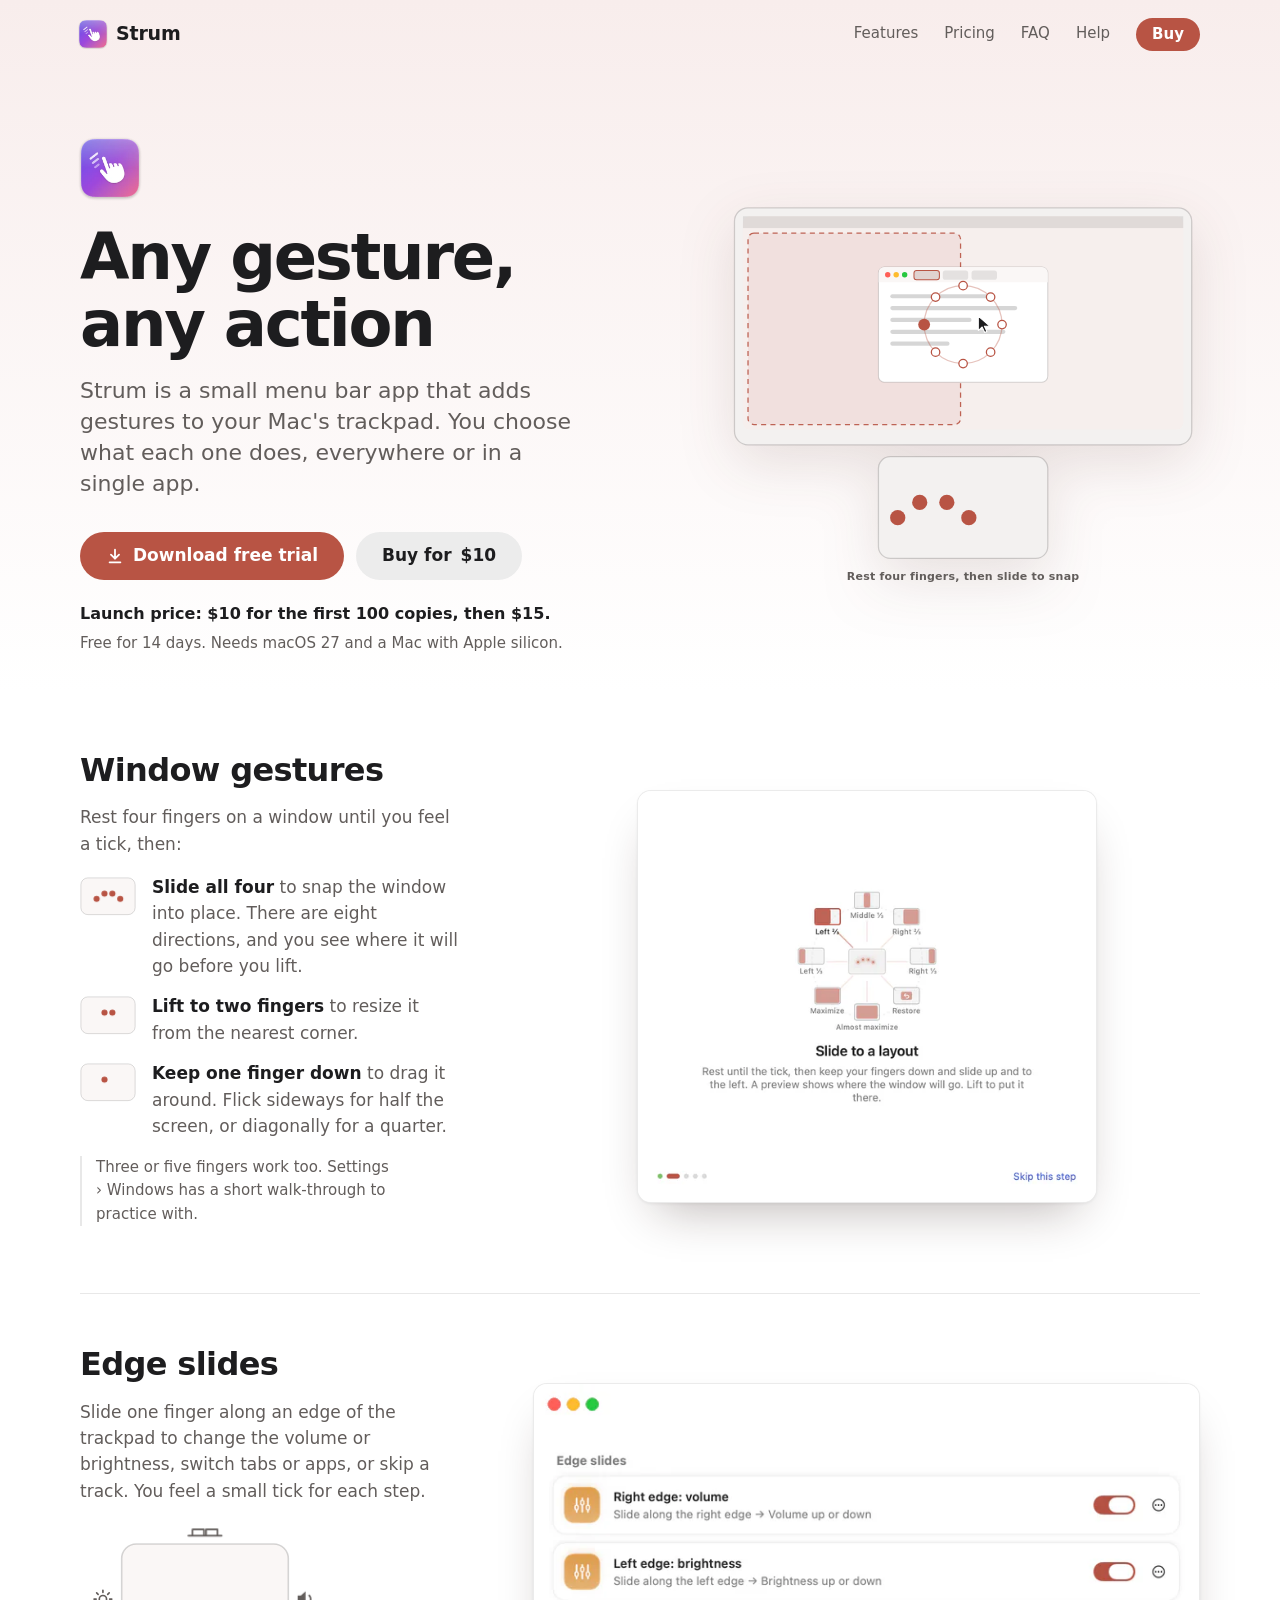
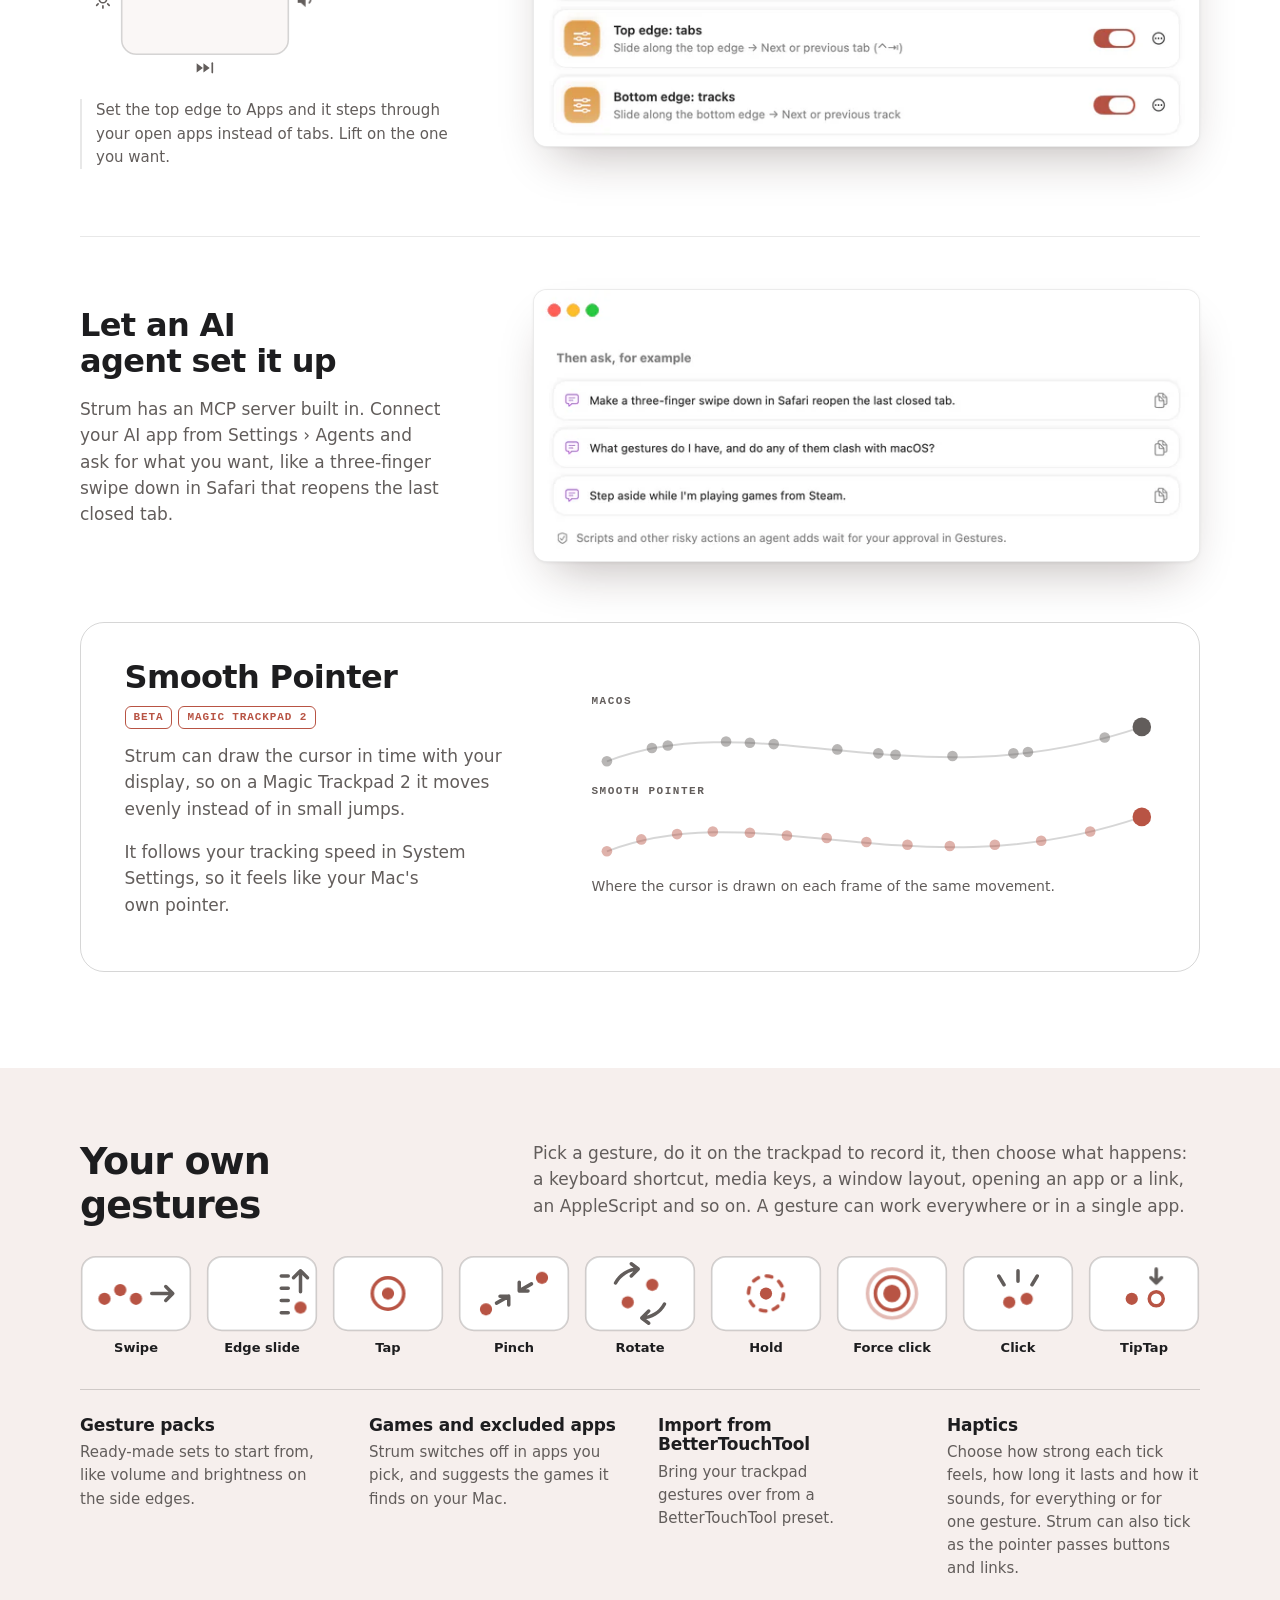
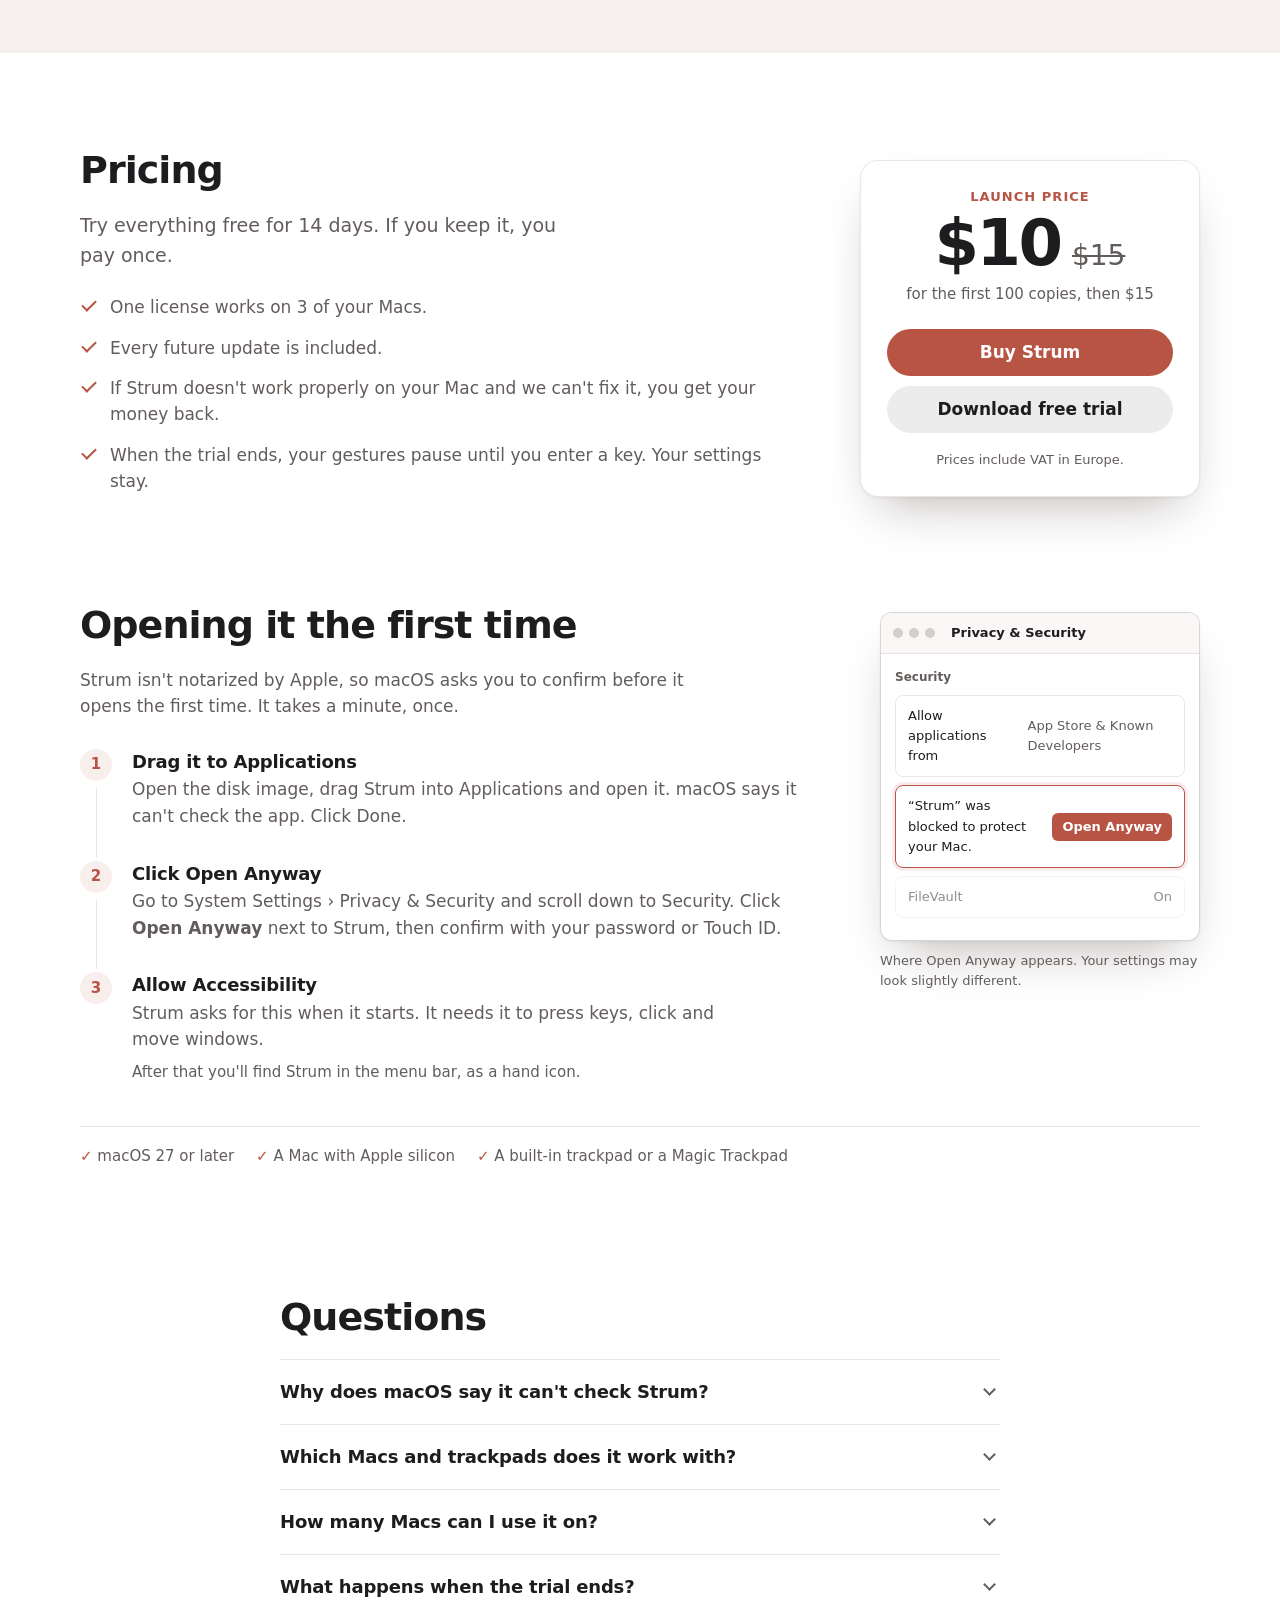
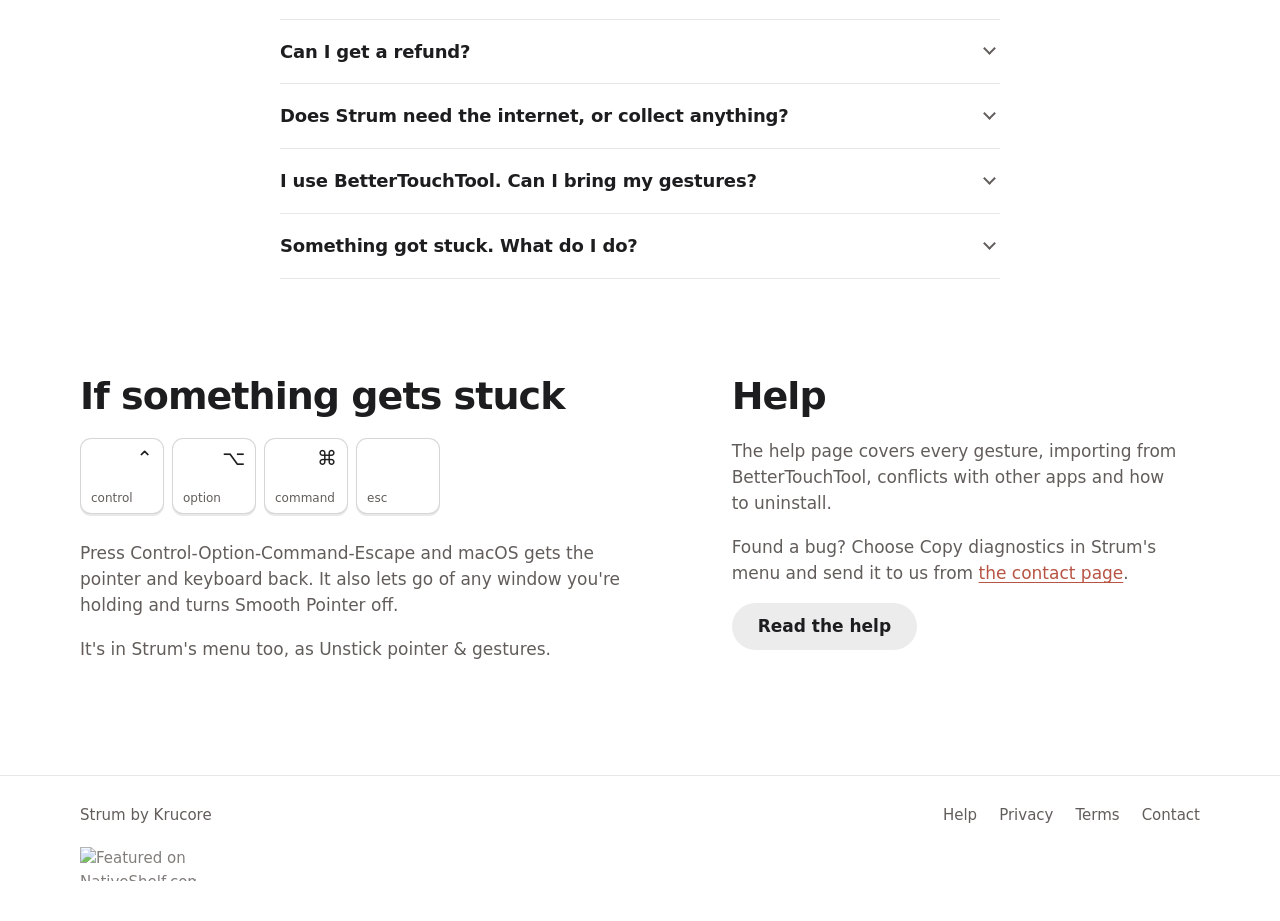
==== site/index.html @ 805965f4 "Footer: NativeShelf badge; README no longer says coming soon Co-Authored-By: Claude Opus 5.5 <norepl" ====
<!doctype html>
<html lang="en-GB">
<head>
  <meta charset="utf-8">
  <meta name="viewport" content="width=device-width, initial-scale=1">
  <title>Strum · Trackpad gestures for your Mac</title>
  <meta name="description" content="Strum adds gestures to your Mac's trackpad, and you choose what each one does. Free for 14 days.">
  <meta property="og:title" content="Strum">
  <meta property="og:description" content="Trackpad gestures for your Mac. Any gesture, any action.">
  <meta property="og:type" content="website">
  <meta property="og:url" content="https://jasshl.github.io/strum/">
  <meta property="og:image" content="https://jasshl.github.io/strum/img/icon-512.png">
  <meta name="twitter:card" content="summary">
  <link rel="canonical" href="https://jasshl.github.io/strum/">
  <meta name="theme-color" content="#f8edec" media="(prefers-color-scheme: light)">
  <meta name="theme-color" content="#2a201e" media="(prefers-color-scheme: dark)">
  <link rel="icon" type="image/png" href="img/favicon.png">
  <link rel="apple-touch-icon" href="img/apple-touch-icon.png">
  <link rel="stylesheet" href="style.css?v=20261115b">
</head>
<body>
<a class="skip" href="#main">Skip to content</a>

<header class="site-header">
  <div class="wrap">
    <a class="brand" href="./"><img src="img/icon-256.webp" alt="" width="34" height="34">Strum</a>
    <nav class="nav" aria-label="Main">
      <a href="#features">Features</a>
      <a href="#pricing">Pricing</a>
      <a href="#faq">FAQ</a>
      <a href="help.html">Help</a>
      <a class="button small" href="#pricing">Buy</a>
    </nav>
  </div>
</header>

<main id="main">
<div class="hero-band">
  <section class="hero wrap">
    <div class="hero-text">
      <img class="icon" src="img/icon-256.webp" srcset="img/icon-256.webp 1x, img/icon-512.webp 2x" alt="" width="72" height="72">
      <h1>Any gesture, any action</h1>
      <p class="lede">Strum is a small menu bar app that adds gestures to your Mac's trackpad. You choose what each one does, everywhere or in a single app.</p>
      <div class="actions">
        <a class="button" href="https://github.com/Jasshl/strum/releases/latest/download/Strum.dmg"><svg viewBox="0 0 20 20" fill="none" stroke="currentColor" stroke-width="2" stroke-linecap="round" stroke-linejoin="round" aria-hidden="true"><path d="M10 3v10M5.5 8.5 10 13l4.5-4.5M4 17h12"/></svg> Download free trial</a> <a class="button quiet" href="https://buy.polar.sh/polar_cl_XVy7984LpdhJri5HVFPDtCIEtUTv8OA2yr8Cm28ZWmI">Buy for <span data-price="launch">$10</span></a>
      </div>
      <p class="price-line">Launch price: <span data-price="launch">$10</span> for the first 100 copies, then <span data-price="full">$15</span>.</p>
      <p class="meta">Free for 14 days. Needs macOS 27 and a Mac with Apple silicon.</p>
    </div>

    <div class="demo-wrap">
      <svg class="demo" data-still="1.9" viewBox="0 0 560 456" role="img" aria-label="A Mac screen and a trackpad. Four fingers rest on the trackpad and slide left, and the window snaps to the left half of the screen. Then two fingers stay down and slide, and the window grows from its corner. Then one finger drags the window and flicks it to the right half. After that, one finger slides up the right edge and the volume goes up, one finger slides along the top edge and the next tab opens, and a three-finger tap, a gesture of your own, brings back a closed tab.">
<defs><clipPath id="demo-win-clip"><rect x="180" y="78" width="200" height="136" rx="7"><animate attributeName="x" dur="24s" repeatCount="indefinite" calcMode="spline" keyTimes="0;0.0938;0.1083;0.1608;0.1613;0.2229;0.2625;0.3275;0.3279;0.3875;0.4167;0.4271;0.4396;0.4942;0.4946;1" keySplines="0.45 0 0.25 1;0.45 0 0.25 1;0.45 0 0.25 1;0.45 0 0.25 1;0.45 0 0.25 1;0.45 0 0.25 1;0.45 0 0.25 1;0.45 0 0.25 1;0.45 0 0.25 1;0.45 0 0.25 1;0.45 0 0.25 1;0.45 0 0.25 1;0.45 0 0.25 1;0.45 0 0.25 1;0.45 0 0.25 1" values="180;180;26;26;180;180;180;180;180;180;250;250;283;283;180;180"/><animate attributeName="y" dur="24s" repeatCount="indefinite" calcMode="spline" keyTimes="0;0.0938;0.1083;0.1608;0.1613;0.2229;0.2625;0.3275;0.3279;0.3875;0.4167;0.4271;0.4396;0.4942;0.4946;1" keySplines="0.45 0 0.25 1;0.45 0 0.25 1;0.45 0 0.25 1;0.45 0 0.25 1;0.45 0 0.25 1;0.45 0 0.25 1;0.45 0 0.25 1;0.45 0 0.25 1;0.45 0 0.25 1;0.45 0 0.25 1;0.45 0 0.25 1;0.45 0 0.25 1;0.45 0 0.25 1;0.45 0 0.25 1;0.45 0 0.25 1" values="78;78;38;38;78;78;78;78;78;78;78;78;38;38;78;78"/><animate attributeName="width" dur="24s" repeatCount="indefinite" calcMode="spline" keyTimes="0;0.0938;0.1083;0.1608;0.1613;0.2229;0.2625;0.3275;0.3279;0.3875;0.4167;0.4271;0.4396;0.4942;0.4946;1" keySplines="0.45 0 0.25 1;0.45 0 0.25 1;0.45 0 0.25 1;0.45 0 0.25 1;0.45 0 0.25 1;0.45 0 0.25 1;0.45 0 0.25 1;0.45 0 0.25 1;0.45 0 0.25 1;0.45 0 0.25 1;0.45 0 0.25 1;0.45 0 0.25 1;0.45 0 0.25 1;0.45 0 0.25 1;0.45 0 0.25 1" values="200;200;251;251;200;200;276;276;200;200;200;200;251;251;200;200"/><animate attributeName="height" dur="24s" repeatCount="indefinite" calcMode="spline" keyTimes="0;0.0938;0.1083;0.1608;0.1613;0.2229;0.2625;0.3275;0.3279;0.3875;0.4167;0.4271;0.4396;0.4942;0.4946;1" keySplines="0.45 0 0.25 1;0.45 0 0.25 1;0.45 0 0.25 1;0.45 0 0.25 1;0.45 0 0.25 1;0.45 0 0.25 1;0.45 0 0.25 1;0.45 0 0.25 1;0.45 0 0.25 1;0.45 0 0.25 1;0.45 0 0.25 1;0.45 0 0.25 1;0.45 0 0.25 1;0.45 0 0.25 1;0.45 0 0.25 1" values="136;136;226;226;136;136;176;176;136;136;136;136;226;226;136;136"/></rect></clipPath></defs>
<rect class="bezel" x="10" y="8" width="540" height="280" rx="16"/>
<rect class="desk" x="20" y="18" width="520" height="252" rx="8"/>
<rect class="menubar" x="20" y="18" width="520" height="14" rx="0"/>
<rect class="preview" x="26" y="38" width="251" height="226" rx="7" opacity="0"><animate attributeName="opacity" dur="24s" repeatCount="indefinite" calcMode="spline" keyTimes="0;0.0687;0.0771;0.0958;0.1083;1" keySplines="0.45 0 0.25 1;0.45 0 0.25 1;0.45 0 0.25 1;0.45 0 0.25 1;0.45 0 0.25 1" values="0;0;0.9;0.9;0;0"/></rect>
<rect class="preview" x="283" y="38" width="251" height="226" rx="7" opacity="0"><animate attributeName="opacity" dur="24s" repeatCount="indefinite" calcMode="spline" keyTimes="0;0.4188;0.425;0.4333;0.4458;1" keySplines="0.45 0 0.25 1;0.45 0 0.25 1;0.45 0 0.25 1;0.45 0 0.25 1;0.45 0 0.25 1" values="0;0;0.9;0.9;0;0"/></rect>
<g class="window"><animate attributeName="opacity" dur="24s" repeatCount="indefinite" calcMode="spline" keyTimes="0;0.1542;0.1608;0.1613;0.1687;0.3208;0.3275;0.3279;0.3354;0.4875;0.4942;0.4946;0.5021;0.9875;0.9942;0.9946;1" keySplines="0.45 0 0.25 1;0.45 0 0.25 1;0.45 0 0.25 1;0.45 0 0.25 1;0.45 0 0.25 1;0.45 0 0.25 1;0.45 0 0.25 1;0.45 0 0.25 1;0.45 0 0.25 1;0.45 0 0.25 1;0.45 0 0.25 1;0.45 0 0.25 1;0.45 0 0.25 1;0.45 0 0.25 1;0.45 0 0.25 1;0.45 0 0.25 1" values="1;1;0;0;1;1;0;0;1;1;0;0;1;1;0;0;1"/>
<rect class="win" x="180" y="78" width="200" height="136" rx="7"><animate attributeName="x" dur="24s" repeatCount="indefinite" calcMode="spline" keyTimes="0;0.0938;0.1083;0.1608;0.1613;0.2229;0.2625;0.3275;0.3279;0.3875;0.4167;0.4271;0.4396;0.4942;0.4946;1" keySplines="0.45 0 0.25 1;0.45 0 0.25 1;0.45 0 0.25 1;0.45 0 0.25 1;0.45 0 0.25 1;0.45 0 0.25 1;0.45 0 0.25 1;0.45 0 0.25 1;0.45 0 0.25 1;0.45 0 0.25 1;0.45 0 0.25 1;0.45 0 0.25 1;0.45 0 0.25 1;0.45 0 0.25 1;0.45 0 0.25 1" values="180;180;26;26;180;180;180;180;180;180;250;250;283;283;180;180"/><animate attributeName="y" dur="24s" repeatCount="indefinite" calcMode="spline" keyTimes="0;0.0938;0.1083;0.1608;0.1613;0.2229;0.2625;0.3275;0.3279;0.3875;0.4167;0.4271;0.4396;0.4942;0.4946;1" keySplines="0.45 0 0.25 1;0.45 0 0.25 1;0.45 0 0.25 1;0.45 0 0.25 1;0.45 0 0.25 1;0.45 0 0.25 1;0.45 0 0.25 1;0.45 0 0.25 1;0.45 0 0.25 1;0.45 0 0.25 1;0.45 0 0.25 1;0.45 0 0.25 1;0.45 0 0.25 1;0.45 0 0.25 1;0.45 0 0.25 1" values="78;78;38;38;78;78;78;78;78;78;78;78;38;38;78;78"/><animate attributeName="width" dur="24s" repeatCount="indefinite" calcMode="spline" keyTimes="0;0.0938;0.1083;0.1608;0.1613;0.2229;0.2625;0.3275;0.3279;0.3875;0.4167;0.4271;0.4396;0.4942;0.4946;1" keySplines="0.45 0 0.25 1;0.45 0 0.25 1;0.45 0 0.25 1;0.45 0 0.25 1;0.45 0 0.25 1;0.45 0 0.25 1;0.45 0 0.25 1;0.45 0 0.25 1;0.45 0 0.25 1;0.45 0 0.25 1;0.45 0 0.25 1;0.45 0 0.25 1;0.45 0 0.25 1;0.45 0 0.25 1;0.45 0 0.25 1" values="200;200;251;251;200;200;276;276;200;200;200;200;251;251;200;200"/><animate attributeName="height" dur="24s" repeatCount="indefinite" calcMode="spline" keyTimes="0;0.0938;0.1083;0.1608;0.1613;0.2229;0.2625;0.3275;0.3279;0.3875;0.4167;0.4271;0.4396;0.4942;0.4946;1" keySplines="0.45 0 0.25 1;0.45 0 0.25 1;0.45 0 0.25 1;0.45 0 0.25 1;0.45 0 0.25 1;0.45 0 0.25 1;0.45 0 0.25 1;0.45 0 0.25 1;0.45 0 0.25 1;0.45 0 0.25 1;0.45 0 0.25 1;0.45 0 0.25 1;0.45 0 0.25 1;0.45 0 0.25 1;0.45 0 0.25 1" values="136;136;226;226;136;136;176;176;136;136;136;136;226;226;136;136"/></rect>
<g clip-path="url(#demo-win-clip)"><g><animateTransform attributeName="transform" type="translate" dur="24s" repeatCount="indefinite" calcMode="spline" keyTimes="0;0.0938;0.1083;0.1608;0.1613;0.2229;0.2625;0.3275;0.3279;0.3875;0.4167;0.4271;0.4396;0.4942;0.4946;1" keySplines="0.45 0 0.25 1;0.45 0 0.25 1;0.45 0 0.25 1;0.45 0 0.25 1;0.45 0 0.25 1;0.45 0 0.25 1;0.45 0 0.25 1;0.45 0 0.25 1;0.45 0 0.25 1;0.45 0 0.25 1;0.45 0 0.25 1;0.45 0 0.25 1;0.45 0 0.25 1;0.45 0 0.25 1;0.45 0 0.25 1" values="180 78;180 78;26 38;26 38;180 78;180 78;180 78;180 78;180 78;180 78;250 78;250 78;283 38;283 38;180 78;180 78"/>
<rect class="bar" x="0" y="0" width="600" height="18"/>
<circle class="tl r" cx="11" cy="9" r="3.2"/><circle class="tl y" cx="21" cy="9" r="3.2"/><circle class="tl g" cx="31" cy="9" r="3.2"/>
<rect class="tab" x="42" y="4" width="30" height="11" rx="3" fill="#e9e5e3"/>
<rect class="tab" x="76" y="4" width="30" height="11" rx="3" fill="#e9e5e3"/>
<rect class="tab" x="110" y="4" width="30" height="11" rx="3" fill="#e9e5e3"/>
<rect class="tab" x="144" y="4" width="30" height="11" rx="3" fill="#e9e5e3" opacity="0"><animate attributeName="opacity" dur="24s" repeatCount="indefinite" calcMode="spline" keyTimes="0;0.875;0.8875;0.9942;0.9946;1" keySplines="0.45 0 0.25 1;0.45 0 0.25 1;0.45 0 0.25 1;0.45 0 0.25 1;0.45 0 0.25 1" values="0;0;1;1;0;0"/></rect>
<rect class="tabon" x="42" y="4" width="30" height="11" rx="3" fill="none" stroke="#b85444"><animate attributeName="x" dur="24s" repeatCount="indefinite" calcMode="spline" keyTimes="0;0.7208;0.7271;0.7542;0.7604;0.875;0.8875;0.9942;0.9946;1" keySplines="0.45 0 0.25 1;0.45 0 0.25 1;0.45 0 0.25 1;0.45 0 0.25 1;0.45 0 0.25 1;0.45 0 0.25 1;0.45 0 0.25 1;0.45 0 0.25 1;0.45 0 0.25 1" values="42;42;76;76;110;110;144;144;42;42"/></rect>
<rect class="ln" x="14" y="32" width="120" height="5" rx="2.5"/>
<rect class="ln" x="14" y="46" width="150" height="5" rx="2.5"/>
<rect class="ln" x="14" y="60" width="96" height="5" rx="2.5"/>
<rect class="ln" x="14" y="74" width="136" height="5" rx="2.5"/>
<rect class="ln" x="14" y="88" width="70" height="5" rx="2.5"/>
<path class="cursor" d="M118 58v17l4.5-4.2 3 6.6 2.6-1.2-3-6.4 6.1-.3z"/>
</g></g>
<circle class="handle" cx="380" cy="214" r="7" opacity="0"><animate attributeName="cx" dur="24s" repeatCount="indefinite" calcMode="spline" keyTimes="0;0.2229;0.2625;0.3275;0.3279;1" keySplines="0.45 0 0.25 1;0.45 0 0.25 1;0.45 0 0.25 1;0.45 0 0.25 1;0.45 0 0.25 1" values="380;380;456;456;380;380"/><animate attributeName="cy" dur="24s" repeatCount="indefinite" calcMode="spline" keyTimes="0;0.2229;0.2625;0.3275;0.3279;1" keySplines="0.45 0 0.25 1;0.45 0 0.25 1;0.45 0 0.25 1;0.45 0 0.25 1;0.45 0 0.25 1" values="214;214;254;254;214;214"/><animate attributeName="opacity" dur="24s" repeatCount="indefinite" calcMode="spline" keyTimes="0;0.2146;0.2208;0.2646;0.2708;1" keySplines="0.45 0 0.25 1;0.45 0 0.25 1;0.45 0 0.25 1;0.45 0 0.25 1;0.45 0 0.25 1" values="0;0;1;1;0;0"/></circle>
</g>
<g class="hud" opacity="0"><animate attributeName="opacity" dur="24s" repeatCount="indefinite" calcMode="spline" keyTimes="0;0.5375;0.5458;0.625;0.6417;1" keySplines="0.45 0 0.25 1;0.45 0 0.25 1;0.45 0 0.25 1;0.45 0 0.25 1;0.45 0 0.25 1" values="0;0;1;1;0;0"/>
<rect class="hudbg" x="226" y="208" width="108" height="48" rx="12" fill="#ffffff"/>
<path class="hudic" d="M240 226h4l5-4.5v15l-5-4.5h-4z" fill="#625d5b"/>
<rect class="ln" x="258" y="229" width="62" height="6" rx="3"/>
<rect class="hudfill" x="258" y="229" width="22" height="6" rx="3" fill="#b85444"><animate attributeName="width" dur="24s" repeatCount="indefinite" calcMode="spline" keyTimes="0;0.5417;0.5958;0.9958;0.9979;1" keySplines="0.45 0 0.25 1;0.45 0 0.25 1;0.45 0 0.25 1;0.45 0 0.25 1;0.45 0 0.25 1" values="22;22;54;54;22;22"/></rect>
</g>
<g class="wheel" opacity="0"><animate attributeName="opacity" dur="24s" repeatCount="indefinite" calcMode="spline" keyTimes="0;0.0396;0.0479;0.0917;0.1;1" keySplines="0.45 0 0.25 1;0.45 0 0.25 1;0.45 0 0.25 1;0.45 0 0.25 1;0.45 0 0.25 1" values="0;0;1;1;0;0"/><circle class="track" cx="280" cy="146" r="46"/><circle class="spot" cx="326.0" cy="146.0" r="5"/><circle class="spot" cx="312.5" cy="113.5" r="5"/><circle class="spot" cx="280.0" cy="100.0" r="5"/><circle class="spot" cx="247.5" cy="113.5" r="5"/><circle class="spot" cx="234.0" cy="146.0" r="5"/><circle class="spot" cx="247.5" cy="178.5" r="5"/><circle class="spot" cx="280.0" cy="192.0" r="5"/><circle class="spot" cx="312.5" cy="178.5" r="5"/><circle class="lit" cx="234" cy="146" r="7" opacity="0"><animate attributeName="opacity" dur="24s" repeatCount="indefinite" calcMode="spline" keyTimes="0;0.0646;0.0708;0.0917;0.1;1" keySplines="0.45 0 0.25 1;0.45 0 0.25 1;0.45 0 0.25 1;0.45 0 0.25 1;0.45 0 0.25 1" values="0;0;1;1;0;0"/></circle></g>
<rect class="pad" x="180" y="302" width="200" height="120" rx="14"/>
<rect class="strip" x="362" y="314" width="12" height="96" rx="6" fill="none" opacity="0"><animate attributeName="opacity" dur="24s" repeatCount="indefinite" calcMode="spline" keyTimes="0;0.5208;0.5333;0.6;0.6167;1" keySplines="0.45 0 0.25 1;0.45 0 0.25 1;0.45 0 0.25 1;0.45 0 0.25 1;0.45 0 0.25 1" values="0;0;0.9;0.9;0;0"/></rect>
<rect class="strip" x="194" y="306" width="172" height="11" rx="5.5" fill="none" opacity="0"><animate attributeName="opacity" dur="24s" repeatCount="indefinite" calcMode="spline" keyTimes="0;0.6833;0.6958;0.7667;0.7833;1" keySplines="0.45 0 0.25 1;0.45 0 0.25 1;0.45 0 0.25 1;0.45 0 0.25 1;0.45 0 0.25 1" values="0;0;0.9;0.9;0;0"/></rect>
<ellipse class="ring" cx="280" cy="366" rx="56" ry="30" opacity="0"><animate attributeName="rx" dur="24s" repeatCount="indefinite" calcMode="spline" keyTimes="0;0.0333;0.0521;0.0525;0.2;0.2188;0.2192;0.3667;0.3854;0.3858;0.8625;0.8792;0.8796;1" keySplines="0.45 0 0.25 1;0.45 0 0.25 1;0.45 0 0.25 1;0.45 0 0.25 1;0.45 0 0.25 1;0.45 0 0.25 1;0.45 0 0.25 1;0.45 0 0.25 1;0.45 0 0.25 1;0.45 0 0.25 1;0.45 0 0.25 1;0.45 0 0.25 1;0.45 0 0.25 1" values="56;56;76;56;56;76;56;56;76;56;56;76;56;56"/><animate attributeName="ry" dur="24s" repeatCount="indefinite" calcMode="spline" keyTimes="0;0.0333;0.0521;0.0525;0.2;0.2188;0.2192;0.3667;0.3854;0.3858;0.8625;0.8792;0.8796;1" keySplines="0.45 0 0.25 1;0.45 0 0.25 1;0.45 0 0.25 1;0.45 0 0.25 1;0.45 0 0.25 1;0.45 0 0.25 1;0.45 0 0.25 1;0.45 0 0.25 1;0.45 0 0.25 1;0.45 0 0.25 1;0.45 0 0.25 1;0.45 0 0.25 1;0.45 0 0.25 1" values="30;30;42;30;30;42;30;30;42;30;30;42;30;30"/><animate attributeName="opacity" dur="24s" repeatCount="indefinite" calcMode="spline" keyTimes="0;0.0329;0.0333;0.0521;0.1996;0.2;0.2188;0.3663;0.3667;0.3854;0.8621;0.8625;0.8792;1" keySplines="0.45 0 0.25 1;0.45 0 0.25 1;0.45 0 0.25 1;0.45 0 0.25 1;0.45 0 0.25 1;0.45 0 0.25 1;0.45 0 0.25 1;0.45 0 0.25 1;0.45 0 0.25 1;0.45 0 0.25 1;0.45 0 0.25 1;0.45 0 0.25 1;0.45 0 0.25 1" values="0;0;0.6;0;0;0.6;0;0;0.6;0;0;0.6;0;0"/></ellipse>
<g><animateTransform attributeName="transform" type="translate" dur="24s" repeatCount="indefinite" calcMode="spline" keyTimes="0;0.0521;0.0833;0.0979;0.1;1" keySplines="0.45 0 0.25 1;0.45 0 0.25 1;0.45 0 0.25 1;0.45 0 0.25 1;0.45 0 0.25 1" values="0 0;0 0;-36 0;-36 0;0 0;0 0"/><circle class="finger" cx="238" cy="374" r="9" opacity="0"><animate attributeName="opacity" dur="24s" repeatCount="indefinite" calcMode="spline" keyTimes="0;0.0167;0.0292;0.0896;0.0979;0.1833;0.1958;0.2104;0.2188;0.35;0.3625;0.3771;0.3854;1" keySplines="0.45 0 0.25 1;0.45 0 0.25 1;0.45 0 0.25 1;0.45 0 0.25 1;0.45 0 0.25 1;0.45 0 0.25 1;0.45 0 0.25 1;0.45 0 0.25 1;0.45 0 0.25 1;0.45 0 0.25 1;0.45 0 0.25 1;0.45 0 0.25 1;0.45 0 0.25 1" values="0;0;1;1;0;0;1;1;0;0;1;1;0;0"/></circle></g>
<g><animateTransform attributeName="transform" type="translate" dur="24s" repeatCount="indefinite" calcMode="spline" keyTimes="0;0.0521;0.0833;0.0979;0.1;0.2229;0.2625;0.2708;0.275;0.3875;0.4167;0.4271;0.43;0.4375;1" keySplines="0.45 0 0.25 1;0.45 0 0.25 1;0.45 0 0.25 1;0.45 0 0.25 1;0.45 0 0.25 1;0.45 0 0.25 1;0.45 0 0.25 1;0.45 0 0.25 1;0.45 0 0.25 1;0.45 0 0.25 1;0.45 0 0.25 1;0.45 0 0.25 1;0.45 0 0.25 1;0.45 0 0.25 1" values="0 0;0 0;-36 0;-36 0;0 0;0 0;34 20;34 20;0 0;0 0;24 0;44 0;44 0;0 0;0 0"/><circle class="finger" cx="264" cy="356" r="9" opacity="0"><animate attributeName="opacity" dur="24s" repeatCount="indefinite" calcMode="spline" keyTimes="0;0.0167;0.0292;0.0896;0.0979;0.1833;0.1958;0.2646;0.2708;0.35;0.3625;0.425;0.43;1" keySplines="0.45 0 0.25 1;0.45 0 0.25 1;0.45 0 0.25 1;0.45 0 0.25 1;0.45 0 0.25 1;0.45 0 0.25 1;0.45 0 0.25 1;0.45 0 0.25 1;0.45 0 0.25 1;0.45 0 0.25 1;0.45 0 0.25 1;0.45 0 0.25 1;0.45 0 0.25 1" values="0;0;1;1;0;0;1;1;0;0;1;1;0;0"/></circle></g>
<g><animateTransform attributeName="transform" type="translate" dur="24s" repeatCount="indefinite" calcMode="spline" keyTimes="0;0.0521;0.0833;0.0979;0.1;0.2229;0.2625;0.2708;0.275;1" keySplines="0.45 0 0.25 1;0.45 0 0.25 1;0.45 0 0.25 1;0.45 0 0.25 1;0.45 0 0.25 1;0.45 0 0.25 1;0.45 0 0.25 1;0.45 0 0.25 1;0.45 0 0.25 1" values="0 0;0 0;-36 0;-36 0;0 0;0 0;34 20;34 20;0 0;0 0"/><circle class="finger" cx="296" cy="356" r="9" opacity="0"><animate attributeName="opacity" dur="24s" repeatCount="indefinite" calcMode="spline" keyTimes="0;0.0167;0.0292;0.0896;0.0979;0.1833;0.1958;0.2646;0.2708;0.35;0.3625;0.3771;0.3854;1" keySplines="0.45 0 0.25 1;0.45 0 0.25 1;0.45 0 0.25 1;0.45 0 0.25 1;0.45 0 0.25 1;0.45 0 0.25 1;0.45 0 0.25 1;0.45 0 0.25 1;0.45 0 0.25 1;0.45 0 0.25 1;0.45 0 0.25 1;0.45 0 0.25 1;0.45 0 0.25 1" values="0;0;1;1;0;0;1;1;0;0;1;1;0;0"/></circle></g>
<g><animateTransform attributeName="transform" type="translate" dur="24s" repeatCount="indefinite" calcMode="spline" keyTimes="0;0.0521;0.0833;0.0979;0.1;1" keySplines="0.45 0 0.25 1;0.45 0 0.25 1;0.45 0 0.25 1;0.45 0 0.25 1;0.45 0 0.25 1" values="0 0;0 0;-36 0;-36 0;0 0;0 0"/><circle class="finger" cx="322" cy="374" r="9" opacity="0"><animate attributeName="opacity" dur="24s" repeatCount="indefinite" calcMode="spline" keyTimes="0;0.0167;0.0292;0.0896;0.0979;0.1833;0.1958;0.2104;0.2188;0.35;0.3625;0.3771;0.3854;1" keySplines="0.45 0 0.25 1;0.45 0 0.25 1;0.45 0 0.25 1;0.45 0 0.25 1;0.45 0 0.25 1;0.45 0 0.25 1;0.45 0 0.25 1;0.45 0 0.25 1;0.45 0 0.25 1;0.45 0 0.25 1;0.45 0 0.25 1;0.45 0 0.25 1;0.45 0 0.25 1" values="0;0;1;1;0;0;1;1;0;0;1;1;0;0"/></circle></g>
<g><animateTransform attributeName="transform" type="translate" dur="24s" repeatCount="indefinite" calcMode="spline" keyTimes="0;0.5375;0.5917;0.6083;0.6125;1" keySplines="0.45 0 0.25 1;0.45 0 0.25 1;0.45 0 0.25 1;0.45 0 0.25 1;0.45 0 0.25 1" values="0 0;0 0;0 -72;0 -72;0 0;0 0"/><circle class="finger" cx="368" cy="398" r="9" opacity="0"><animate attributeName="opacity" dur="24s" repeatCount="indefinite" calcMode="spline" keyTimes="0;0.5208;0.5312;0.6;0.6083;1" keySplines="0.45 0 0.25 1;0.45 0 0.25 1;0.45 0 0.25 1;0.45 0 0.25 1;0.45 0 0.25 1" values="0;0;1;1;0;0"/></circle></g>
<g><animateTransform attributeName="transform" type="translate" dur="24s" repeatCount="indefinite" calcMode="spline" keyTimes="0;0.7;0.7625;0.7792;0.7833;1" keySplines="0.45 0 0.25 1;0.45 0 0.25 1;0.45 0 0.25 1;0.45 0 0.25 1;0.45 0 0.25 1" values="0 0;0 0;116 0;116 0;0 0;0 0"/><circle class="finger" cx="214" cy="311" r="9" opacity="0"><animate attributeName="opacity" dur="24s" repeatCount="indefinite" calcMode="spline" keyTimes="0;0.6833;0.6937;0.7708;0.7792;1" keySplines="0.45 0 0.25 1;0.45 0 0.25 1;0.45 0 0.25 1;0.45 0 0.25 1;0.45 0 0.25 1" values="0;0;1;1;0;0"/></circle></g>
<circle class="finger" cx="252" cy="370" r="9" opacity="0"><animate attributeName="opacity" dur="24s" repeatCount="indefinite" calcMode="spline" keyTimes="0;0.85;0.8563;0.8667;0.8729;1" keySplines="0.45 0 0.25 1;0.45 0 0.25 1;0.45 0 0.25 1;0.45 0 0.25 1;0.45 0 0.25 1" values="0;0;1;1;0;0"/></circle>
<circle class="finger" cx="280" cy="356" r="9" opacity="0"><animate attributeName="opacity" dur="24s" repeatCount="indefinite" calcMode="spline" keyTimes="0;0.85;0.8563;0.8667;0.8729;1" keySplines="0.45 0 0.25 1;0.45 0 0.25 1;0.45 0 0.25 1;0.45 0 0.25 1;0.45 0 0.25 1" values="0;0;1;1;0;0"/></circle>
<circle class="finger" cx="308" cy="370" r="9" opacity="0"><animate attributeName="opacity" dur="24s" repeatCount="indefinite" calcMode="spline" keyTimes="0;0.85;0.8563;0.8667;0.8729;1" keySplines="0.45 0 0.25 1;0.45 0 0.25 1;0.45 0 0.25 1;0.45 0 0.25 1;0.45 0 0.25 1" values="0;0;1;1;0;0"/></circle>
<text class="cap" x="280" y="448" text-anchor="middle" opacity="0">Rest four fingers, then slide to snap<animate attributeName="opacity" dur="24s" repeatCount="indefinite" calcMode="spline" keyTimes="0;0;0.0125;0.15;0.1604;1" keySplines="0.45 0 0.25 1;0.45 0 0.25 1;0.45 0 0.25 1;0.45 0 0.25 1;0.45 0 0.25 1" values="0;0;1;1;0;0"/></text>
<text class="cap" x="280" y="448" text-anchor="middle" opacity="0">Lift to two fingers to resize<animate attributeName="opacity" dur="24s" repeatCount="indefinite" calcMode="spline" keyTimes="0;0.1667;0.1792;0.3167;0.3271;1" keySplines="0.45 0 0.25 1;0.45 0 0.25 1;0.45 0 0.25 1;0.45 0 0.25 1;0.45 0 0.25 1" values="0;0;1;1;0;0"/></text>
<text class="cap" x="280" y="448" text-anchor="middle" opacity="0">Lift to one to move it, or flick it to a side<animate attributeName="opacity" dur="24s" repeatCount="indefinite" calcMode="spline" keyTimes="0;0.3333;0.3458;0.4833;0.4937;1" keySplines="0.45 0 0.25 1;0.45 0 0.25 1;0.45 0 0.25 1;0.45 0 0.25 1;0.45 0 0.25 1" values="0;0;1;1;0;0"/></text>
<text class="cap" x="280" y="448" text-anchor="middle" opacity="0">Slide up the right edge for volume<animate attributeName="opacity" dur="24s" repeatCount="indefinite" calcMode="spline" keyTimes="0;0.5;0.5125;0.65;0.6604;1" keySplines="0.45 0 0.25 1;0.45 0 0.25 1;0.45 0 0.25 1;0.45 0 0.25 1;0.45 0 0.25 1" values="0;0;1;1;0;0"/></text>
<text class="cap" x="280" y="448" text-anchor="middle" opacity="0">Slide along the top edge to switch tabs<animate attributeName="opacity" dur="24s" repeatCount="indefinite" calcMode="spline" keyTimes="0;0.6667;0.6792;0.8167;0.8271;1" keySplines="0.45 0 0.25 1;0.45 0 0.25 1;0.45 0 0.25 1;0.45 0 0.25 1;0.45 0 0.25 1" values="0;0;1;1;0;0"/></text>
<text class="cap" x="280" y="448" text-anchor="middle" opacity="0">Or make your own: a three-finger tap reopens a tab<animate attributeName="opacity" dur="24s" repeatCount="indefinite" calcMode="spline" keyTimes="0;0.8333;0.8458;0.9833;0.9938;1" keySplines="0.45 0 0.25 1;0.45 0 0.25 1;0.45 0 0.25 1;0.45 0 0.25 1;0.45 0 0.25 1" values="0;0;1;1;0;0"/></text>
</svg>
    </div>
  </section>
</div>

<section class="features wrap" id="features" aria-label="Features">

  <article class="feature">
    <div class="feature-text">
      <h3>Window gestures</h3>
      <p>Rest four fingers on a window until you feel a tick, then:</p>
      <ol class="moves">
        <li style="--i: 0">
          <svg viewBox="0 0 64 44" aria-hidden="true"><rect x="1" y="1" width="62" height="42" rx="8"/><g class="all"><circle cx="19" cy="25" r="3.5"/><circle cx="28" cy="19" r="3.5"/><circle cx="37" cy="19" r="3.5"/><circle cx="46" cy="25" r="3.5"/></g></svg>
          <p><strong>Slide all four</strong> to snap the window into place. There are eight directions, and you see where it will go before you lift.</p>
        </li>
        <li style="--i: 1">
          <svg viewBox="0 0 64 44" aria-hidden="true"><rect x="1" y="1" width="62" height="42" rx="8"/><circle class="up" cx="19" cy="25" r="3.5"/><circle class="up" cx="46" cy="25" r="3.5"/><g class="two"><circle cx="28" cy="19" r="3.5"/><circle cx="37" cy="19" r="3.5"/></g></svg>
          <p><strong>Lift to two fingers</strong> to resize it from the nearest corner.</p>
        </li>
        <li style="--i: 2">
          <svg viewBox="0 0 64 44" aria-hidden="true"><rect x="1" y="1" width="62" height="42" rx="8"/><circle class="up" cx="19" cy="25" r="3.5"/><circle class="up" cx="37" cy="19" r="3.5"/><circle class="up" cx="46" cy="25" r="3.5"/><circle class="one" cx="28" cy="19" r="3.5"/></svg>
          <p><strong>Keep one finger down</strong> to drag it around. Flick sideways for half the screen, or diagonally for a quarter.</p>
        </li>
      </ol>
      <p class="note">Three or five fingers work too. Settings › Windows has a short walk-through to practice with.</p>
    </div>
    <figure class="shot">
      <picture>
        <source media="(prefers-color-scheme: dark)" srcset="img/windows-dark-1x.webp 1x, img/windows-dark.webp 2x">
        <img src="img/windows-1x.webp" srcset="img/windows-1x.webp 1x, img/windows.webp 2x" width="560" height="502" loading="lazy" style="--w: 460px"
             alt="The window gestures practice, at the step where you slide to a layout: eight window layouts arranged in a wheel around four resting fingers, with left two thirds highlighted.">
      </picture>
    </figure>
  </article>

  <article class="feature">
    <div class="feature-text">
      <h3>Edge slides</h3>
      <p>Slide one finger along an edge of the trackpad to change the volume or brightness, switch tabs or apps, or skip a track. You feel a small tick for each step.</p>
      <svg class="edgemap" viewBox="0 0 240 150" aria-hidden="true">
        <defs><clipPath id="edgemap-clip"><rect x="40" y="22" width="160" height="106" rx="14"/></clipPath></defs>
        <rect class="body" x="40" y="22" width="160" height="106" rx="14"/>
        <g class="e" style="--i: 0">
          <rect class="z" x="180" y="22" width="20" height="106" clip-path="url(#edgemap-clip)"/>
          <circle class="f y" cx="190" cy="100" r="6"/>
          <g class="ic"><path class="fill" d="M209 71.5h3l4.5-4v15l-4.5-4h-3z"/><path d="M220 71.5a5 5 0 0 1 0 7"/></g>
        </g>
        <g class="e" style="--i: 1">
          <rect class="z" x="40" y="22" width="160" height="18" clip-path="url(#edgemap-clip)"/>
          <circle class="f x" cx="70" cy="31" r="6"/>
          <g class="ic"><path d="M104 14h32M108 14V8h11v6M121 14V8h11v6"/></g>
        </g>
        <g class="e" style="--i: 2">
          <rect class="z" x="40" y="22" width="20" height="106" clip-path="url(#edgemap-clip)"/>
          <circle class="f y" cx="50" cy="100" r="6"/>
          <g class="ic"><circle cx="22" cy="75" r="3.5"/><path d="M22 66.5v2M22 81.5v2M13.5 75h2M28.5 75h2M16 69l1.4 1.4M26.6 79.6 28 81M16 81l1.4-1.4M26.6 70.4 28 69"/></g>
        </g>
        <g class="e" style="--i: 3">
          <rect class="z" x="40" y="110" width="160" height="18" clip-path="url(#edgemap-clip)"/>
          <circle class="f x" cx="70" cy="119" r="6"/>
          <g class="ic"><path class="fill" d="M112 136.5l6 4.5-6 4.5zM118.5 136.5l6 4.5-6 4.5z"/><path d="M127 136.5v9"/></g>
        </g>
      </svg>
      <p class="note">Set the top edge to Apps and it steps through your open apps instead of tabs. Lift on the one you want.</p>
    </div>
    <figure class="shot">
      <picture>
        <source media="(prefers-color-scheme: dark)" srcset="img/edges-dark-1x.webp 1x, img/edges-dark.webp 2x">
        <img src="img/edges-1x.webp" srcset="img/edges-1x.webp 1x, img/edges.webp 2x" width="700" height="380" loading="lazy"
             alt="Strum's gesture list with four edge slides: volume on the right edge, brightness on the left, tabs along the top and tracks along the bottom.">
      </picture>
    </figure>
  </article>


  <article class="feature">
    <div class="feature-text">
      <h3>Let an AI agent set it up</h3>
      <p>Strum has an MCP server built in. Connect your AI app from Settings › Agents and ask for what you want, like a three-finger swipe down in Safari that reopens the last closed tab.</p>
    </div>
    <figure class="shot">
      <picture>
        <source media="(prefers-color-scheme: dark)" srcset="img/ask-dark-1x.webp 1x, img/ask-dark.webp 2x">
        <img src="img/ask-1x.webp" srcset="img/ask-1x.webp 1x, img/ask.webp 2x" width="700" height="285" loading="lazy"
             alt="Example requests from Strum's Agents settings, such as making a three-finger swipe down in Safari reopen the last closed tab, and a note that scripts an agent adds wait for approval.">
      </picture>
    </figure>
  </article>

  <article class="sp" aria-labelledby="sp-title">
    <div>
      <h3 id="sp-title">Smooth Pointer</h3>
      <p class="tags"><span class="tag">Beta</span><span class="tag">Magic Trackpad 2</span></p>
      <p>Strum can draw the cursor in time with your display, so on a Magic Trackpad 2 it moves evenly instead of in small jumps.</p>
      <p>It follows your tracking speed in System Settings, so it feels like your Mac's own pointer.</p>
    </div>
    <figure class="trails">
      <figcaption>macOS</figcaption>
      <svg viewBox="84 14 426 46" aria-hidden="true">
        <path d="M96 52C210 8 330 84 500 26"/>
        <g class="frames"><circle cx="96" cy="52" r="4"/><circle cx="130" cy="42" r="4"/><circle cx="142" cy="40" r="4"/><circle cx="186" cy="37" r="4"/><circle cx="204" cy="38" r="4"/><circle cx="222" cy="39" r="4"/><circle cx="270" cy="43" r="4"/><circle cx="301" cy="46" r="4"/><circle cx="314" cy="47" r="4"/><circle cx="357" cy="48" r="4"/><circle cx="403" cy="46" r="4"/><circle cx="414" cy="45" r="4"/><circle cx="472" cy="34" r="4"/><circle cx="500" cy="26" r="4"/></g>
        <circle class="cur" cx="500" cy="26" r="7">
          <animate attributeName="cx" dur="2.4s" calcMode="discrete" repeatCount="indefinite" values="96;130;142;186;204;222;270;301;314;357;403;414;472;500;500;500;500;500;500;500"/>
          <animate attributeName="cy" dur="2.4s" calcMode="discrete" repeatCount="indefinite" values="52;42;40;37;38;39;43;46;47;48;46;45;34;26;26;26;26;26;26;26"/>
        </circle>
      </svg>
      <figcaption>Smooth Pointer</figcaption>
      <svg viewBox="84 80 426 46" aria-hidden="true">
        <path d="M96 118C210 74 330 150 500 92"/>
        <g class="frames"><circle cx="96" cy="118" r="4"/><circle cx="122" cy="109" r="4"/><circle cx="149" cy="105" r="4"/><circle cx="176" cy="103" r="4"/><circle cx="204" cy="104" r="4"/><circle cx="232" cy="106" r="4"/><circle cx="262" cy="108" r="4"/><circle cx="292" cy="111" r="4"/><circle cx="323" cy="113" r="4"/><circle cx="355" cy="114" r="4"/><circle cx="389" cy="113" r="4"/><circle cx="424" cy="110" r="4"/><circle cx="461" cy="103" r="4"/><circle cx="500" cy="92" r="4"/></g>
        <circle class="cur" cx="500" cy="92" r="7">
          <animate attributeName="cx" dur="2.4s" calcMode="discrete" repeatCount="indefinite" values="96;122;149;176;204;232;262;292;323;355;389;424;461;500;500;500;500;500;500;500"/>
          <animate attributeName="cy" dur="2.4s" calcMode="discrete" repeatCount="indefinite" values="118;109;105;103;104;106;108;111;113;114;113;110;103;92;92;92;92;92;92;92"/>
        </circle>
      </svg>
      <p class="note">Where the cursor is drawn on each frame of the same movement.</p>
    </figure>
  </article>
</section>


<section class="own-band" aria-labelledby="own-title">
  <div class="wrap">
    <div class="own">
      <h2 id="own-title">Your own gestures</h2>
      <p>Pick a gesture, do it on the trackpad to record it, then choose what happens: a keyboard shortcut, media keys, a window layout, opening an app or a link, an AppleScript and so on. A gesture can work everywhere or in a single app.</p>
    </div>
    <ul class="chart">
      <li style="--i: 0"><svg viewBox="0 0 64 44" aria-hidden="true"><rect x="1" y="1" width="62" height="42" rx="8"/><g class="m sw"><circle cx="14" cy="25" r="3.5"/><circle cx="23" cy="20" r="3.5"/><circle cx="32" cy="25" r="3.5"/></g><path d="M41 22h12M49 18l4 4-4 4"/></svg>Swipe</li>
      <li style="--i: 1"><svg viewBox="0 0 64 44" aria-hidden="true"><rect x="1" y="1" width="62" height="42" rx="8"/><path d="M54 21V9M50 13l4-4 4 4M43 12h4M43 19h4M43 26h4M43 33h4"/><circle class="m ed" cx="54" cy="30" r="3.5"/></svg>Edge slide</li>
      <li style="--i: 2"><svg viewBox="0 0 64 44" aria-hidden="true"><rect x="1" y="1" width="62" height="42" rx="8"/><circle class="m pr" cx="32" cy="22" r="3.5"/><circle class="o m tp" cx="32" cy="22" r="9"/></svg>Tap</li>
      <li style="--i: 3"><svg viewBox="0 0 64 44" aria-hidden="true"><rect x="1" y="1" width="62" height="42" rx="8"/><path d="M22 27.5l7-4M29 28.5v-5h-5M42 16.5l-7 4M35 15.5v5h5"/><circle class="m pa" cx="16" cy="31" r="3.5"/><circle class="m pb" cx="48" cy="13" r="3.5"/></svg>Pinch</li>
      <li style="--i: 4"><svg viewBox="0 0 64 44" aria-hidden="true"><rect x="1" y="1" width="62" height="42" rx="8"/><path d="M46 28a15 15 0 0 1-13 8M37 32l-4 4 4 3M18 16a15 15 0 0 1 13-8M27 12l4-4-4-3"/><g class="m ro"><circle cx="25" cy="27" r="3.5"/><circle cx="39" cy="17" r="3.5"/></g></svg>Rotate</li>
      <li style="--i: 5"><svg viewBox="0 0 64 44" aria-hidden="true"><rect x="1" y="1" width="62" height="42" rx="8"/><circle cx="32" cy="22" r="3.5"/><circle class="o m ho" cx="32" cy="22" r="10" stroke-dasharray="3.2 4.65"/></svg>Hold</li>
      <li style="--i: 6"><svg viewBox="0 0 64 44" aria-hidden="true"><rect x="1" y="1" width="62" height="42" rx="8"/><circle class="m fd" cx="32" cy="22" r="5"/><circle class="o m fr" cx="32" cy="22" r="9.5"/><circle class="o m fr" cx="32" cy="22" r="14" opacity=".4"/></svg>Force click</li>
      <li style="--i: 7"><svg viewBox="0 0 64 44" aria-hidden="true"><rect x="1" y="1" width="62" height="42" rx="8"/><g class="m cd"><circle cx="27" cy="27" r="3.5"/><circle cx="37" cy="25" r="3.5"/></g><path class="m cl" d="M32 9v6M21 12l3 5M43 12l-3 5"/></svg>Click</li>
      <li style="--i: 8"><svg viewBox="0 0 64 44" aria-hidden="true"><rect x="1" y="1" width="62" height="42" rx="8"/><circle cx="25" cy="25" r="3.5"/><circle class="o" cx="39" cy="25" r="4"/><circle class="m tt" cx="39" cy="25" r="3.5"/><path class="m ta" d="M39 8v8M36 13l3 3 3-3"/></svg>TipTap</li>
    </ul>
    <div class="also">
      <div><h3>Gesture packs</h3><p>Ready-made sets to start from, like volume and brightness on the side edges.</p></div>
      <div><h3>Games and excluded apps</h3><p>Strum switches off in apps you pick, and suggests the games it finds on your Mac.</p></div>
      <div><h3>Import from BetterTouchTool</h3><p>Bring your trackpad gestures over from a BetterTouchTool preset.</p></div>
      <div><h3>Haptics</h3><p>Choose how strong each tick feels, how long it lasts and how it sounds, for everything or for one gesture. Strum can also tick as the pointer passes buttons and links.</p></div>
    </div>
  </div>
</section>

<section class="pricing wrap" id="pricing" aria-labelledby="pricing-title">
  <div class="pricing-grid">
    <div>
      <h2 id="pricing-title">Pricing</h2>
      <p class="intro">Try everything free for 14 days. If you keep it, you pay once.</p>
      <ul class="includes">
        <li>One license works on 3 of your Macs.</li>
        <li>Every future update is included.</li>
        <li>If Strum doesn't work properly on your Mac and we can't fix it, you get your money back.</li>
        <li>When the trial ends, your gestures pause until you enter a key. Your settings stay.</li>
      </ul>
    </div>
    <aside class="card price-card" aria-label="Price">
      <p class="launch">Launch price</p>
      <p class="price"><span class="now" data-price="launch">$10</span> <s class="was" data-price="full">$15</s></p>
      <p class="price-note">for the first 100 copies, then <span data-price="full">$15</span></p>
      <a class="button" href="https://buy.polar.sh/polar_cl_XVy7984LpdhJri5HVFPDtCIEtUTv8OA2yr8Cm28ZWmI">Buy Strum</a><a class="button quiet" href="https://github.com/Jasshl/strum/releases/latest/download/Strum.dmg">Download free trial</a>
      <p class="small">Prices include VAT in Europe.</p>
    </aside>
  </div>
</section>

<section class="install wrap" id="install" aria-labelledby="install-title">
  <div class="install-grid">
    <div>
      <h2 id="install-title">Opening it the first time</h2>
      <p class="intro">Strum isn't notarized by Apple, so macOS asks you to confirm before it opens the first time. It takes a minute, once.</p>
      <ol class="steps">
        <li>
          <h3>Drag it to Applications</h3>
          <p>Open the disk image, drag Strum into Applications and open it. macOS says it can't check the app. Click Done.</p>
        </li>
        <li>
          <h3>Click Open Anyway</h3>
          <p>Go to System Settings › Privacy &amp; Security and scroll down to Security. Click <strong>Open Anyway</strong> next to Strum, then confirm with your password or Touch ID.</p>
        </li>
        <li>
          <h3>Allow Accessibility</h3>
          <p>Strum asks for this when it starts. It needs it to press keys, click and move windows.</p>
          <p class="aside">After that you'll find Strum in the menu bar, as a hand icon.</p>
        </li>
      </ol>
    </div>
    <figure class="settings-mock" aria-label="Drawing of System Settings, Privacy and Security: under Security, a line says Strum was blocked to protect your Mac, with an Open Anyway button beside it.">
      <div class="mock-window" aria-hidden="true">
        <div class="mock-bar"><i></i><i></i><i></i><span>Privacy &amp; Security</span></div>
        <div class="mock-body">
          <p class="mock-head">Security</p>
          <div class="mock-row"><span>Allow applications from</span><span class="mock-pop">App Store &amp; Known Developers</span></div>
          <div class="mock-row hl"><span>“Strum” was blocked to protect your Mac.</span><span class="mock-btn">Open Anyway</span></div>
          <div class="mock-row dim"><span>FileVault</span><span>On</span></div>
        </div>
      </div>
      <figcaption>Where Open Anyway appears. Your settings may look slightly different.</figcaption>
    </figure>
  </div>
  <ul class="reqs-line">
    <li>macOS 27 or later</li>
    <li>A Mac with Apple silicon</li>
    <li>A built-in trackpad or a Magic Trackpad</li>
  </ul>
</section>

<section class="faq wrap narrow" id="faq" aria-labelledby="faq-title">
  <h2 id="faq-title">Questions</h2>
  <details>
    <summary>Why does macOS say it can't check Strum?</summary>
    <p>macOS only opens an app straight away if Apple has notarized it. Strum isn't notarized, so the first time, you confirm it yourself. <a href="#install">The steps are above.</a></p>
  </details>
  <details>
    <summary>Which Macs and trackpads does it work with?</summary>
    <p>Any Mac with Apple silicon running macOS 27 or later, with its built-in trackpad or a Magic Trackpad. Smooth Pointer needs a Magic Trackpad.</p>
  </details>
  <details>
    <summary>How many Macs can I use it on?</summary>
    <p>Three. To move it to another Mac, choose Remove from This Mac in Settings › General, or remove the old Mac in your Polar account.</p>
  </details>
  <details>
    <summary>What happens when the trial ends?</summary>
    <p>Your gestures pause and Strum offers to take a license key. Everything you set up stays, and it all works again as soon as you enter one.</p>
  </details>
  <details>
    <summary>Can I get a refund?</summary>
    <p>Yes, if Strum doesn't work properly on your Mac and we can't fix it, for example after a macOS update. Write to us and you'll get your money back. Please use the free trial to decide, as we don't refund a change of mind.</p>
  </details>
  <details>
    <summary>Does Strum need the internet, or collect anything?</summary>
    <p>No analytics and no tracking. Once you enter a license key, Strum checks it with Polar about once a week, and being offline never turns it off. It can also check for updates if you turn that on. <a href="privacy.html">The privacy page</a> has the details.</p>
  </details>
  <details>
    <summary>I use BetterTouchTool. Can I bring my gestures?</summary>
    <p>Yes, Strum imports trackpad gestures from a BetterTouchTool preset and lists anything it can't bring over. If you keep both running, give each gesture to one app.</p>
  </details>
  <details>
    <summary>Something got stuck. What do I do?</summary>
    <p>Press Control-Option-Command-Escape. macOS gets the pointer and keys back straight away. Then see <a href="help.html">the help page</a>, or <a href="contact.html">get in touch</a>.</p>
  </details>
</section>

<section class="closing wrap" aria-label="Recovery and help">
  <div class="closing-grid">
    <div id="recovery">
      <h2>If something gets stuck</h2>
      <div class="keys" aria-hidden="true">
        <kbd><span>⌃</span><small>control</small></kbd>
        <kbd><span>⌥</span><small>option</small></kbd>
        <kbd><span>⌘</span><small>command</small></kbd>
        <kbd><small>esc</small></kbd>
      </div>
      <p>Press Control-Option-Command-Escape and macOS gets the pointer and keyboard back. It also lets go of any window you're holding and turns Smooth Pointer off.</p>
      <p>It's in Strum's menu too, as Unstick pointer &amp; gestures.</p>
    </div>
    <div id="help">
      <h2>Help</h2>
      <p>The help page covers every gesture, importing from BetterTouchTool, conflicts with other apps and how to uninstall.</p>
      <p>Found a bug? Choose Copy diagnostics in Strum's menu and send it to us from <a href="contact.html">the contact page</a>.</p>
      <a class="button quiet" href="help.html">Read the help</a>
    </div>
  </div>
</section>
</main>

<footer class="site-footer">
  <div class="wrap">
    <span>Strum by Krucore</span>
    <nav aria-label="Footer">
      <a href="help.html">Help</a>
      <a href="privacy.html">Privacy</a>
      <a href="terms.html">Terms</a>
      <a href="contact.html">Contact</a>
    </nav>
  </div>
  <div class="wrap listed-on" aria-label="Listed on">
    <a href="https://nativeshelf.com?ref=badge" target="_blank" title="Featured on NativeShelf.com"><picture><source srcset="https://nativeshelf.com/badge/light.png?v=6" media="(prefers-color-scheme: dark)"><img src="https://nativeshelf.com/badge/dark.png?v=6" alt="Featured on NativeShelf.com" width="116" height="34" loading="lazy"></picture></a>
  </div>
</footer>
<script>
  // Prices in the visitor's likely currency, matching what Polar's checkout charges there (it goes by location).
  // A guess from the time zone; without it, or anywhere else, the page shows dollars.
  (function () {
    var prices = {
      EUR: [10, 15], GBP: [9, 13], SEK: [110, 165], NOK: [115, 175], DKK: [75, 110], CHF: [9.5, 14],
      PLN: [45, 65], CZK: [250, 375], HUF: [4000, 6000], RON: [50, 75]
    };
    var zones = {
      GBP: ['London', 'Belfast', 'Guernsey', 'Isle_of_Man', 'Jersey'], SEK: ['Stockholm'], NOK: ['Oslo'],
      DKK: ['Copenhagen'], CHF: ['Zurich', 'Vaduz'], PLN: ['Warsaw'], CZK: ['Prague'], HUF: ['Budapest'], RON: ['Bucharest'],
      EUR: ['Amsterdam', 'Andorra', 'Athens', 'Berlin', 'Bratislava', 'Brussels', 'Busingen', 'Dublin', 'Helsinki', 'Lisbon',
            'Ljubljana', 'Luxembourg', 'Madrid', 'Malta', 'Mariehamn', 'Monaco', 'Paris', 'Podgorica', 'Riga', 'Rome',
            'San_Marino', 'Sofia', 'Tallinn', 'Vatican', 'Vienna', 'Vilnius', 'Zagreb', 'Madeira', 'Azores', 'Canary',
            'Nicosia', 'Famagusta']
    };
    var zone = '';
    try { zone = Intl.DateTimeFormat().resolvedOptions().timeZone || ''; } catch (e) { return; }
    var city = zone.split('/').pop(), currency = null;
    Object.keys(zones).forEach(function (c) { if (zones[c].indexOf(city) >= 0 && /^(Europe|Atlantic|Asia)\//.test(zone)) currency = c; });
    if (!currency) return;
    function show(amount) {
      try {
        return new Intl.NumberFormat(navigator.language || 'en-GB', { style: 'currency', currency: currency,
          minimumFractionDigits: amount % 1 ? 2 : 0, maximumFractionDigits: amount % 1 ? 2 : 0 }).format(amount);
      } catch (e) { return currency + ' ' + amount; }
    }
    document.querySelectorAll('[data-price]').forEach(function (el) {
      el.textContent = show(prices[currency][el.getAttribute('data-price') === 'full' ? 1 : 0]);
    });
  })();
</script>
<script>
  // The demos: one still frame each for reduced motion (data-still, in seconds), and paused while the pointer is on one.
  (function () {
    var still = window.matchMedia('(prefers-reduced-motion: reduce)');
    document.querySelectorAll('svg.demo').forEach(function (demo) {
      if (!demo.pauseAnimations) return;
      var at = parseFloat(demo.getAttribute('data-still')) || 0;
      function apply() { if (still.matches) { demo.pauseAnimations(); demo.setCurrentTime(at); } else { demo.unpauseAnimations(); } }
      apply();
      still.addEventListener('change', apply);
      demo.addEventListener('mouseenter', function () { demo.pauseAnimations(); });
      demo.addEventListener('mouseleave', function () { if (!still.matches) demo.unpauseAnimations(); });
    });
  })();
</script>
</body>
</html>
---- site/style.css ----
/* Strum website. Plain CSS, light and dark follow the system. */

:root {
  --bg: #ffffff;
  --bg-soft: #faf7f6;
  --tint: #f8edec;
  --stage: #f6efed;
  --text: #1d1d1f;
  --text-2: #625d5b;
  --line: rgba(0, 0, 0, 0.09);
  --line-strong: rgba(0, 0, 0, 0.16);
  --accent: #b85444;
  --accent-hover: #a24636;
  --accent-ink: #ffffff;
  --accent-soft: rgba(184, 84, 68, 0.1);
  --button-bg: #b85444;
  --button-bg-hover: #a24636;
  --button-2: #ececec;
  --button-2-hover: #e2e2e2;
  --key-bg: #ffffff;
  --shot-line: rgba(0, 0, 0, 0.08);
  --shot-shadow: 0 1px 3px rgba(0, 0, 0, 0.06), 0 24px 48px -20px rgba(40, 20, 15, 0.32);
  --pad-surface: #f3f1f0;
  --demo-desk: #f6efed;
  --demo-win: #ffffff;
  --demo-bar: #faf7f6;
  --demo-ln: rgba(0, 0, 0, 0.16);
  --demo-tab: rgba(0, 0, 0, 0.09);
  --pad-shadow: drop-shadow(0 18px 28px rgba(70, 35, 25, 0.12));
  --code-bg: #f4f1f0;
  --wide: 1120px;
  --narrow: 720px;
  --font: -apple-system, BlinkMacSystemFont, "SF Pro Text", "Segoe UI", system-ui, sans-serif;
  --mono: ui-monospace, "SF Mono", Menlo, Consolas, monospace;
  color-scheme: light dark;
}

@media (prefers-color-scheme: dark) {
  :root {
    --bg: #141212;
    --bg-soft: #1b1817;
    --tint: #2a201e;
    --stage: #1e1a19;
    --text: #f3efee;
    --text-2: #aaa3a0;
    --line: rgba(255, 255, 255, 0.1);
    --line-strong: rgba(255, 255, 255, 0.2);
    --accent: #d46b5d;
    --accent-hover: #e07b6d;
    --accent-ink: #ffffff;
    --accent-soft: rgba(212, 107, 93, 0.14);
    --button-bg: #b55243;
    --button-bg-hover: #c05a4b;
    --button-2: #2c2928;
    --button-2-hover: #363231;
    --key-bg: #2c2928;
    --shot-line: rgba(255, 255, 255, 0.1);
    --shot-shadow: 0 1px 3px rgba(0, 0, 0, 0.4), 0 24px 48px -18px rgba(0, 0, 0, 0.8);
    --pad-surface: #252221;
    --demo-desk: #2b2422;
    --demo-win: #3b3533;
    --demo-bar: #48413e;
    --demo-ln: rgba(255, 255, 255, 0.22);
    --demo-tab: rgba(255, 255, 255, 0.12);
    --pad-shadow: drop-shadow(0 18px 28px rgba(0, 0, 0, 0.45));
    --code-bg: #221f1e;
  }
}

*,
*::before,
*::after { box-sizing: border-box; }

html { -webkit-text-size-adjust: 100%; scroll-behavior: smooth; }
@media (prefers-reduced-motion: reduce) { html { scroll-behavior: auto; } }

body {
  margin: 0;
  background: var(--bg);
  color: var(--text);
  font: 17px/1.55 var(--font);
  -webkit-font-smoothing: antialiased;
  text-rendering: optimizeLegibility;
}

img { max-width: 100%; height: auto; display: block; }
a { color: var(--accent); text-underline-offset: 0.15em; text-decoration-thickness: 1px; }
a:hover { color: var(--accent-hover); }
:focus-visible { outline: 3px solid var(--accent); outline-offset: 3px; border-radius: 6px; }

h1, h2, h3, h4 { line-height: 1.15; letter-spacing: -0.015em; margin: 0 0 0.5em; }
h1, h2, h3 { font-weight: 700; text-wrap: balance; }
h2 { font-size: clamp(28px, 4vw, 38px); letter-spacing: -0.025em; }
h3 { font-size: clamp(24px, 2.8vw, 32px); letter-spacing: -0.02em; }
h4 { font-size: 18px; letter-spacing: -0.01em; }
p { margin: 0 0 1em; text-wrap: pretty; }

.wrap { width: min(var(--wide), 100% - 40px); margin-inline: auto; }
.wrap.narrow { width: min(var(--narrow), 100% - 40px); }

.skip {
  position: absolute; left: 12px; top: -60px; z-index: 10;
  background: var(--button-bg); color: var(--accent-ink); padding: 8px 14px; border-radius: 8px;
}
.skip:focus { top: 12px; }

/* Header */

.site-header { position: relative; z-index: 2; }
.site-header .wrap { display: flex; align-items: center; justify-content: space-between; gap: 16px; height: 68px; }
.brand { display: flex; align-items: center; gap: 8px; color: var(--text); text-decoration: none; font-weight: 650; font-size: 19px; letter-spacing: -0.01em; }
.brand:hover { color: var(--text); }
.brand img { width: 34px; height: 34px; margin: -2px -2px -2px -4px; }
.nav { display: flex; align-items: center; gap: 26px; font-size: 15px; }
.nav a { color: var(--text-2); text-decoration: none; }
.nav a:hover, .nav a[aria-current] { color: var(--text); }
.nav a.button { color: var(--accent-ink); }
@media (max-width: 640px) { .nav a:not(.button) { display: none; } }

/* Buttons */

.button {
  display: inline-flex; align-items: center; gap: 9px;
  background: var(--button-bg); color: var(--accent-ink);
  font-weight: 600; font-size: 17px; line-height: 1;
  padding: 15px 26px; border-radius: 999px; text-decoration: none;
  transition: background-color 0.15s ease;
}
.button:hover { background: var(--button-bg-hover); color: var(--accent-ink); }
.button svg { width: 18px; height: 18px; flex: none; }
.button.small { font-size: 15px; padding: 9px 16px; }
.button.quiet { background: var(--button-2); color: var(--text); }
.button.quiet:hover { background: var(--button-2-hover); color: var(--text); }
.soon { display: inline-block; margin: 0; padding: 12px 22px; border-radius: 999px; background: var(--button-2); color: var(--text); font-weight: 600; }
.card .soon { display: block; text-align: center; margin-bottom: 22px; }

/* Hero */

.hero-band { background: linear-gradient(var(--tint), var(--bg) 92%); margin-top: -68px; padding-top: 68px; }
.hero {
  display: grid; grid-template-columns: minmax(0, 6fr) minmax(0, 5fr);
  gap: clamp(32px, 6vw, 80px); align-items: center;
  padding: 64px 0 96px;
}
.hero .icon { width: 72px; height: 72px; margin: 0 0 20px -6px; }
.hero h1 { font-size: clamp(40px, 5.4vw, 64px); letter-spacing: -0.035em; line-height: 1.05; margin-bottom: 18px; }
.hero .lede { font-size: clamp(19px, 2.2vw, 22px); color: var(--text-2); max-width: 24em; margin: 0 0 32px; line-height: 1.4; }
.hero .meta { margin: 18px 0 0; font-size: 15px; color: var(--text-2); }

.hero .actions { display: flex; flex-wrap: wrap; gap: 12px; }
.hero .price-line { margin: 22px 0 0; font-size: 16px; font-weight: 600; color: var(--text); }
.hero .meta { margin: 6px 0 0; }
.nav .soon { padding: 9px 16px; font-size: 15px; }

/* The window demo: an SVG with SMIL animation (tools/hero.py). Paused under the pointer, and on one still
   frame for reduced motion (the script at the end of index.html). */
.demo-wrap { justify-self: end; width: 100%; max-width: 520px; }
.demo { width: 100%; height: auto; display: block; filter: var(--pad-shadow); }
.demo .bezel { fill: var(--pad-surface); stroke: var(--line-strong); stroke-width: 1.5; }
.demo .desk { fill: var(--demo-desk); }
.demo .menubar { fill: var(--line); }
.demo .preview { fill: var(--accent-soft); stroke: var(--accent); stroke-width: 1.5; stroke-dasharray: 6 5; opacity: 0; }
.demo .win { fill: var(--demo-win); stroke: var(--line-strong); stroke-width: 1.2; }
.demo .bar { fill: var(--demo-bar); }
.demo .tl.r { fill: #ff5f57; } .demo .tl.y { fill: #febc2e; } .demo .tl.g { fill: #28c840; }
.demo .ln { fill: var(--demo-ln); }
.demo .cursor { fill: var(--text); stroke: var(--bg); stroke-width: 1.2; stroke-linejoin: round; }
.demo .handle { fill: var(--accent); stroke: var(--bg); stroke-width: 2; opacity: 0; }
.demo .wheel { opacity: 0; }
.demo .track { fill: none; stroke: var(--accent); stroke-width: 1.5; opacity: 0.35; }
.demo .spot { fill: var(--demo-win); stroke: var(--accent); stroke-width: 1.5; }
.demo .lit { fill: var(--accent); opacity: 0; }
.demo .pad { fill: var(--pad-surface); stroke: var(--line-strong); stroke-width: 1.5; }
.demo .finger { fill: var(--accent); opacity: 0; }
.demo .ring { fill: none; stroke: var(--accent); stroke-width: 2; opacity: 0; }
.demo .tab { fill: var(--demo-tab); }
.demo .tabon { fill: var(--accent-soft); stroke: var(--accent); stroke-width: 1.2; }
.demo .hud { opacity: 0; }
.demo .hudbg { fill: var(--demo-win); stroke: var(--line-strong); stroke-width: 1.2; }
.demo .hudic { fill: var(--text-2); }
.demo .hudfill { fill: var(--accent); }
.demo .strip { fill: var(--accent-soft); stroke: var(--accent); stroke-width: 1; opacity: 0; }
.demo .cap { font: 600 13px/1 var(--font); letter-spacing: 0.02em; fill: var(--text-2); opacity: 0; }

@media (max-width: 860px) {
  .hero { grid-template-columns: 1fr; padding: 40px 0 64px; }
  .demo-wrap { justify-self: start; max-width: 460px; }
}

/* Features */

.features { padding: 0 0 40px; }

.feature {
  display: grid; grid-template-columns: minmax(0, 4fr) minmax(0, 7fr);
  gap: clamp(32px, 6vw, 72px); align-items: center;
  border-top: 1px solid var(--line);
  padding: clamp(32px, 5vw, 52px) 0;
}
.feature:first-child { border-top: 0; padding-top: 0; }
.feature-text { max-width: 30em; }
.feature-text p, .feature-text li { color: var(--text-2); }
.feature-text strong { color: var(--text); font-weight: 600; }
.feature-text .note { font-size: 15px; padding-left: 14px; border-left: 2px solid var(--line); }

/* Screenshots are app windows placed straight on the page. */
.shot { margin: 0; display: grid; place-items: center; }
.shot img {
  width: 100%; max-width: var(--w, 100%); border-radius: 14px; background: var(--bg);
  border: 1px solid var(--shot-line); box-shadow: var(--shot-shadow);
}

/* Window moves, marked with the app's own finger diagrams. */
.moves { list-style: none; padding: 0; margin: 0 0 1em; }
.moves li { display: grid; grid-template-columns: 56px 1fr; gap: 16px; align-items: start; margin-bottom: 14px; }
.moves svg { width: 56px; margin-top: 3px; }
.moves rect { fill: var(--bg-soft); stroke: var(--line-strong); }
.moves circle { fill: var(--accent); }
.moves p { margin: 0; }
.moves .up { opacity: 0; }
@media (prefers-reduced-motion: no-preference) {
  .moves li svg * { animation-duration: 7.8s; animation-iteration-count: infinite; animation-fill-mode: both; animation-delay: calc(var(--i) * 2.6s); }
  .moves rect { animation-name: mv-on; }
  .moves .all { animation-name: mv-all; }
  .moves .up { animation-name: mv-up; }
  .moves .two { animation-name: mv-two; }
  .moves .one { animation-name: mv-one; }
  .moves:hover * { animation-play-state: paused; }
}
@keyframes mv-on { 0% { stroke: var(--line-strong); } 2%, 30% { stroke: var(--accent); } 33.3%, 100% { stroke: var(--line-strong); } }
@keyframes mv-all {
  0%, 5% { transform: translateX(0); opacity: 1; }
  16%, 24% { transform: translateX(9px); opacity: 1; }
  28% { transform: translateX(9px); opacity: 0; }
  30% { transform: translateX(0); opacity: 0; }
  33.3%, 100% { transform: translateX(0); opacity: 1; }
}
@keyframes mv-up { 0% { opacity: 0; } 3%, 9% { opacity: 1; } 13%, 100% { opacity: 0; } }
@keyframes mv-two {
  0%, 14% { transform: translate(0, 0); opacity: 1; }
  24%, 27% { transform: translate(7px, 6px); opacity: 1; }
  30% { transform: translate(7px, 6px); opacity: 0; }
  31% { transform: translate(0, 0); opacity: 0; }
  33.3%, 100% { transform: translate(0, 0); opacity: 1; }
}
@keyframes mv-one {
  0%, 14% { transform: translate(0, 0); opacity: 1; }
  21%, 23% { transform: translate(6px, 4px); opacity: 1; }
  25.5% { transform: translate(22px, 4px); opacity: 1; }
  27.5% { transform: translate(22px, 4px); opacity: 0; }
  29% { transform: translate(0, 0); opacity: 0; }
  33.3%, 100% { transform: translate(0, 0); opacity: 1; }
}

/* Edge map: the four edges, lit one at a time (8 s, one 2 s slot each). */
.edgemap { display: block; width: 100%; max-width: 250px; margin: 4px 0 22px; }
.edgemap .body { fill: var(--bg-soft); stroke: var(--line-strong); stroke-width: 1.5; }
.edgemap .z { fill: var(--accent-soft); }
.edgemap .f { fill: var(--accent); }
.edgemap .ic { color: var(--text-2); }
.edgemap .ic path, .edgemap .ic circle { fill: none; stroke: currentColor; stroke-width: 1.6; stroke-linecap: round; stroke-linejoin: round; }
.edgemap .ic .fill { fill: currentColor; stroke: none; }
@media (prefers-reduced-motion: no-preference) {
  .edgemap .e > * { animation-duration: 8s; animation-iteration-count: infinite; animation-fill-mode: both; animation-delay: calc(var(--i) * 2s); }
  .edgemap .z { animation-name: em-zone; }
  .edgemap .f.y { animation-name: em-y; }
  .edgemap .f.x { animation-name: em-x; }
  .edgemap .ic { animation-name: em-ic; }
  .edgemap:hover * { animation-play-state: paused; }
}
@keyframes em-zone { 0% { opacity: 0; } 3%, 20% { opacity: 1; } 24%, 100% { opacity: 0; } }
@keyframes em-y {
  0% { opacity: 0; transform: translateY(0); }
  3%, 5% { opacity: 1; transform: translateY(0); }
  18%, 20% { opacity: 1; transform: translateY(-50px); }
  23%, 100% { opacity: 0; transform: translateY(-50px); }
}
@keyframes em-x {
  0% { opacity: 0; transform: translateX(0); }
  3%, 5% { opacity: 1; transform: translateX(0); }
  18%, 20% { opacity: 1; transform: translateX(100px); }
  23%, 100% { opacity: 0; transform: translateX(100px); }
}
@keyframes em-ic { 0% { color: var(--text-2); } 3%, 20% { color: var(--accent); } 24%, 100% { color: var(--text-2); } }

@media (max-width: 860px) {
  .feature { grid-template-columns: 1fr; gap: 28px; }
  .shot { min-height: 0; }
}

/* Smooth Pointer: a bordered panel, one step smaller than the rows above. */
.sp {
  display: grid; grid-template-columns: minmax(0, 5fr) minmax(0, 7fr); gap: clamp(24px, 5vw, 64px); align-items: center;
  border: 1px solid var(--line-strong); border-radius: 24px; padding: clamp(22px, 3vw, 36px) clamp(22px, 3.4vw, 44px);
  margin: 8px 0 clamp(32px, 5vw, 56px);
}
.sp h3 { margin-bottom: 10px; }
.sp p { color: var(--text-2); }
.tags { display: flex; flex-wrap: wrap; gap: 6px; margin-bottom: 14px; }
.tag {
  font: 600 11px/1 var(--mono); letter-spacing: 0.08em; text-transform: uppercase; color: var(--accent);
  padding: 5px 8px; border: 1px solid var(--accent); border-radius: 6px;
}
.trails { margin: 0; }
.trails figcaption { font: 600 11px/1 var(--mono); letter-spacing: 0.14em; text-transform: uppercase; color: var(--text-2); }
.trails svg { display: block; width: 100%; margin: 4px 0 14px; overflow: visible; }
.trails path { fill: none; stroke: var(--line-strong); stroke-width: 1.5; }
.trails .frames circle { fill: var(--text-2); opacity: 0.45; }
.trails svg:nth-of-type(2) .frames circle { fill: var(--accent); }
.trails .cur { fill: var(--text-2); }
.trails svg:nth-of-type(2) .cur { fill: var(--accent); }
.trails .note { margin: 0; font-size: 14px; color: var(--text-2); }
@media (prefers-reduced-motion: reduce) {
  .trails .cur { display: none; }
  .trails .frames circle { opacity: 1; }
}
@media (max-width: 860px) { .sp { grid-template-columns: 1fr; } }

/* Your own gestures, with the smaller features, in one tinted band. */
.own-band { background: var(--stage); padding: clamp(44px, 6vw, 72px) 0; }
.own { display: grid; grid-template-columns: minmax(0, 4fr) minmax(0, 7fr); gap: 8px clamp(24px, 6vw, 72px); align-items: start; }
.own h2 { margin: 0; }
.own p { color: var(--text-2); margin: 0; }
.chart {
  list-style: none; margin: 28px 0 0; padding: 0;
  display: grid; grid-template-columns: repeat(9, 1fr); gap: 16px 14px;
  font-size: 13px; font-weight: 600; text-align: center;
}
.chart svg { display: block; width: 100%; margin-bottom: 6px; }
.chart rect { fill: var(--bg); stroke: var(--line-strong); }
.chart circle { fill: var(--accent); }
.chart path, .chart .o { fill: none; stroke: var(--text-2); stroke-width: 2; stroke-linecap: round; stroke-linejoin: round; }
.chart .o { stroke: var(--accent); }
.chart .m { transform-box: fill-box; transform-origin: center; }
.chart .tt { opacity: 0; }
@media (prefers-reduced-motion: no-preference) {
  .chart rect, .chart .m { animation-duration: 11.7s; animation-iteration-count: infinite; animation-fill-mode: both; animation-delay: calc(var(--i) * 1.3s); }
  .chart rect { animation-name: gx-on; }
  .chart .sw { animation-name: gx-swipe; }
  .chart .ed { animation-name: gx-edge; }
  .chart .pr { animation-name: gx-press; }
  .chart .tp { animation-name: gx-tap; }
  .chart .pa { animation-name: gx-pinch-a; }
  .chart .pb { animation-name: gx-pinch-b; }
  .chart .ro { animation-name: gx-rotate; }
  .chart .ho { animation-name: gx-hold; }
  .chart .fd { animation-name: gx-force; }
  .chart .fr { animation-name: gx-force-ring; }
  .chart .cd { animation-name: gx-press; }
  .chart .cl { animation-name: gx-click; }
  .chart .tt { animation-name: gx-tiptap; }
  .chart .ta { animation-name: gx-tiptap-arrow; }
  .chart:hover * { animation-play-state: paused; }
}
@keyframes gx-on { 0% { stroke: var(--line-strong); } 1%, 9% { stroke: var(--accent); } 11.1%, 100% { stroke: var(--line-strong); } }
@keyframes gx-swipe {
  0%, 1% { transform: translateX(0); opacity: 1; }
  6%, 7% { transform: translateX(7px); opacity: 1; }
  8.5% { transform: translateX(7px); opacity: 0; }
  9% { transform: translateX(0); opacity: 0; }
  11.1%, 100% { transform: translateX(0); opacity: 1; }
}
@keyframes gx-edge {
  0%, 1% { transform: translateY(0); opacity: 1; }
  6%, 7% { transform: translateY(-9px); opacity: 1; }
  8.5% { transform: translateY(-9px); opacity: 0; }
  9% { transform: translateY(0); opacity: 0; }
  11.1%, 100% { transform: translateY(0); opacity: 1; }
}
@keyframes gx-press { 0%, 1.5% { transform: scale(1); } 3% { transform: scale(0.75); } 5%, 100% { transform: scale(1); } }
@keyframes gx-tap {
  0%, 1.5% { transform: scale(1); opacity: 1; }
  2.5% { transform: scale(0.45); opacity: 1; }
  7% { transform: scale(1.5); opacity: 0; }
  8% { transform: scale(1); opacity: 0; }
  11.1%, 100% { transform: scale(1); opacity: 1; }
}
@keyframes gx-pinch-a {
  0%, 1% { transform: translate(0, 0); opacity: 1; }
  6%, 7% { transform: translate(8px, -4.5px); opacity: 1; }
  8.5% { transform: translate(8px, -4.5px); opacity: 0; }
  9% { transform: translate(0, 0); opacity: 0; }
  11.1%, 100% { transform: translate(0, 0); opacity: 1; }
}
@keyframes gx-pinch-b {
  0%, 1% { transform: translate(0, 0); opacity: 1; }
  6%, 7% { transform: translate(-8px, 4.5px); opacity: 1; }
  8.5% { transform: translate(-8px, 4.5px); opacity: 0; }
  9% { transform: translate(0, 0); opacity: 0; }
  11.1%, 100% { transform: translate(0, 0); opacity: 1; }
}
@keyframes gx-rotate {
  0%, 1% { transform: rotate(0); opacity: 1; }
  7%, 8% { transform: rotate(50deg); opacity: 1; }
  9.5% { transform: rotate(50deg); opacity: 0; }
  10% { transform: rotate(0); opacity: 0; }
  11.1%, 100% { transform: rotate(0); opacity: 1; }
}
@keyframes gx-hold { 0%, 1% { transform: rotate(0); } 10%, 100% { transform: rotate(90deg); } }
@keyframes gx-force { 0%, 1% { transform: scale(1); } 5% { transform: scale(1.35); } 8%, 100% { transform: scale(1); } }
@keyframes gx-force-ring { 0%, 2% { transform: scale(1); } 6% { transform: scale(1.2); } 9%, 100% { transform: scale(1); } }
@keyframes gx-click { 0%, 1% { opacity: 1; } 2%, 3% { opacity: 0; } 4.5%, 100% { opacity: 1; } }
@keyframes gx-tiptap { 0%, 3% { opacity: 0; } 4%, 7% { opacity: 1; } 9%, 100% { opacity: 0; } }
@keyframes gx-tiptap-arrow { 0%, 1% { transform: translateY(0); } 3.5% { transform: translateY(4px); } 6%, 100% { transform: translateY(0); } }
.also {
  display: grid; grid-template-columns: repeat(auto-fit, minmax(200px, 1fr)); gap: 22px 36px;
  margin-top: 30px; padding-top: 26px; border-top: 1px solid var(--line-strong);
}
.also h3 { font-size: 17px; letter-spacing: -0.01em; margin-bottom: 6px; }
.also p { margin: 0; font-size: 15px; color: var(--text-2); }
@media (max-width: 860px) { .own { grid-template-columns: 1fr; } }
@media (max-width: 760px) { .chart { grid-template-columns: repeat(5, 1fr); } }
@media (max-width: 480px) { .chart { grid-template-columns: repeat(3, 1fr); } }

/* Install */

.install { padding: clamp(56px, 8vw, 96px) 0 clamp(16px, 3vw, 32px); }
.install-grid { display: grid; grid-template-columns: minmax(0, 1fr) 320px; gap: clamp(32px, 6vw, 72px); align-items: start; }
@media (max-width: 860px) { .install-grid { grid-template-columns: 1fr; } }
.install .intro { color: var(--text-2); max-width: 36em; }

.steps { list-style: none; counter-reset: step; padding: 0; margin: 32px 0 0; }
.steps > li { counter-increment: step; position: relative; padding: 0 0 26px 52px; }
.steps > li::before {
  content: counter(step); position: absolute; left: 0; top: -3px;
  width: 32px; height: 32px; border-radius: 50%;
  display: grid; place-items: center;
  background: var(--accent-soft); color: var(--accent); font-weight: 650; font-size: 15px;
}
.steps > li:not(:last-child)::after {
  content: ""; position: absolute; left: 15.5px; top: 36px; bottom: 6px; width: 1px; background: var(--line);
}
.steps h3 { font-size: 18px; letter-spacing: -0.01em; margin: 0 0 4px; }
.steps p { color: var(--text-2); margin: 0 0 0.5em; }
.steps .aside { font-size: 15px; }

.card {
  background: var(--bg); border: 1px solid var(--line); border-radius: 18px; padding: 26px;
  position: sticky; top: 24px;
}
.card h3 { font-size: 18px; margin-bottom: 14px; }
.card .button { width: 100%; justify-content: center; }
.card .version { text-align: center; font-size: 14px; color: var(--text-2); margin: 10px 0 22px; font-variant-numeric: tabular-nums; }
.reqs { list-style: none; padding: 0; margin: 0; font-size: 15px; }
.reqs li { padding: 10px 0; border-top: 1px solid var(--line); color: var(--text-2); }

/* Pricing */

.pricing { padding: clamp(56px, 8vw, 96px) 0 0; }
.pricing-grid { display: grid; grid-template-columns: minmax(0, 1fr) 340px; gap: clamp(32px, 6vw, 72px); align-items: center; }
@media (max-width: 860px) { .pricing-grid { grid-template-columns: 1fr; } }
.pricing .intro { color: var(--text-2); font-size: 19px; max-width: 30em; }
.includes { list-style: none; padding: 0; margin: 24px 0 0; }
.includes li { position: relative; padding: 0 0 14px 30px; color: var(--text-2); }
.includes li::before {
  content: ""; position: absolute; left: 2px; top: 6px; width: 14px; height: 8px;
  border: solid var(--accent); border-width: 0 0 2.5px 2.5px; transform: rotate(-45deg);
}
.price-card { position: static; text-align: center; box-shadow: var(--shot-shadow); }
.price-card .launch { margin: 0 0 4px; font-size: 13px; font-weight: 650; letter-spacing: 0.08em; text-transform: uppercase; color: var(--accent); }
.price-card .price { margin: 0; line-height: 1; }
.price-card .now { font-size: 64px; font-weight: 750; letter-spacing: -0.04em; }
.price-card .was { font-size: 28px; color: var(--text-2); margin-left: 6px; }
.price-card .price-note { margin: 8px 0 22px; color: var(--text-2); font-size: 15px; }
.price-card .button { display: flex; width: 100%; justify-content: center; margin-top: 10px; }
.price-card .soon { margin-bottom: 0; }
.price-card .small { margin: 18px 0 0; font-size: 13px; color: var(--text-2); line-height: 1.45; }

/* A drawing of System Settings, where Open Anyway appears (not a screenshot). */
.settings-mock { margin: 8px 0 0; position: sticky; top: 24px; }
.mock-window {
  border: 1px solid var(--line-strong); border-radius: 12px; overflow: hidden; background: var(--bg);
  box-shadow: var(--shot-shadow); font-size: 13px;
}
.mock-bar { display: flex; align-items: center; gap: 6px; padding: 10px 12px; background: var(--bg-soft); border-bottom: 1px solid var(--line); }
.mock-bar i { width: 10px; height: 10px; border-radius: 50%; background: var(--line-strong); }
.mock-bar span { margin-left: 10px; font-weight: 650; }
.mock-body { padding: 14px; }
.mock-head { margin: 0 0 8px; font-weight: 650; font-size: 12px; color: var(--text-2); }
.mock-row {
  display: flex; justify-content: space-between; align-items: center; gap: 12px;
  padding: 10px 12px; border: 1px solid var(--line); border-radius: 8px; margin-bottom: 8px; color: var(--text);
}
.mock-row.hl { border-color: var(--accent); box-shadow: 0 0 0 3px var(--accent-soft); }
.mock-row.dim { opacity: 0.5; }
.mock-pop { color: var(--text-2); }
.mock-btn { flex: none; padding: 4px 10px; border-radius: 6px; background: var(--button-2); font-weight: 600; }
.mock-row.hl .mock-btn { background: var(--button-bg); color: var(--accent-ink); }
.settings-mock figcaption { margin-top: 10px; font-size: 13px; color: var(--text-2); }

.reqs-line { list-style: none; display: flex; flex-wrap: wrap; gap: 8px 22px; padding: 18px 0 0; margin: 8px 0 0; border-top: 1px solid var(--line); font-size: 15px; color: var(--text-2); }
.reqs-line li::before { content: "✓ "; color: var(--accent); }

/* FAQ */

.faq { padding: clamp(56px, 8vw, 96px) 0 0; }
.faq details { border-top: 1px solid var(--line); }
.faq details:last-of-type { border-bottom: 1px solid var(--line); }
.faq summary {
  list-style: none; cursor: pointer; padding: 18px 36px 18px 0; position: relative;
  font-weight: 600; font-size: 18px; letter-spacing: -0.01em;
}
.faq summary::-webkit-details-marker { display: none; }
.faq summary::after {
  content: ""; position: absolute; right: 6px; top: 50%; width: 9px; height: 9px; margin-top: -7px;
  border: solid var(--text-2); border-width: 0 2px 2px 0; transform: rotate(45deg); transition: transform 0.15s ease;
}
.faq details[open] summary::after { transform: rotate(-135deg); margin-top: -2px; }
.faq details p { color: var(--text-2); margin: -4px 0 20px; max-width: 38em; }

/* Recovery and help */

.closing { padding: clamp(56px, 8vw, 96px) 0; }
.closing-grid { display: grid; grid-template-columns: 1.2fr 1fr; gap: clamp(40px, 7vw, 96px); }
@media (max-width: 860px) { .closing-grid { grid-template-columns: 1fr; } }
.closing p { color: var(--text-2); }

/* Keys drawn like a Mac keyboard: symbol top right, name bottom left. */
.keys { display: flex; gap: 8px; margin: 8px 0 26px; flex-wrap: wrap; }
.keys kbd {
  width: 84px; height: 76px; padding: 9px 10px;
  display: flex; flex-direction: column; justify-content: space-between;
  font: 500 13px/1 var(--font); color: var(--text);
  background: var(--key-bg); border: 1px solid var(--line-strong); border-radius: 11px;
  box-shadow: 0 2px 0 var(--line);
}
.keys kbd span { align-self: flex-end; font-size: 20px; }
.keys kbd small { font-size: 12px; color: var(--text-2); margin-top: auto; }
@media (max-width: 400px) { .keys kbd { width: 72px; height: 66px; } }


/* Text pages (help, privacy) */

.page { padding: 40px 0 88px; }
.page h1 { font-size: clamp(36px, 6vw, 52px); letter-spacing: -0.03em; margin-bottom: 12px; }
.page .lede { font-size: 20px; color: var(--text-2); margin-bottom: 36px; }
.page h2 { font-size: 28px; margin: 56px 0 16px; padding-top: 8px; }
.page h3 { font-size: 20px; margin: 32px 0 10px; }
.page p, .page li { color: var(--text-2); }
.page strong { color: var(--text); font-weight: 600; }
.page ul, .page ol { padding-left: 1.3em; }
.page li { margin-bottom: 0.5em; }
.page li::marker { color: var(--text-2); }
.page code { font: 0.88em/1.4 var(--mono); background: var(--code-bg); padding: 0.12em 0.4em; border-radius: 5px; color: var(--text); }
.page pre { background: var(--code-bg); border-radius: 10px; padding: 14px 16px; overflow-x: auto; }
.page pre code { background: none; padding: 0; font-size: 14px; }
.page kbd { font: 0.95em var(--font); color: var(--text); white-space: nowrap; }

.page .toc { display: flex; flex-wrap: wrap; gap: 8px; list-style: none; padding: 0; margin: 0 0 8px; }
.page .toc li { margin: 0; }
.toc a {
  display: block; padding: 6px 13px; border-radius: 999px; font-size: 15px;
  background: var(--button-2); color: var(--text); text-decoration: none;
}
.toc a:hover { background: var(--button-2-hover); color: var(--text); }

.table-wrap { overflow-x: auto; margin: 4px 0 18px; }
table { border-collapse: collapse; font-size: 16px; min-width: 260px; }
th, td { text-align: left; padding: 7px 28px 7px 0; border-bottom: 1px solid var(--line); color: var(--text-2); }
th { color: var(--text); font-weight: 600; }
td:first-child { font-size: 19px; color: var(--text); width: 64px; }

/* Footer */

.site-footer { border-top: 1px solid var(--line); padding: 28px 0 40px; font-size: 15px; color: var(--text-2); }
.site-footer .wrap { display: flex; justify-content: space-between; align-items: center; gap: 16px; flex-wrap: wrap; }
.site-footer nav { display: flex; gap: 22px; }
.site-footer a { color: var(--text-2); text-decoration: none; }
.site-footer a:hover { color: var(--text); }
.site-footer .listed-on { justify-content: flex-start; gap: 12px; margin-top: 20px; }
.site-footer .listed-on img { display: block; height: 34px; width: auto; opacity: 0.8; }
.site-footer .listed-on a:hover img { opacity: 1; }
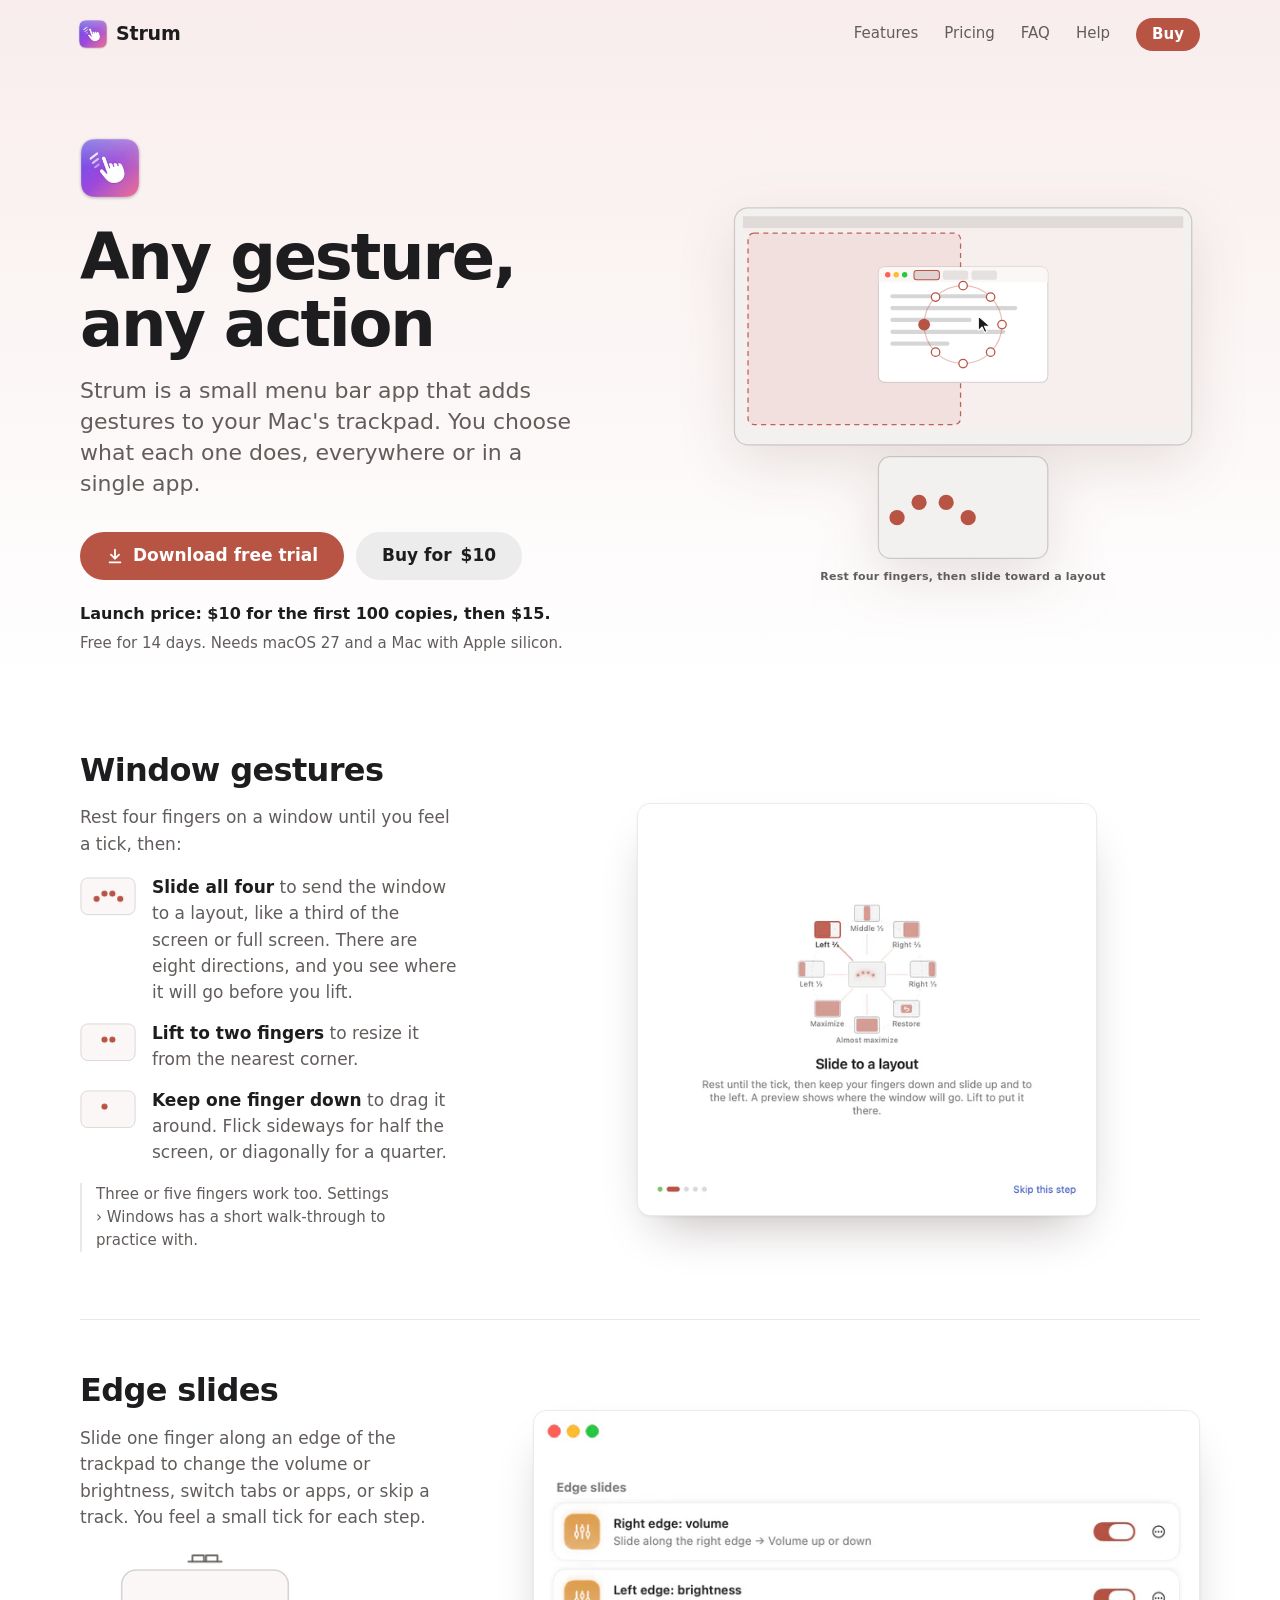
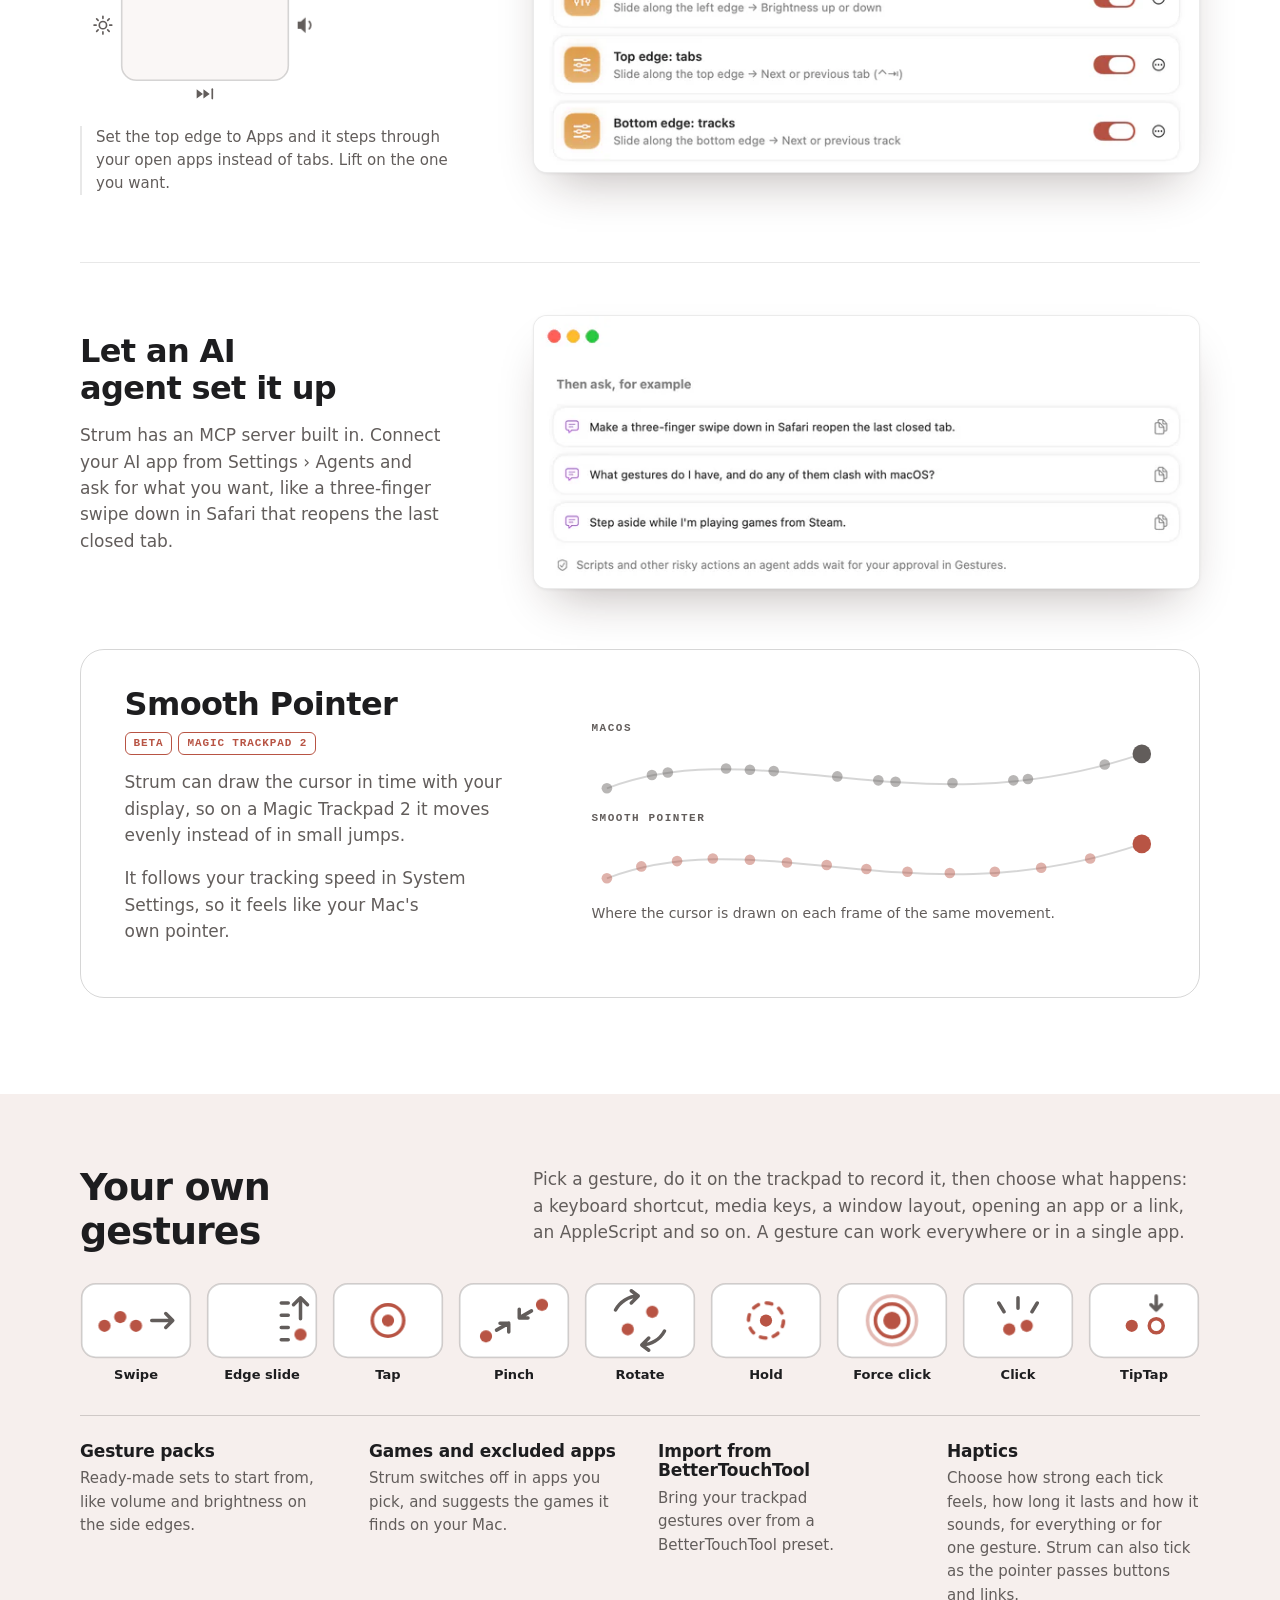
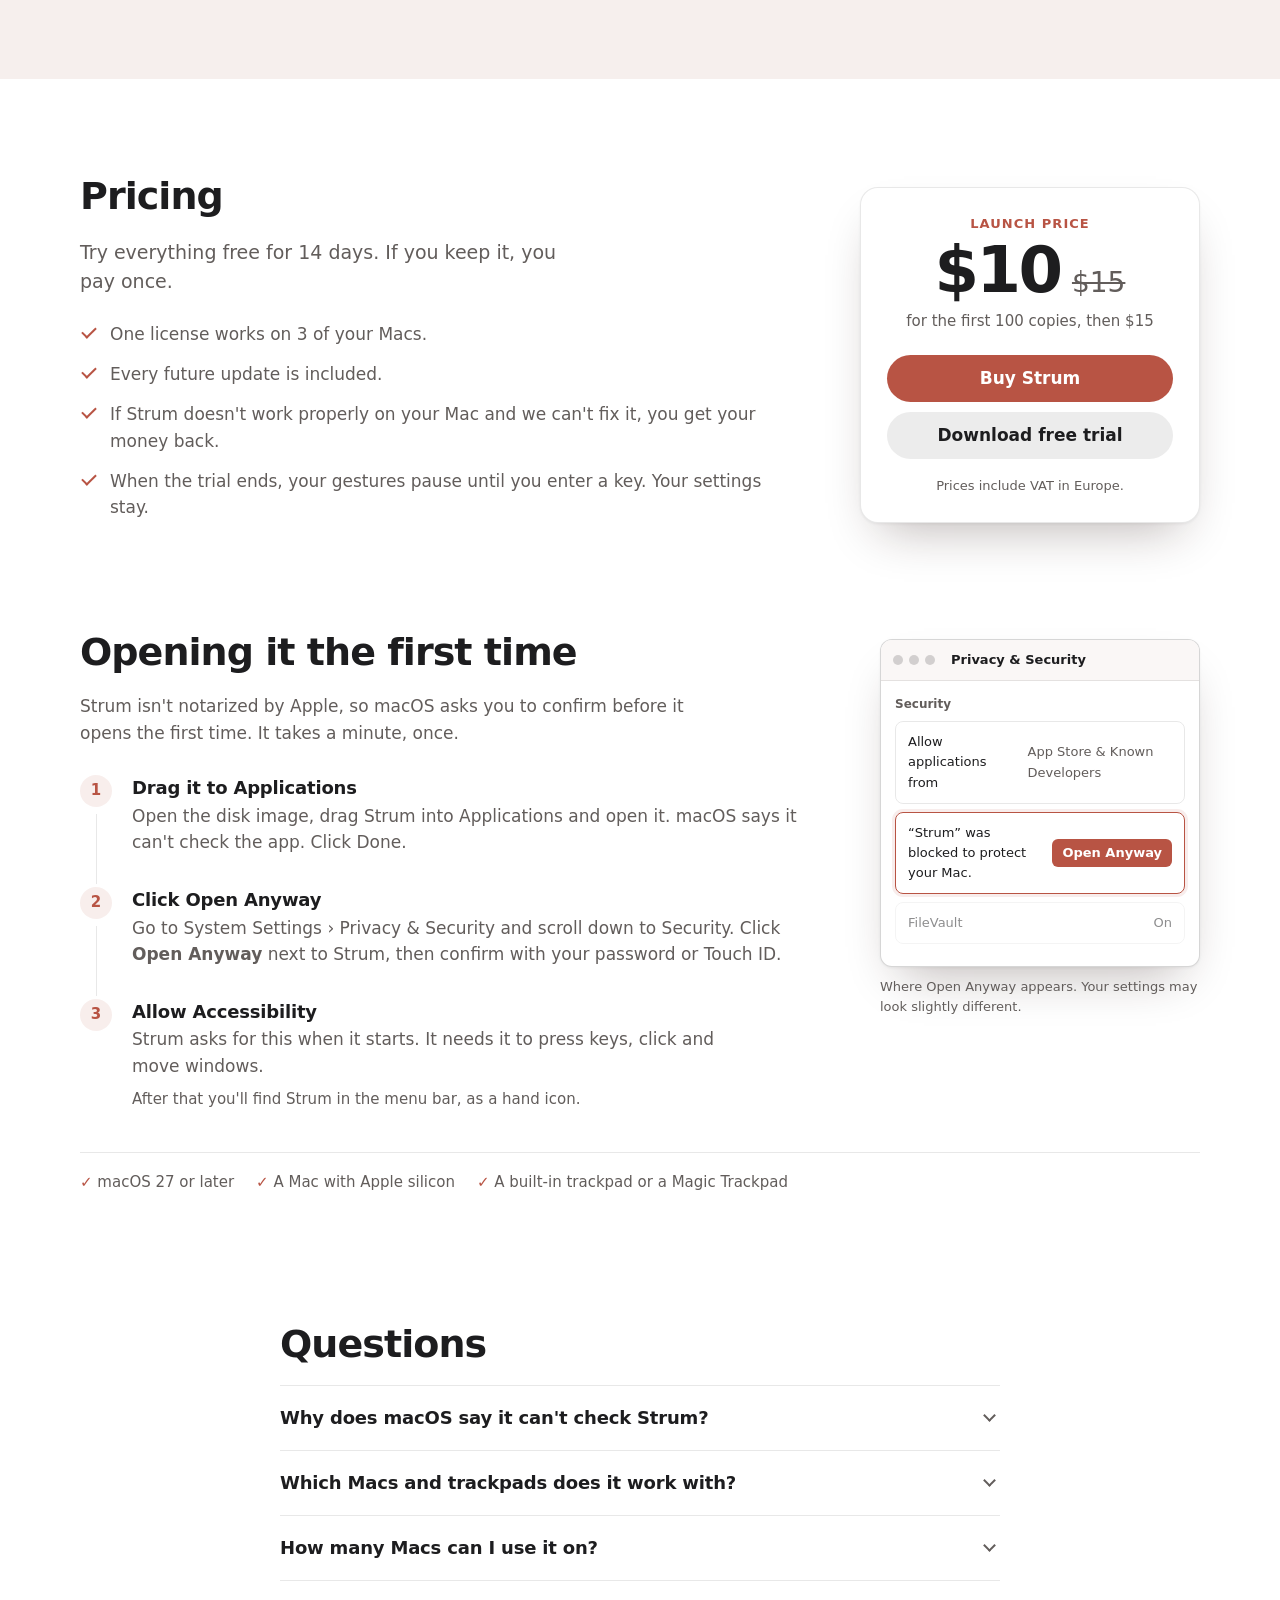
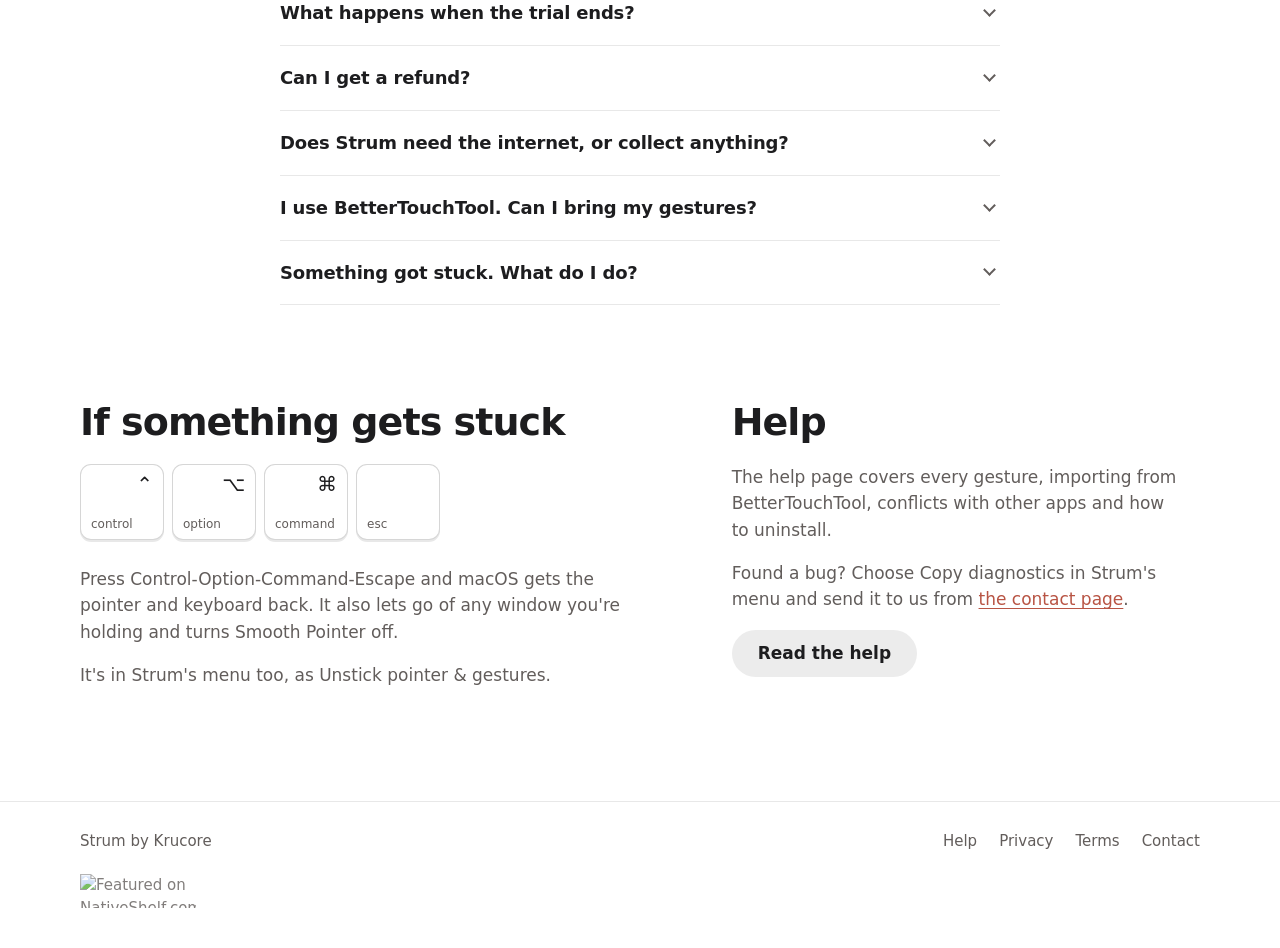
==== commit 576b4fc2: "Window gestures: a layout, not a snap Co-Authored-By: Claude Opus 5.5 <noreply@anthropic.com>" ====
--- a/site/index.html
+++ b/site/index.html
@@ -49,7 +49,7 @@
     </div>
 
     <div class="demo-wrap">
-      <svg class="demo" data-still="1.9" viewBox="0 0 560 456" role="img" aria-label="A Mac screen and a trackpad. Four fingers rest on the trackpad and slide left, and the window snaps to the left half of the screen. Then two fingers stay down and slide, and the window grows from its corner. Then one finger drags the window and flicks it to the right half. After that, one finger slides up the right edge and the volume goes up, one finger slides along the top edge and the next tab opens, and a three-finger tap, a gesture of your own, brings back a closed tab.">
+      <svg class="demo" data-still="1.9" viewBox="0 0 560 456" role="img" aria-label="A Mac screen and a trackpad. Four fingers rest on the trackpad and slide left, and the window moves to the left side of the screen. Then two fingers stay down and slide, and the window grows from its corner. Then one finger drags the window and flicks it to the right half. After that, one finger slides up the right edge and the volume goes up, one finger slides along the top edge and the next tab opens, and a three-finger tap, a gesture of your own, brings back a closed tab.">
 <defs><clipPath id="demo-win-clip"><rect x="180" y="78" width="200" height="136" rx="7"><animate attributeName="x" dur="24s" repeatCount="indefinite" calcMode="spline" keyTimes="0;0.0938;0.1083;0.1608;0.1613;0.2229;0.2625;0.3275;0.3279;0.3875;0.4167;0.4271;0.4396;0.4942;0.4946;1" keySplines="0.45 0 0.25 1;0.45 0 0.25 1;0.45 0 0.25 1;0.45 0 0.25 1;0.45 0 0.25 1;0.45 0 0.25 1;0.45 0 0.25 1;0.45 0 0.25 1;0.45 0 0.25 1;0.45 0 0.25 1;0.45 0 0.25 1;0.45 0 0.25 1;0.45 0 0.25 1;0.45 0 0.25 1;0.45 0 0.25 1" values="180;180;26;26;180;180;180;180;180;180;250;250;283;283;180;180"/><animate attributeName="y" dur="24s" repeatCount="indefinite" calcMode="spline" keyTimes="0;0.0938;0.1083;0.1608;0.1613;0.2229;0.2625;0.3275;0.3279;0.3875;0.4167;0.4271;0.4396;0.4942;0.4946;1" keySplines="0.45 0 0.25 1;0.45 0 0.25 1;0.45 0 0.25 1;0.45 0 0.25 1;0.45 0 0.25 1;0.45 0 0.25 1;0.45 0 0.25 1;0.45 0 0.25 1;0.45 0 0.25 1;0.45 0 0.25 1;0.45 0 0.25 1;0.45 0 0.25 1;0.45 0 0.25 1;0.45 0 0.25 1;0.45 0 0.25 1" values="78;78;38;38;78;78;78;78;78;78;78;78;38;38;78;78"/><animate attributeName="width" dur="24s" repeatCount="indefinite" calcMode="spline" keyTimes="0;0.0938;0.1083;0.1608;0.1613;0.2229;0.2625;0.3275;0.3279;0.3875;0.4167;0.4271;0.4396;0.4942;0.4946;1" keySplines="0.45 0 0.25 1;0.45 0 0.25 1;0.45 0 0.25 1;0.45 0 0.25 1;0.45 0 0.25 1;0.45 0 0.25 1;0.45 0 0.25 1;0.45 0 0.25 1;0.45 0 0.25 1;0.45 0 0.25 1;0.45 0 0.25 1;0.45 0 0.25 1;0.45 0 0.25 1;0.45 0 0.25 1;0.45 0 0.25 1" values="200;200;251;251;200;200;276;276;200;200;200;200;251;251;200;200"/><animate attributeName="height" dur="24s" repeatCount="indefinite" calcMode="spline" keyTimes="0;0.0938;0.1083;0.1608;0.1613;0.2229;0.2625;0.3275;0.3279;0.3875;0.4167;0.4271;0.4396;0.4942;0.4946;1" keySplines="0.45 0 0.25 1;0.45 0 0.25 1;0.45 0 0.25 1;0.45 0 0.25 1;0.45 0 0.25 1;0.45 0 0.25 1;0.45 0 0.25 1;0.45 0 0.25 1;0.45 0 0.25 1;0.45 0 0.25 1;0.45 0 0.25 1;0.45 0 0.25 1;0.45 0 0.25 1;0.45 0 0.25 1;0.45 0 0.25 1" values="136;136;226;226;136;136;176;176;136;136;136;136;226;226;136;136"/></rect></clipPath></defs>
 <rect class="bezel" x="10" y="8" width="540" height="280" rx="16"/>
 <rect class="desk" x="20" y="18" width="520" height="252" rx="8"/>
@@ -95,7 +95,7 @@
 <circle class="finger" cx="252" cy="370" r="9" opacity="0"><animate attributeName="opacity" dur="24s" repeatCount="indefinite" calcMode="spline" keyTimes="0;0.85;0.8563;0.8667;0.8729;1" keySplines="0.45 0 0.25 1;0.45 0 0.25 1;0.45 0 0.25 1;0.45 0 0.25 1;0.45 0 0.25 1" values="0;0;1;1;0;0"/></circle>
 <circle class="finger" cx="280" cy="356" r="9" opacity="0"><animate attributeName="opacity" dur="24s" repeatCount="indefinite" calcMode="spline" keyTimes="0;0.85;0.8563;0.8667;0.8729;1" keySplines="0.45 0 0.25 1;0.45 0 0.25 1;0.45 0 0.25 1;0.45 0 0.25 1;0.45 0 0.25 1" values="0;0;1;1;0;0"/></circle>
 <circle class="finger" cx="308" cy="370" r="9" opacity="0"><animate attributeName="opacity" dur="24s" repeatCount="indefinite" calcMode="spline" keyTimes="0;0.85;0.8563;0.8667;0.8729;1" keySplines="0.45 0 0.25 1;0.45 0 0.25 1;0.45 0 0.25 1;0.45 0 0.25 1;0.45 0 0.25 1" values="0;0;1;1;0;0"/></circle>
-<text class="cap" x="280" y="448" text-anchor="middle" opacity="0">Rest four fingers, then slide to snap<animate attributeName="opacity" dur="24s" repeatCount="indefinite" calcMode="spline" keyTimes="0;0;0.0125;0.15;0.1604;1" keySplines="0.45 0 0.25 1;0.45 0 0.25 1;0.45 0 0.25 1;0.45 0 0.25 1;0.45 0 0.25 1" values="0;0;1;1;0;0"/></text>
+<text class="cap" x="280" y="448" text-anchor="middle" opacity="0">Rest four fingers, then slide toward a layout<animate attributeName="opacity" dur="24s" repeatCount="indefinite" calcMode="spline" keyTimes="0;0;0.0125;0.15;0.1604;1" keySplines="0.45 0 0.25 1;0.45 0 0.25 1;0.45 0 0.25 1;0.45 0 0.25 1;0.45 0 0.25 1" values="0;0;1;1;0;0"/></text>
 <text class="cap" x="280" y="448" text-anchor="middle" opacity="0">Lift to two fingers to resize<animate attributeName="opacity" dur="24s" repeatCount="indefinite" calcMode="spline" keyTimes="0;0.1667;0.1792;0.3167;0.3271;1" keySplines="0.45 0 0.25 1;0.45 0 0.25 1;0.45 0 0.25 1;0.45 0 0.25 1;0.45 0 0.25 1" values="0;0;1;1;0;0"/></text>
 <text class="cap" x="280" y="448" text-anchor="middle" opacity="0">Lift to one to move it, or flick it to a side<animate attributeName="opacity" dur="24s" repeatCount="indefinite" calcMode="spline" keyTimes="0;0.3333;0.3458;0.4833;0.4937;1" keySplines="0.45 0 0.25 1;0.45 0 0.25 1;0.45 0 0.25 1;0.45 0 0.25 1;0.45 0 0.25 1" values="0;0;1;1;0;0"/></text>
 <text class="cap" x="280" y="448" text-anchor="middle" opacity="0">Slide up the right edge for volume<animate attributeName="opacity" dur="24s" repeatCount="indefinite" calcMode="spline" keyTimes="0;0.5;0.5125;0.65;0.6604;1" keySplines="0.45 0 0.25 1;0.45 0 0.25 1;0.45 0 0.25 1;0.45 0 0.25 1;0.45 0 0.25 1" values="0;0;1;1;0;0"/></text>
@@ -115,7 +115,7 @@
       <ol class="moves">
         <li style="--i: 0">
           <svg viewBox="0 0 64 44" aria-hidden="true"><rect x="1" y="1" width="62" height="42" rx="8"/><g class="all"><circle cx="19" cy="25" r="3.5"/><circle cx="28" cy="19" r="3.5"/><circle cx="37" cy="19" r="3.5"/><circle cx="46" cy="25" r="3.5"/></g></svg>
-          <p><strong>Slide all four</strong> to snap the window into place. There are eight directions, and you see where it will go before you lift.</p>
+          <p><strong>Slide all four</strong> to send the window to a layout, like a third of the screen or full screen. There are eight directions, and you see where it will go before you lift.</p>
         </li>
         <li style="--i: 1">
           <svg viewBox="0 0 64 44" aria-hidden="true"><rect x="1" y="1" width="62" height="42" rx="8"/><circle class="up" cx="19" cy="25" r="3.5"/><circle class="up" cx="46" cy="25" r="3.5"/><g class="two"><circle cx="28" cy="19" r="3.5"/><circle cx="37" cy="19" r="3.5"/></g></svg>
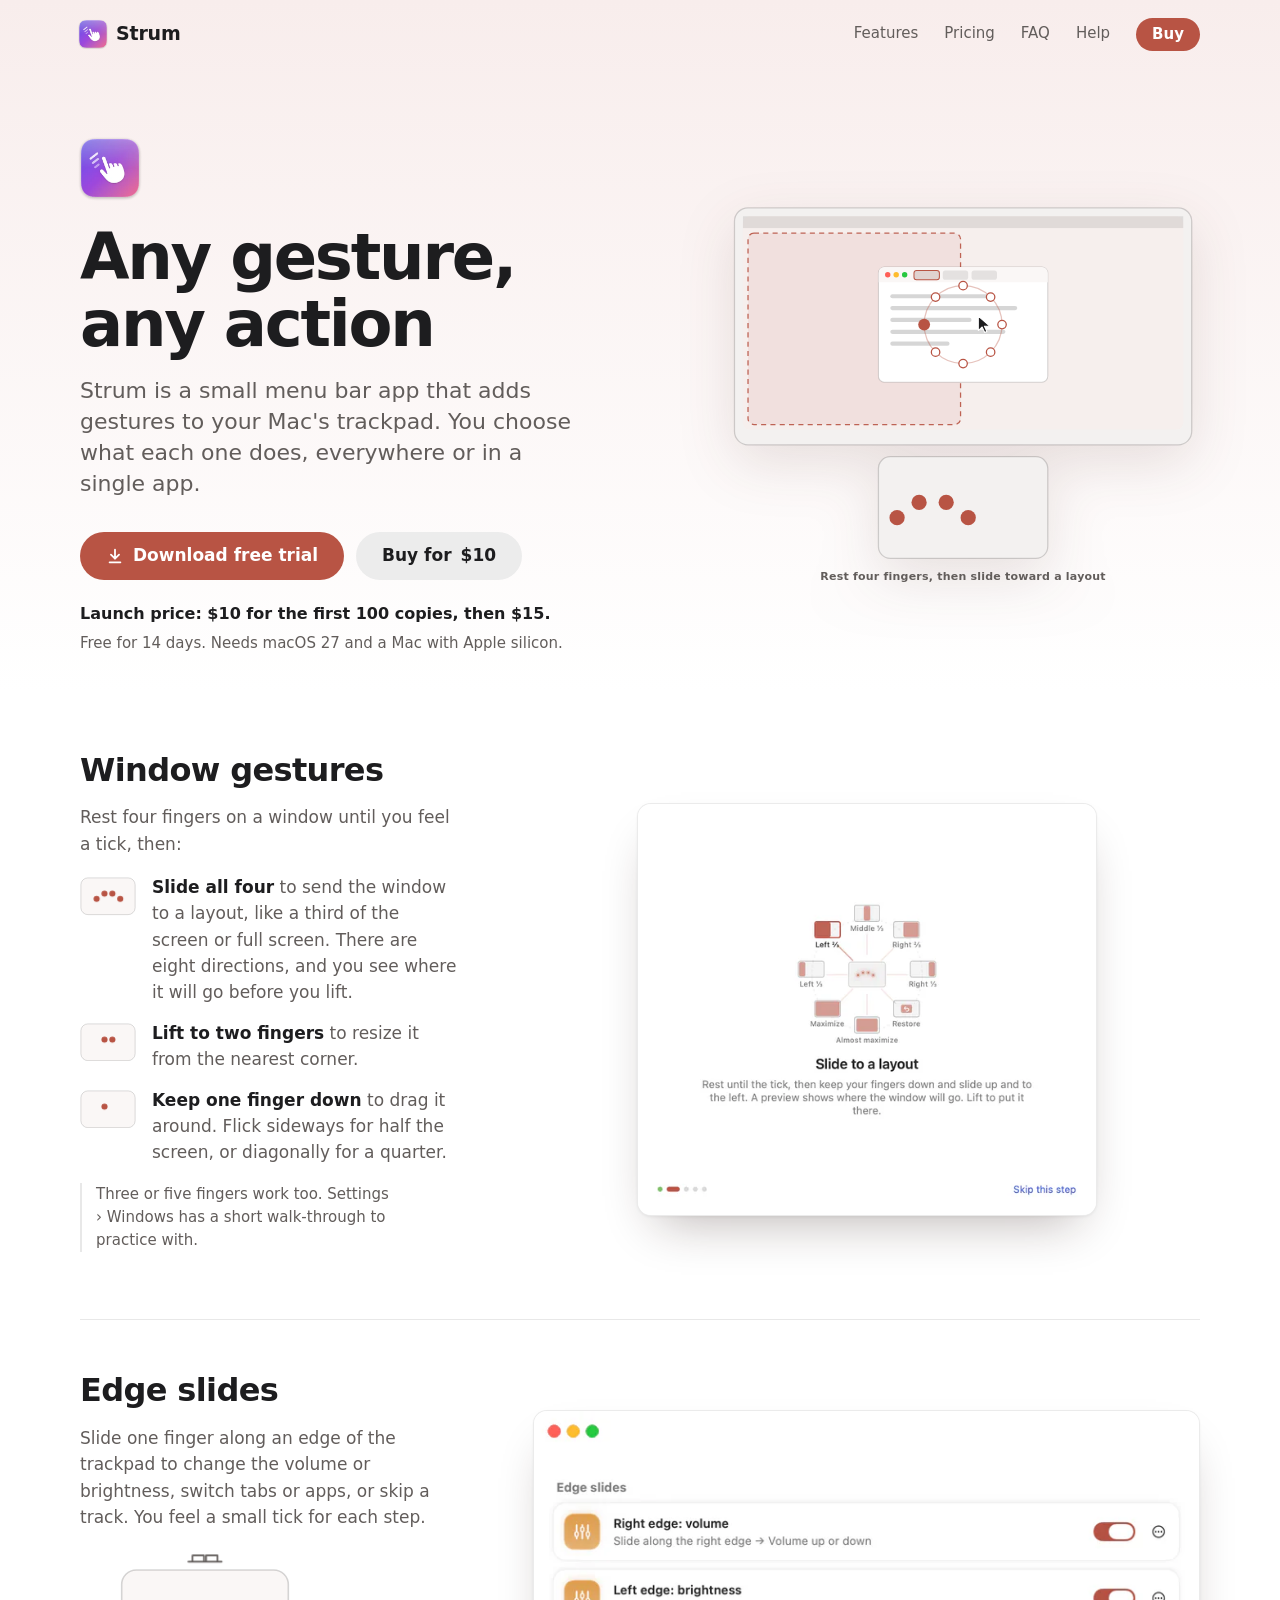
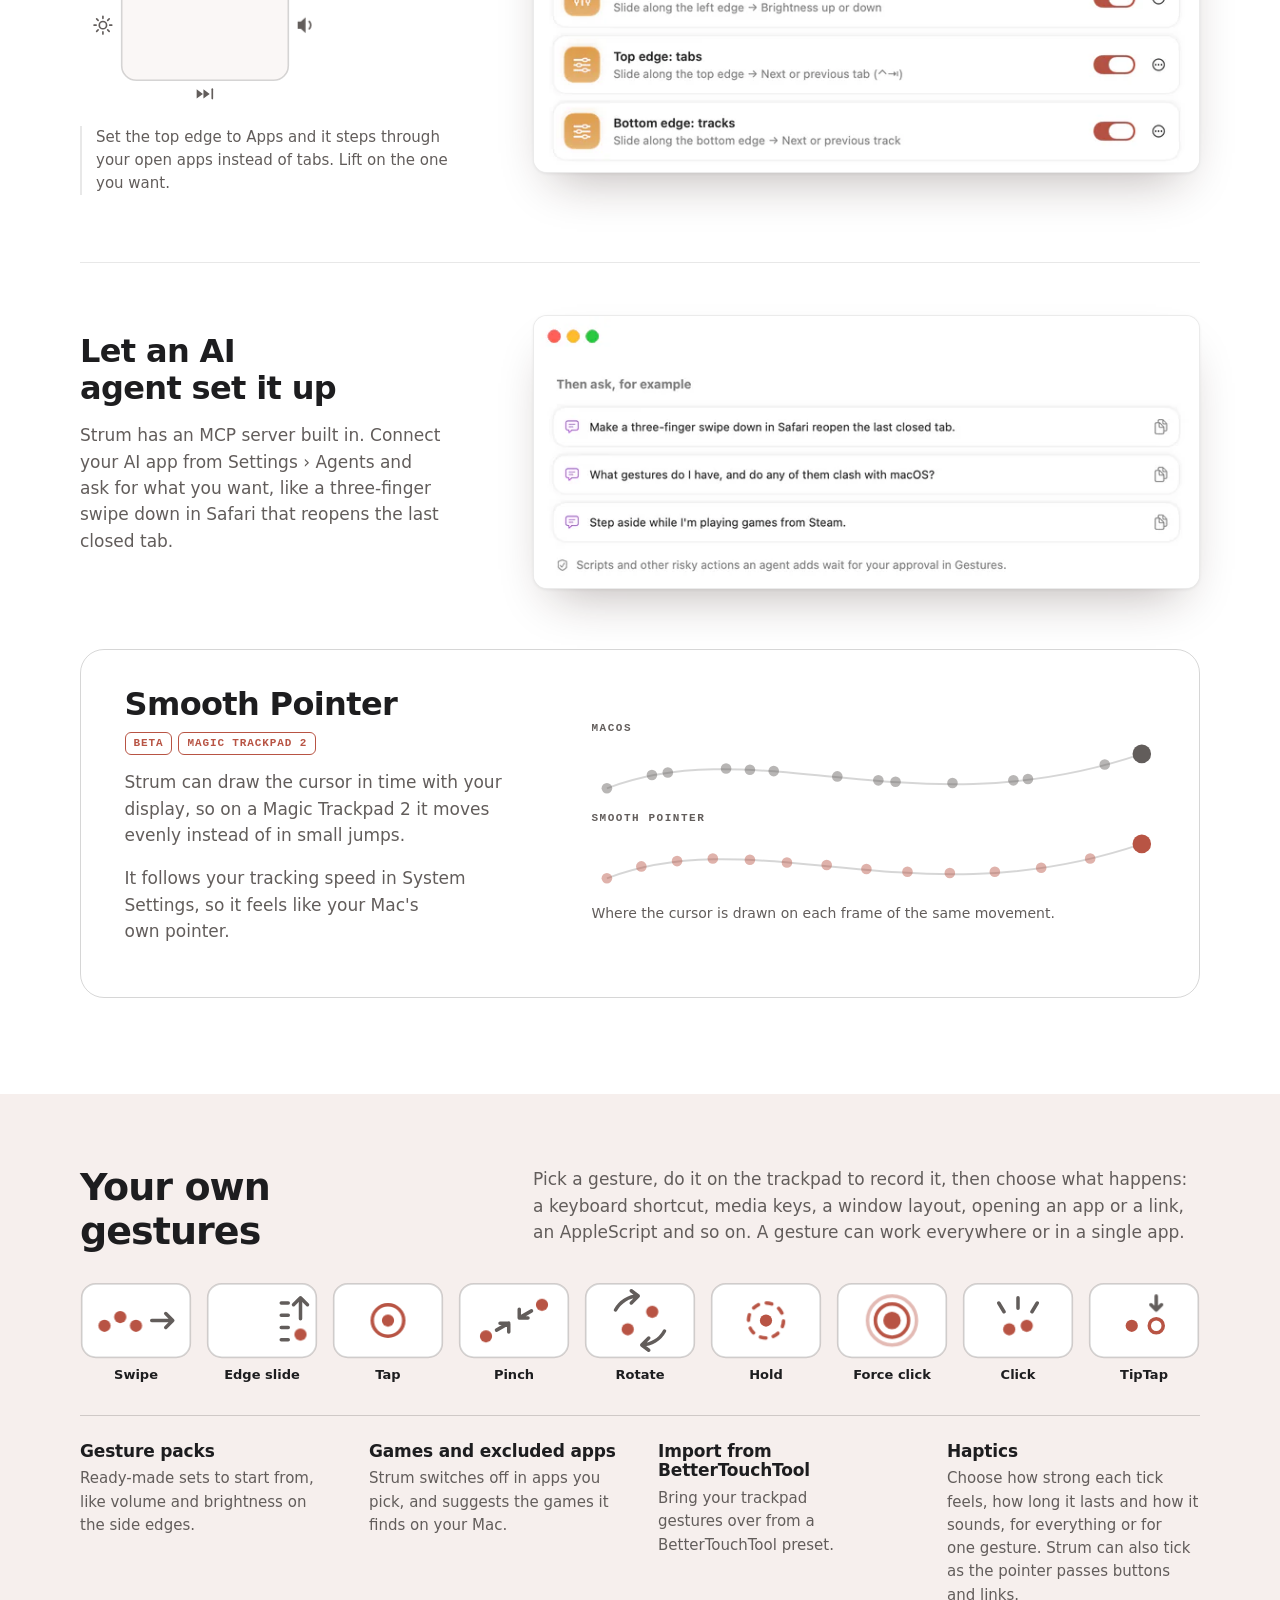
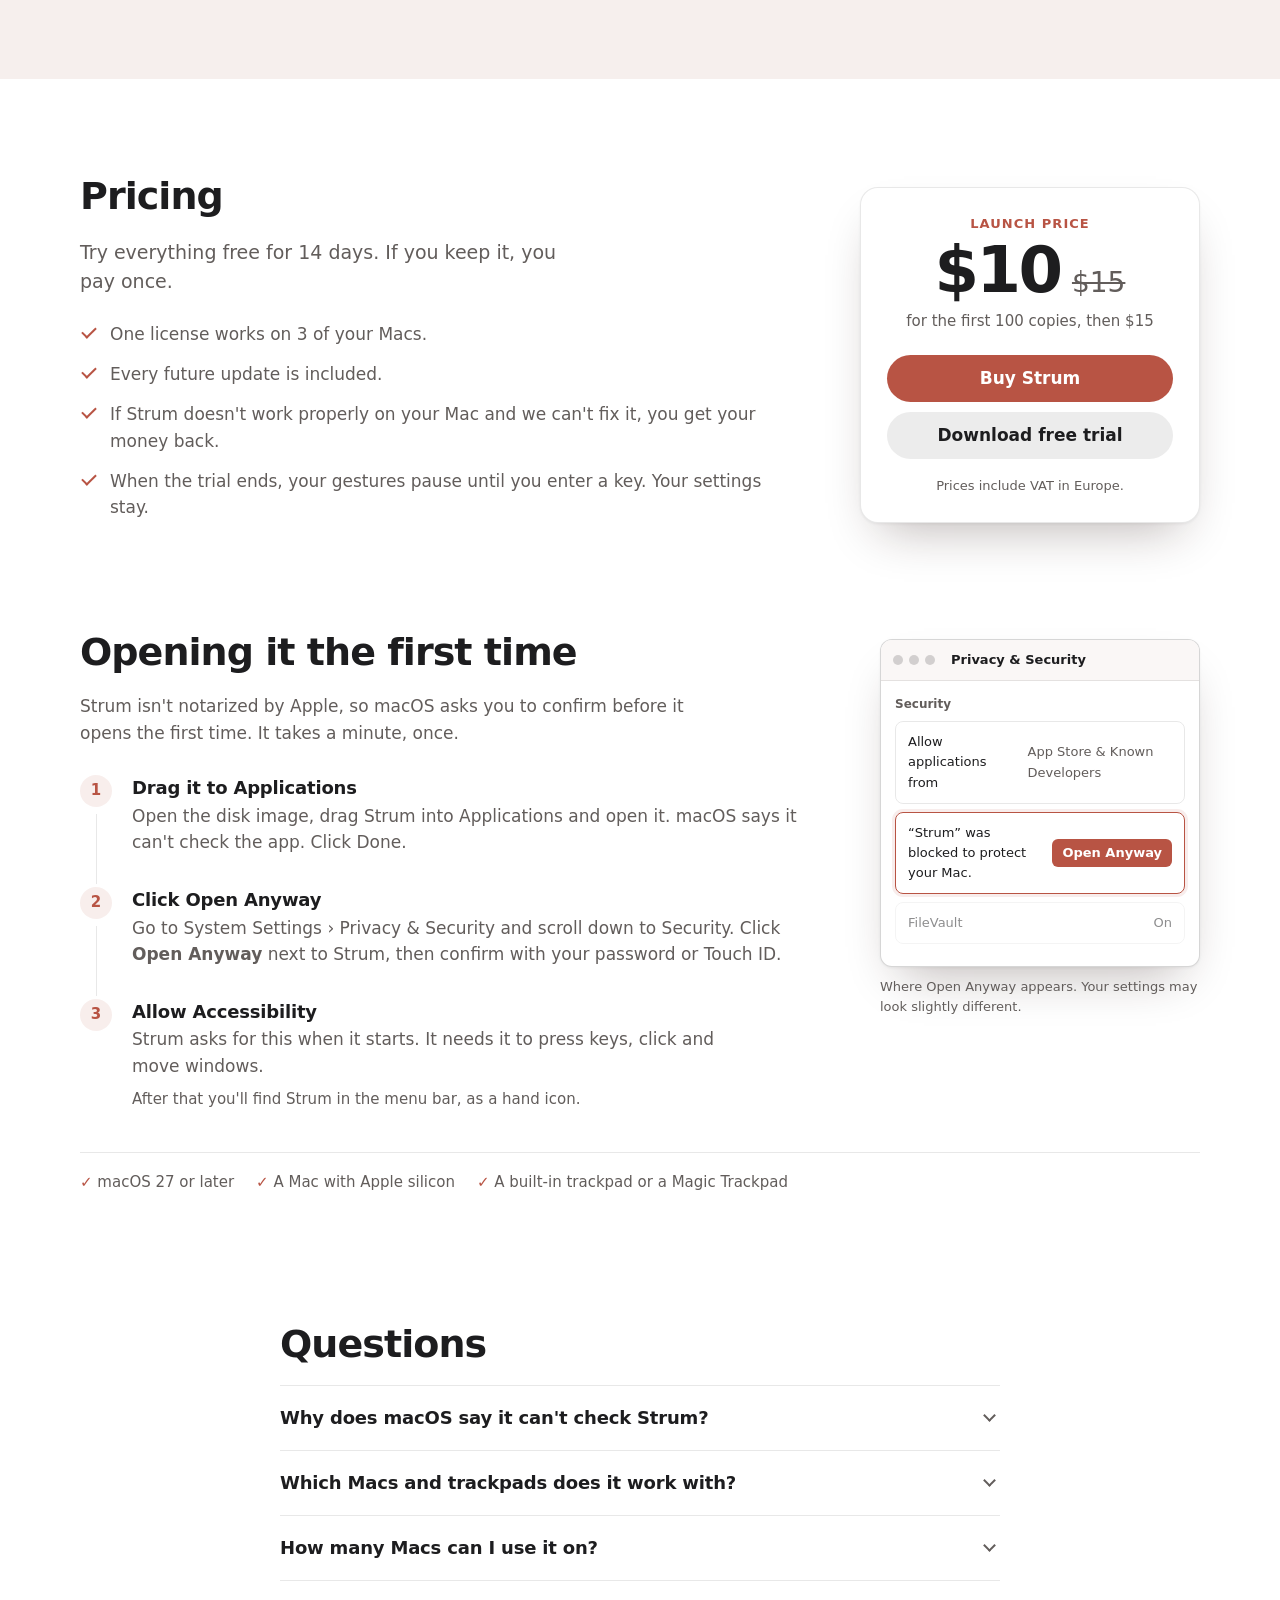
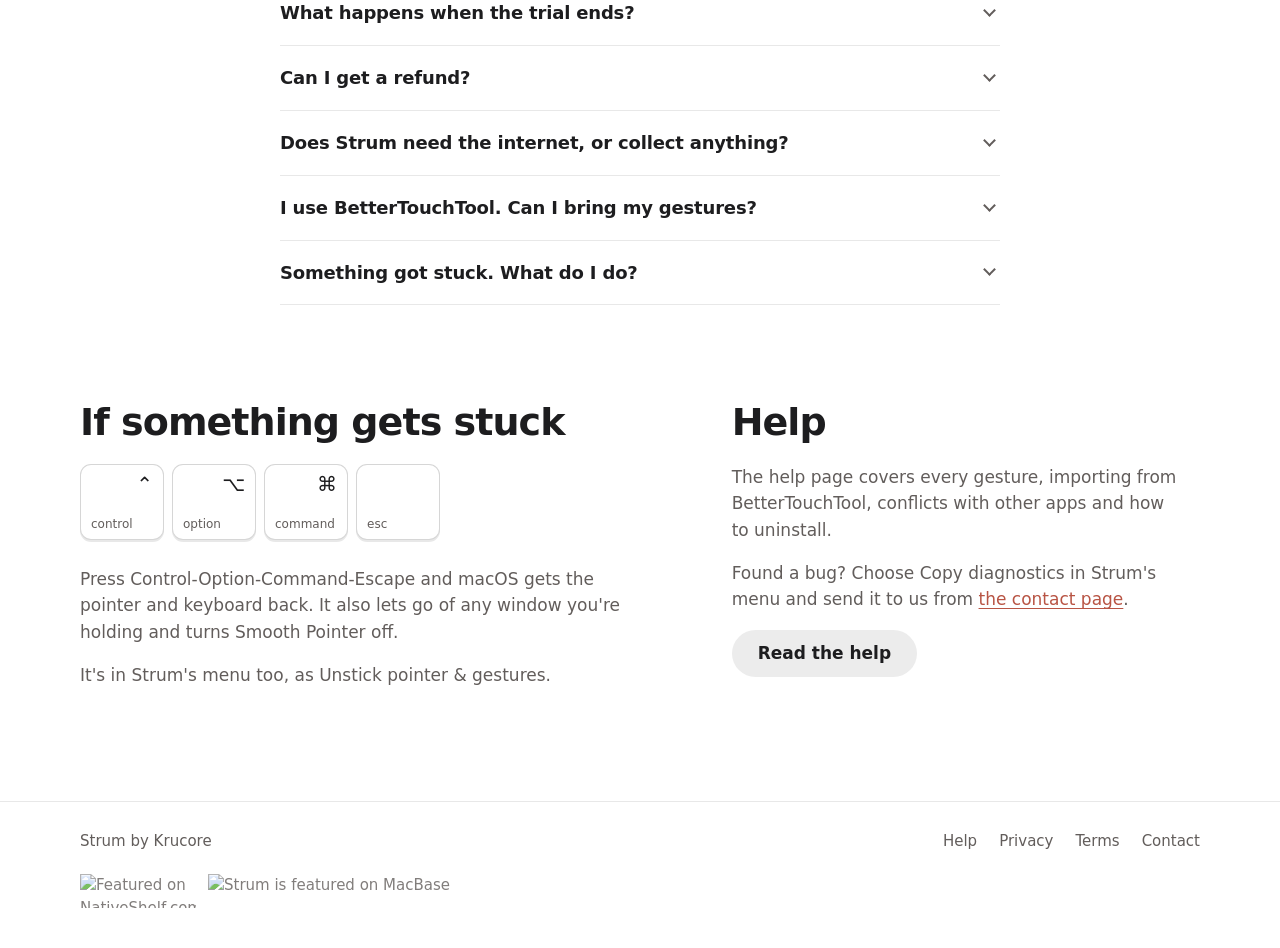
==== commit 8d0cc04b: "Footer: MacBase badge Co-Authored-By: Claude Opus 5.5 <noreply@anthropic.com>" ====
--- a/site/index.html
+++ b/site/index.html
@@ -383,6 +383,7 @@
   </div>
   <div class="wrap listed-on" aria-label="Listed on">
     <a href="https://nativeshelf.com?ref=badge" target="_blank" title="Featured on NativeShelf.com"><picture><source srcset="https://nativeshelf.com/badge/light.png?v=6" media="(prefers-color-scheme: dark)"><img src="https://nativeshelf.com/badge/dark.png?v=6" alt="Featured on NativeShelf.com" width="116" height="34" loading="lazy"></picture></a>
+    <a href="https://macbase.app/apps/strum?ref=badge" target="_blank" rel="noopener" title="Strum on MacBase"><img src="https://macbase.app/badge/featured-on-macbase.svg" alt="Strum is featured on MacBase" height="34" loading="lazy"></a>
   </div>
 </footer>
 <script>
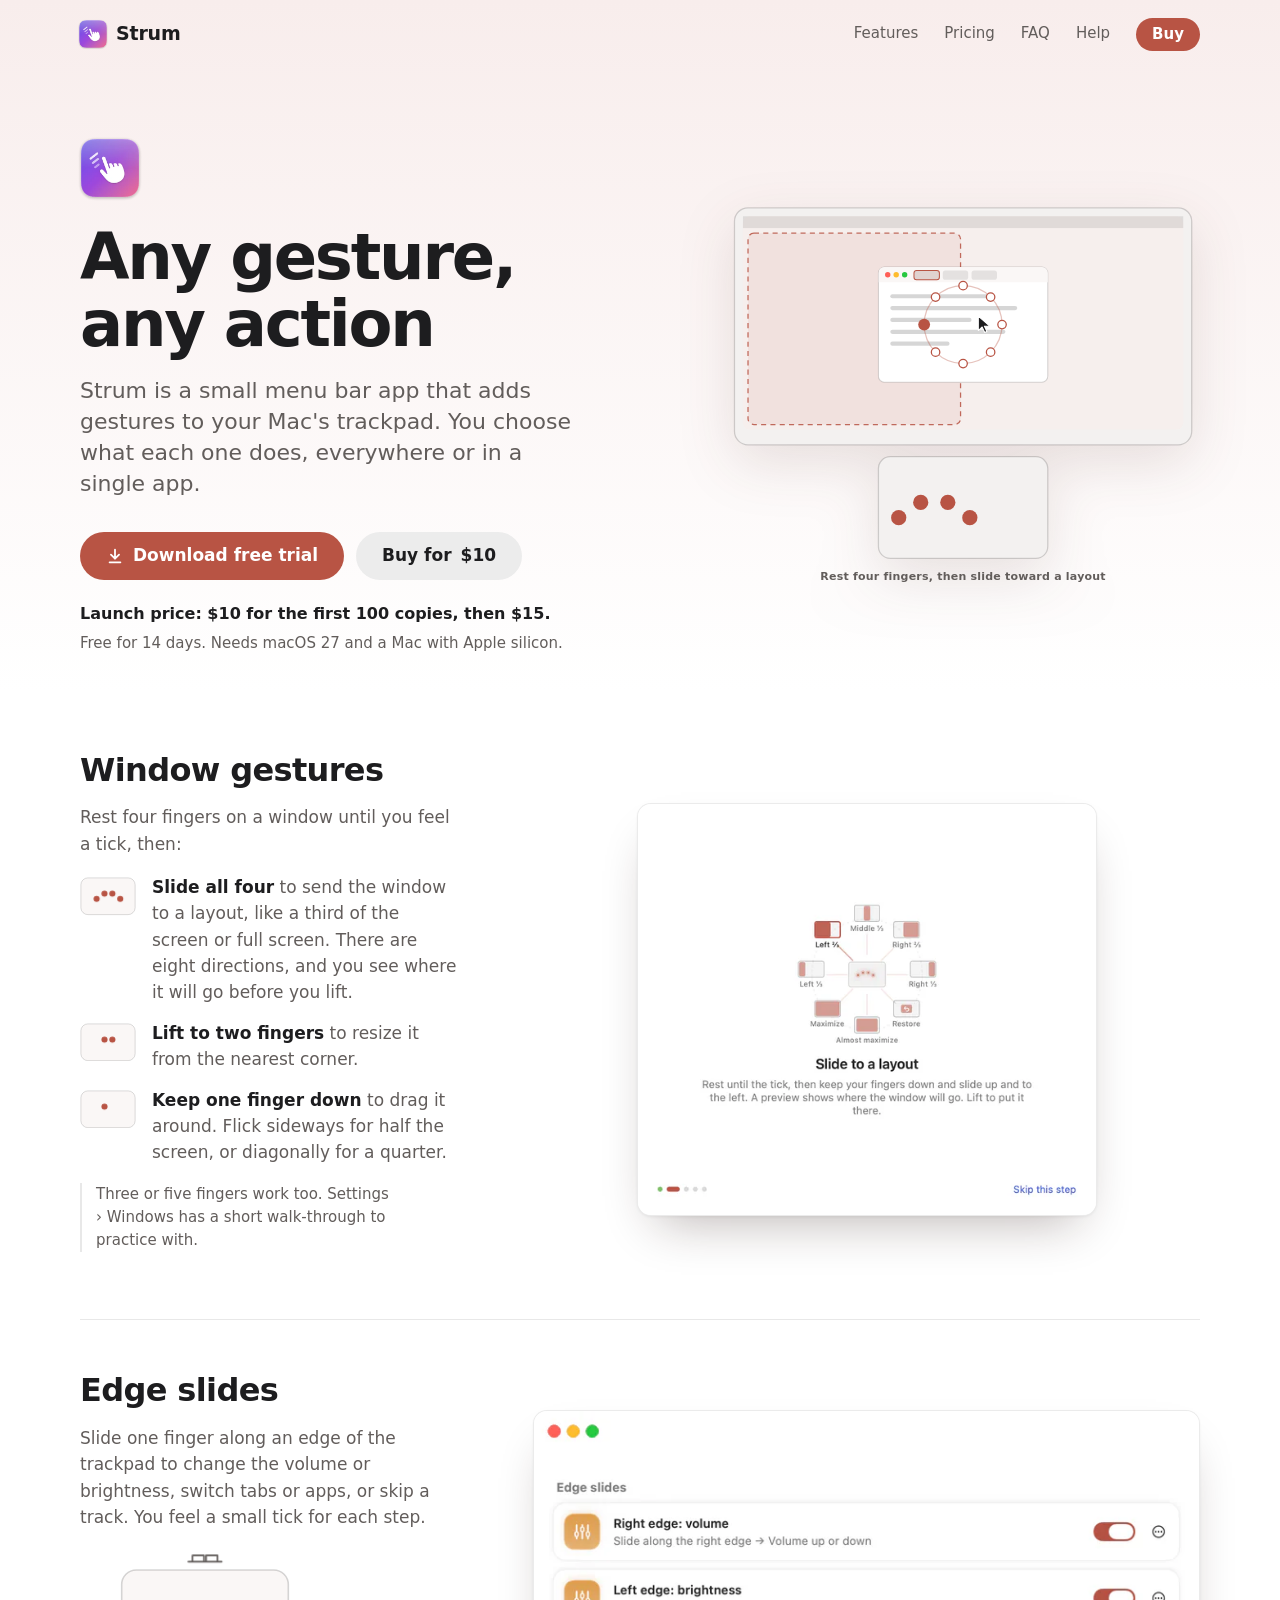
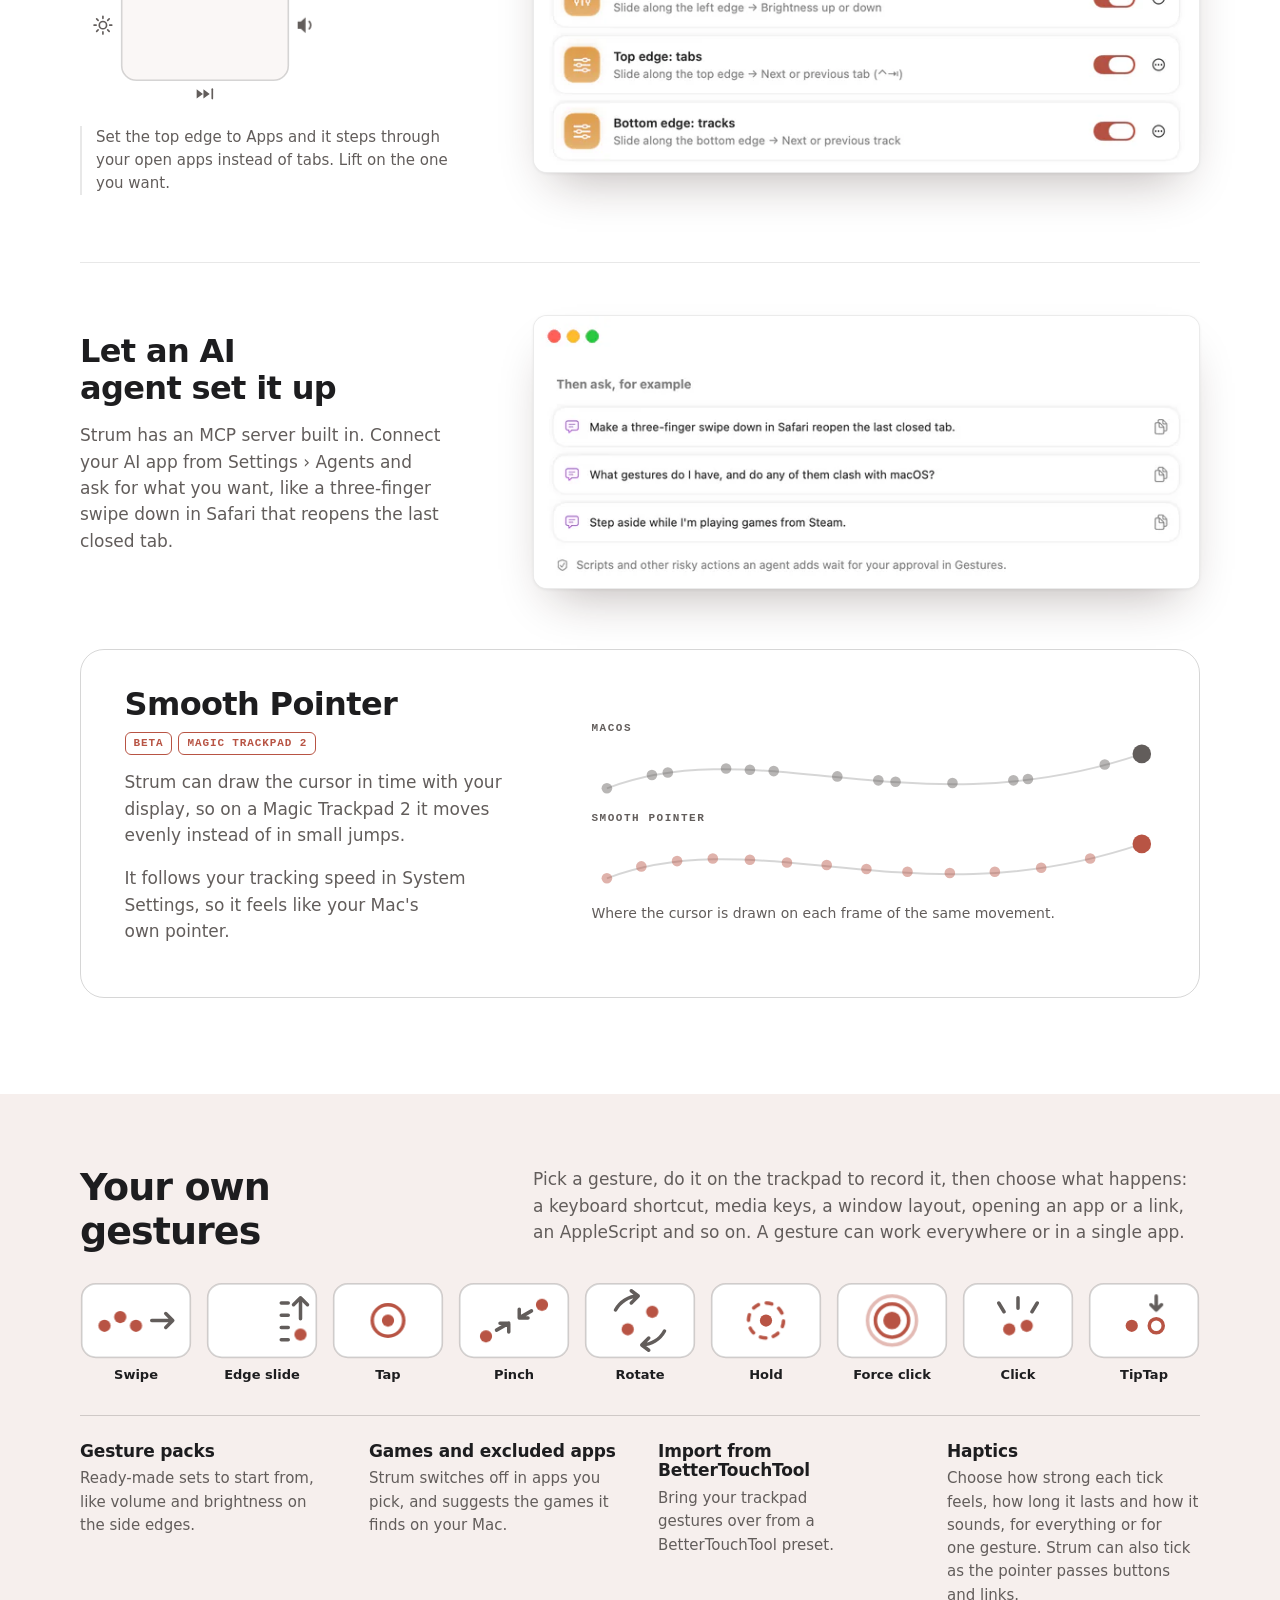
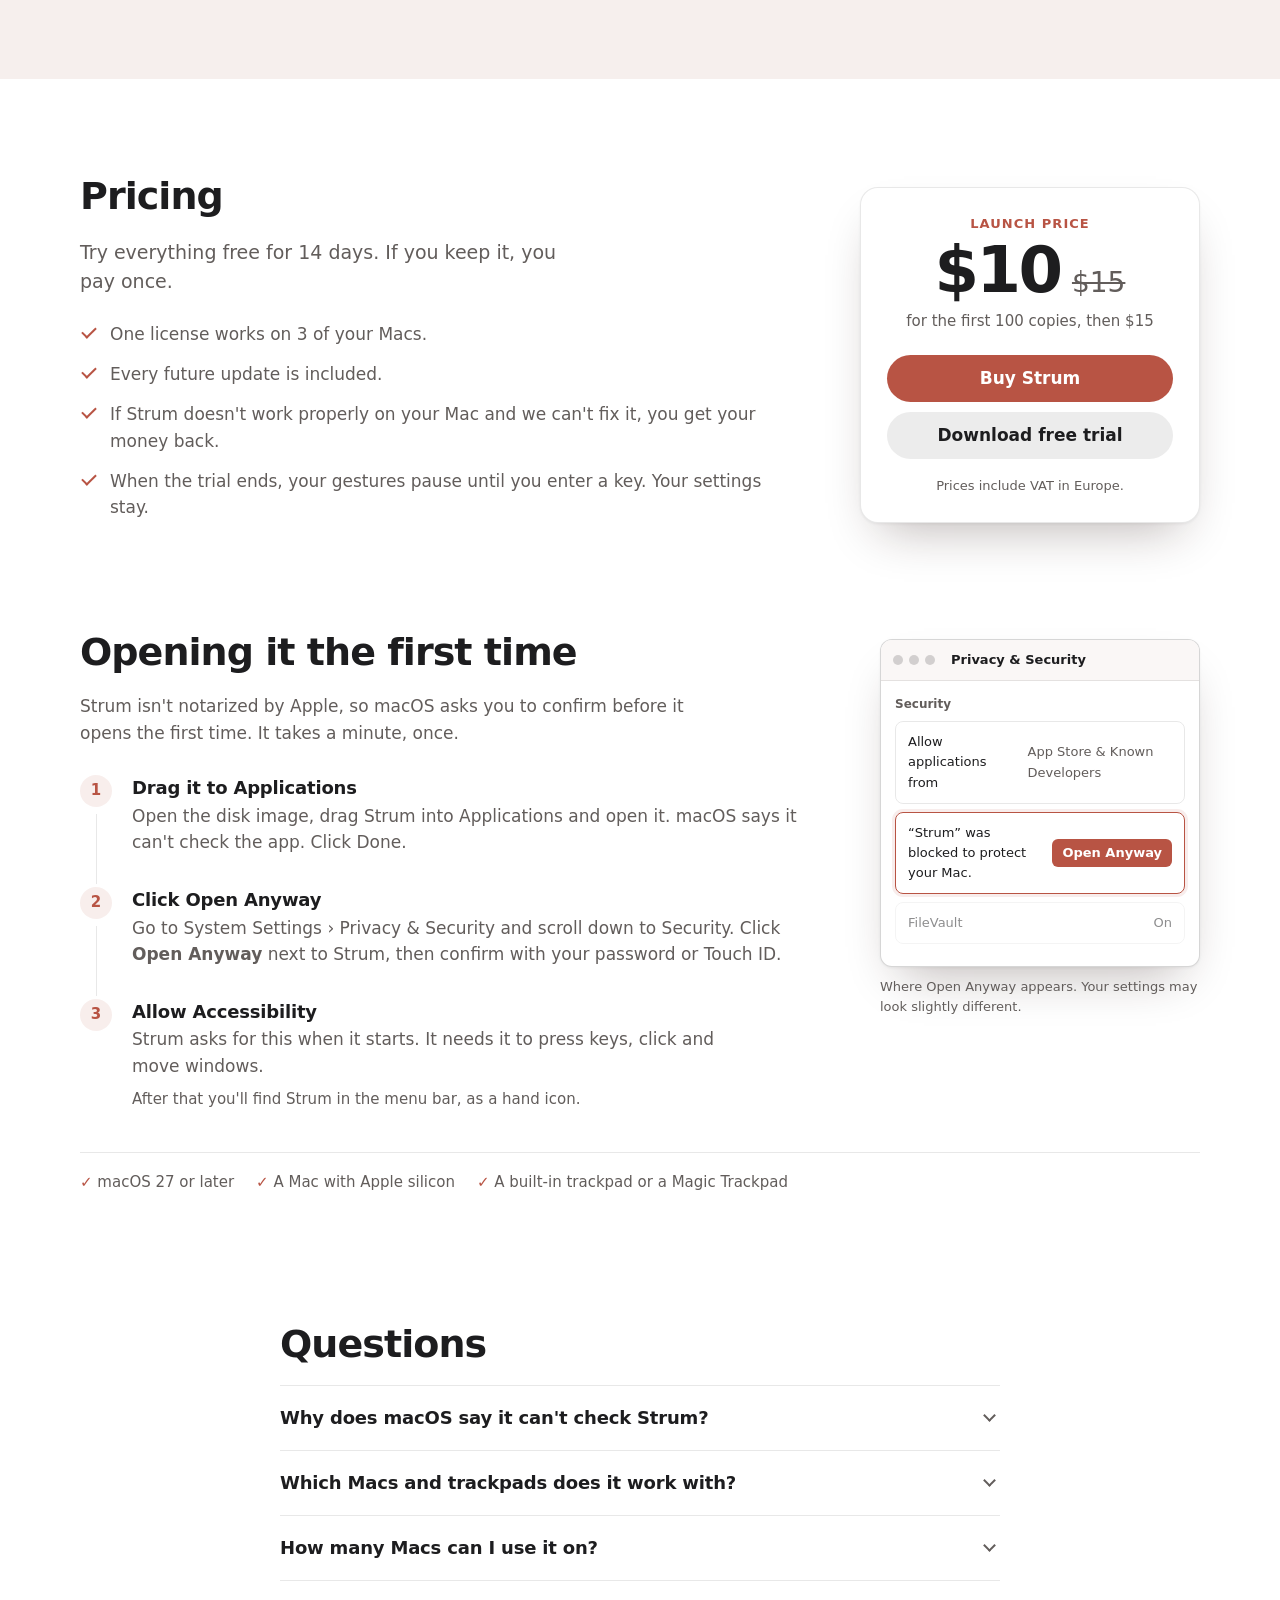
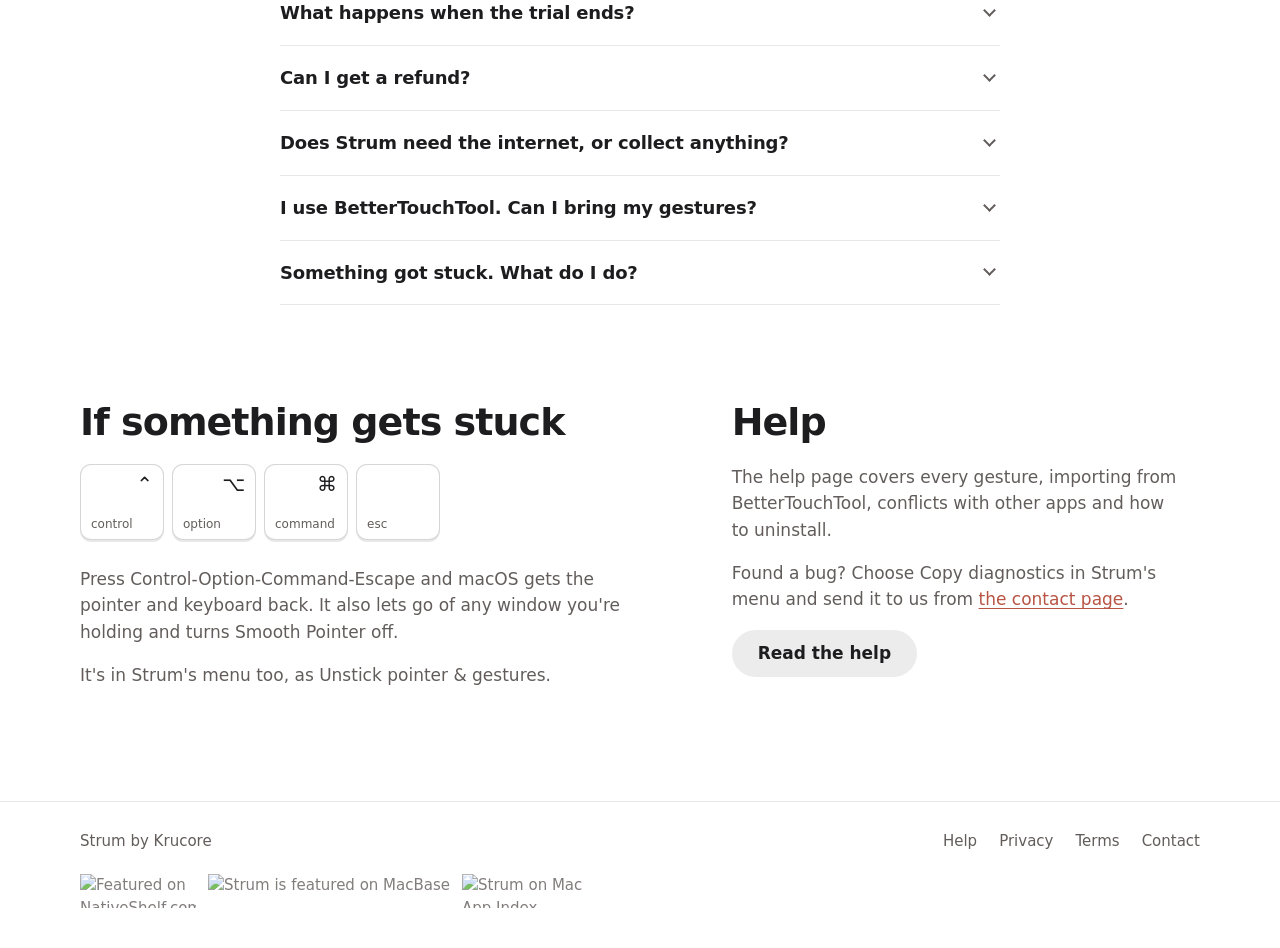
==== commit 25ffdd94: "Footer: Mac App Index badge Co-Authored-By: Claude Opus 5.5 <noreply@anthropic.com>" ====
--- a/site/index.html
+++ b/site/index.html
@@ -384,6 +384,7 @@
   <div class="wrap listed-on" aria-label="Listed on">
     <a href="https://nativeshelf.com?ref=badge" target="_blank" title="Featured on NativeShelf.com"><picture><source srcset="https://nativeshelf.com/badge/light.png?v=6" media="(prefers-color-scheme: dark)"><img src="https://nativeshelf.com/badge/dark.png?v=6" alt="Featured on NativeShelf.com" width="116" height="34" loading="lazy"></picture></a>
     <a href="https://macbase.app/apps/strum?ref=badge" target="_blank" rel="noopener" title="Strum on MacBase"><img src="https://macbase.app/badge/featured-on-macbase.svg" alt="Strum is featured on MacBase" height="34" loading="lazy"></a>
+    <a href="https://macappindex.com/apps/strum?ref=badge" target="_blank" title="Strum on Mac App Index"><picture><source srcset="https://macappindex.com/apps/strum/badge.svg?theme=dark&amp;height=40" media="(prefers-color-scheme: dark)"><img src="https://macappindex.com/apps/strum/badge.svg?theme=light&amp;height=40" alt="Strum on Mac App Index" width="136" height="34" loading="lazy"></picture></a>
   </div>
 </footer>
 <script>
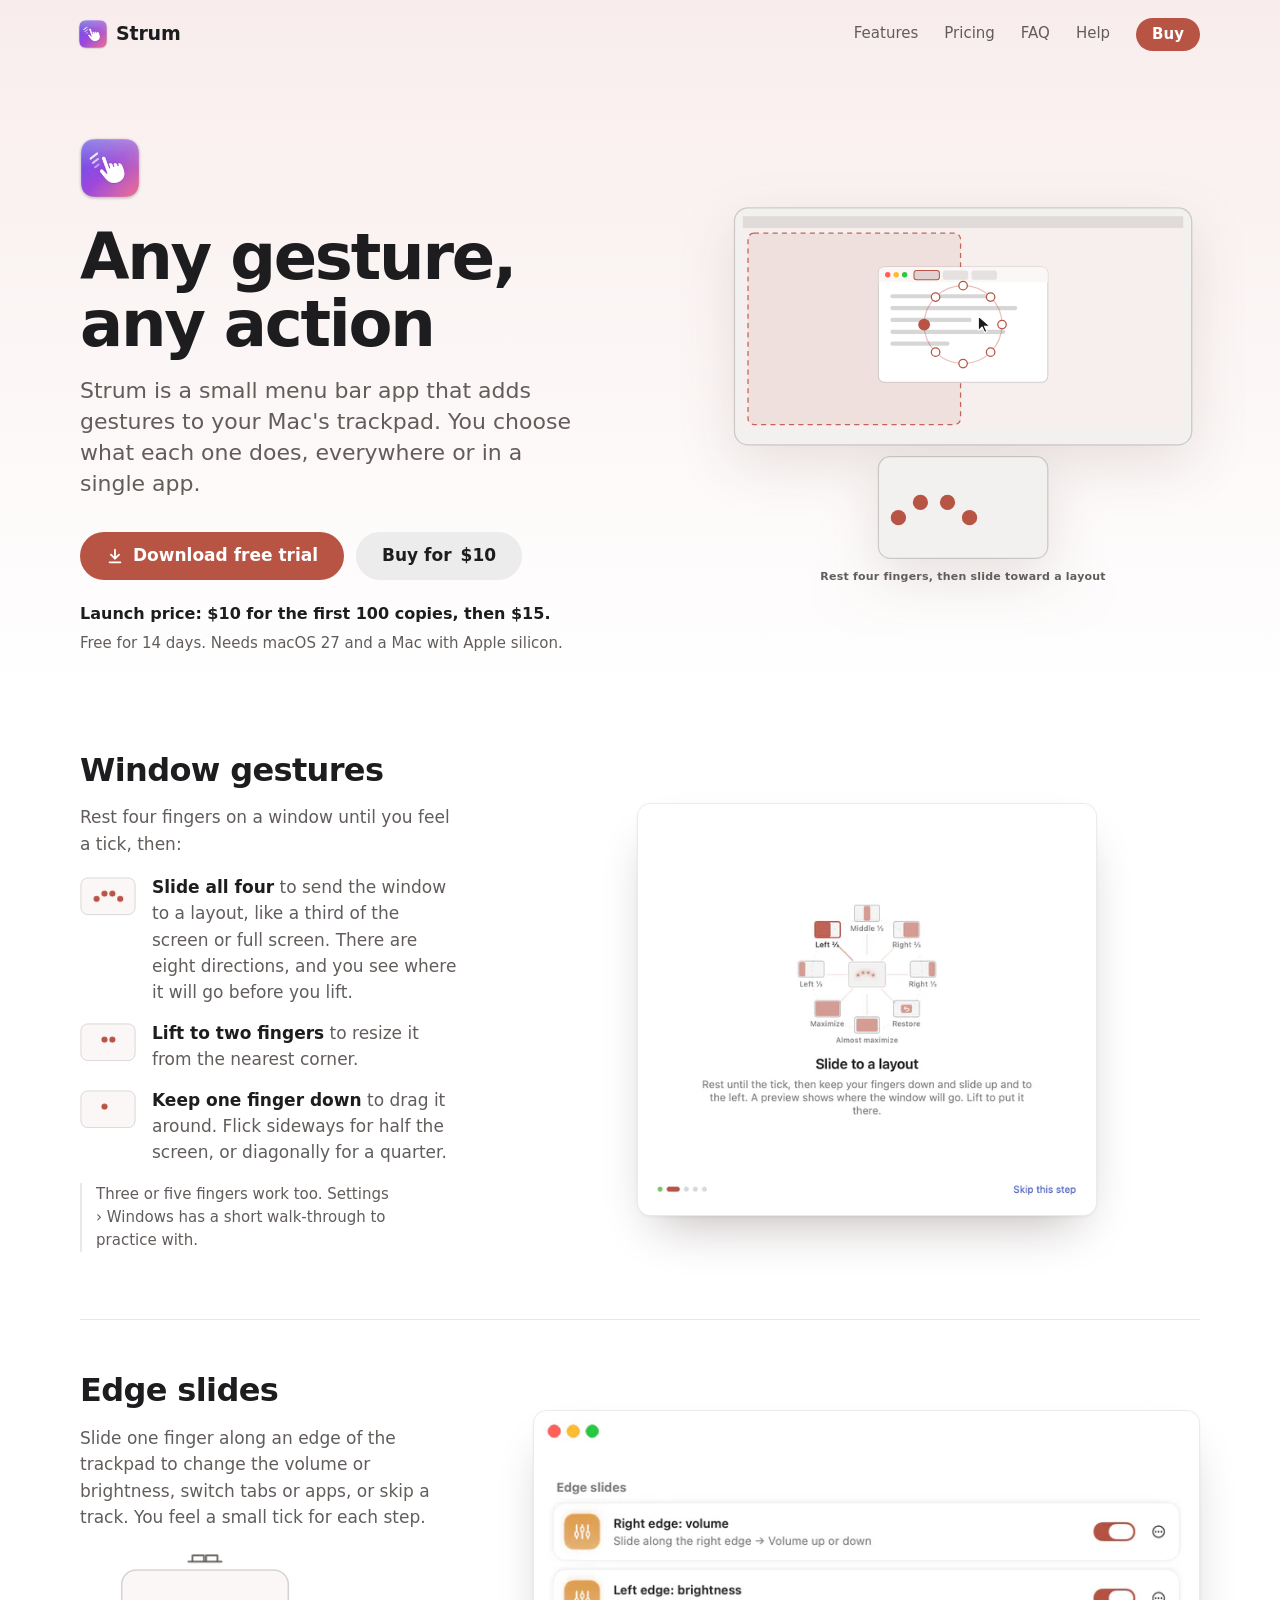
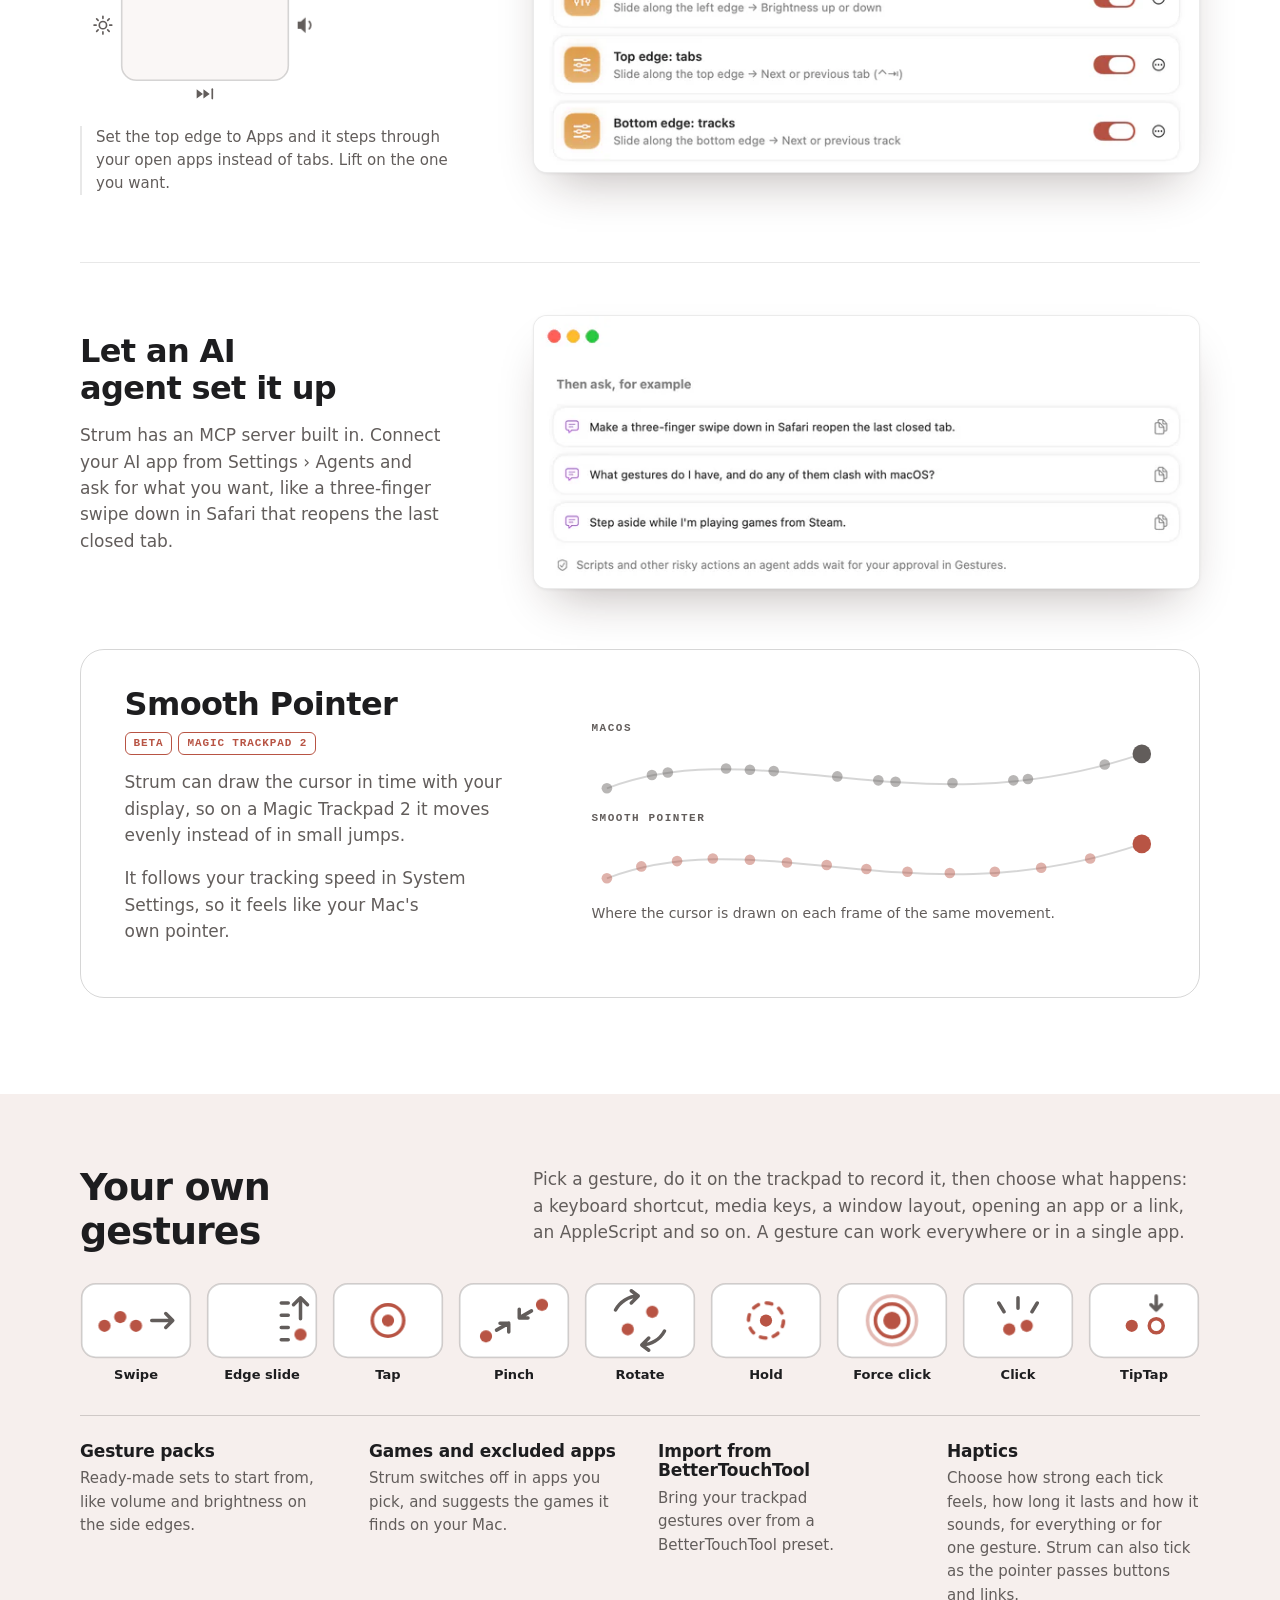
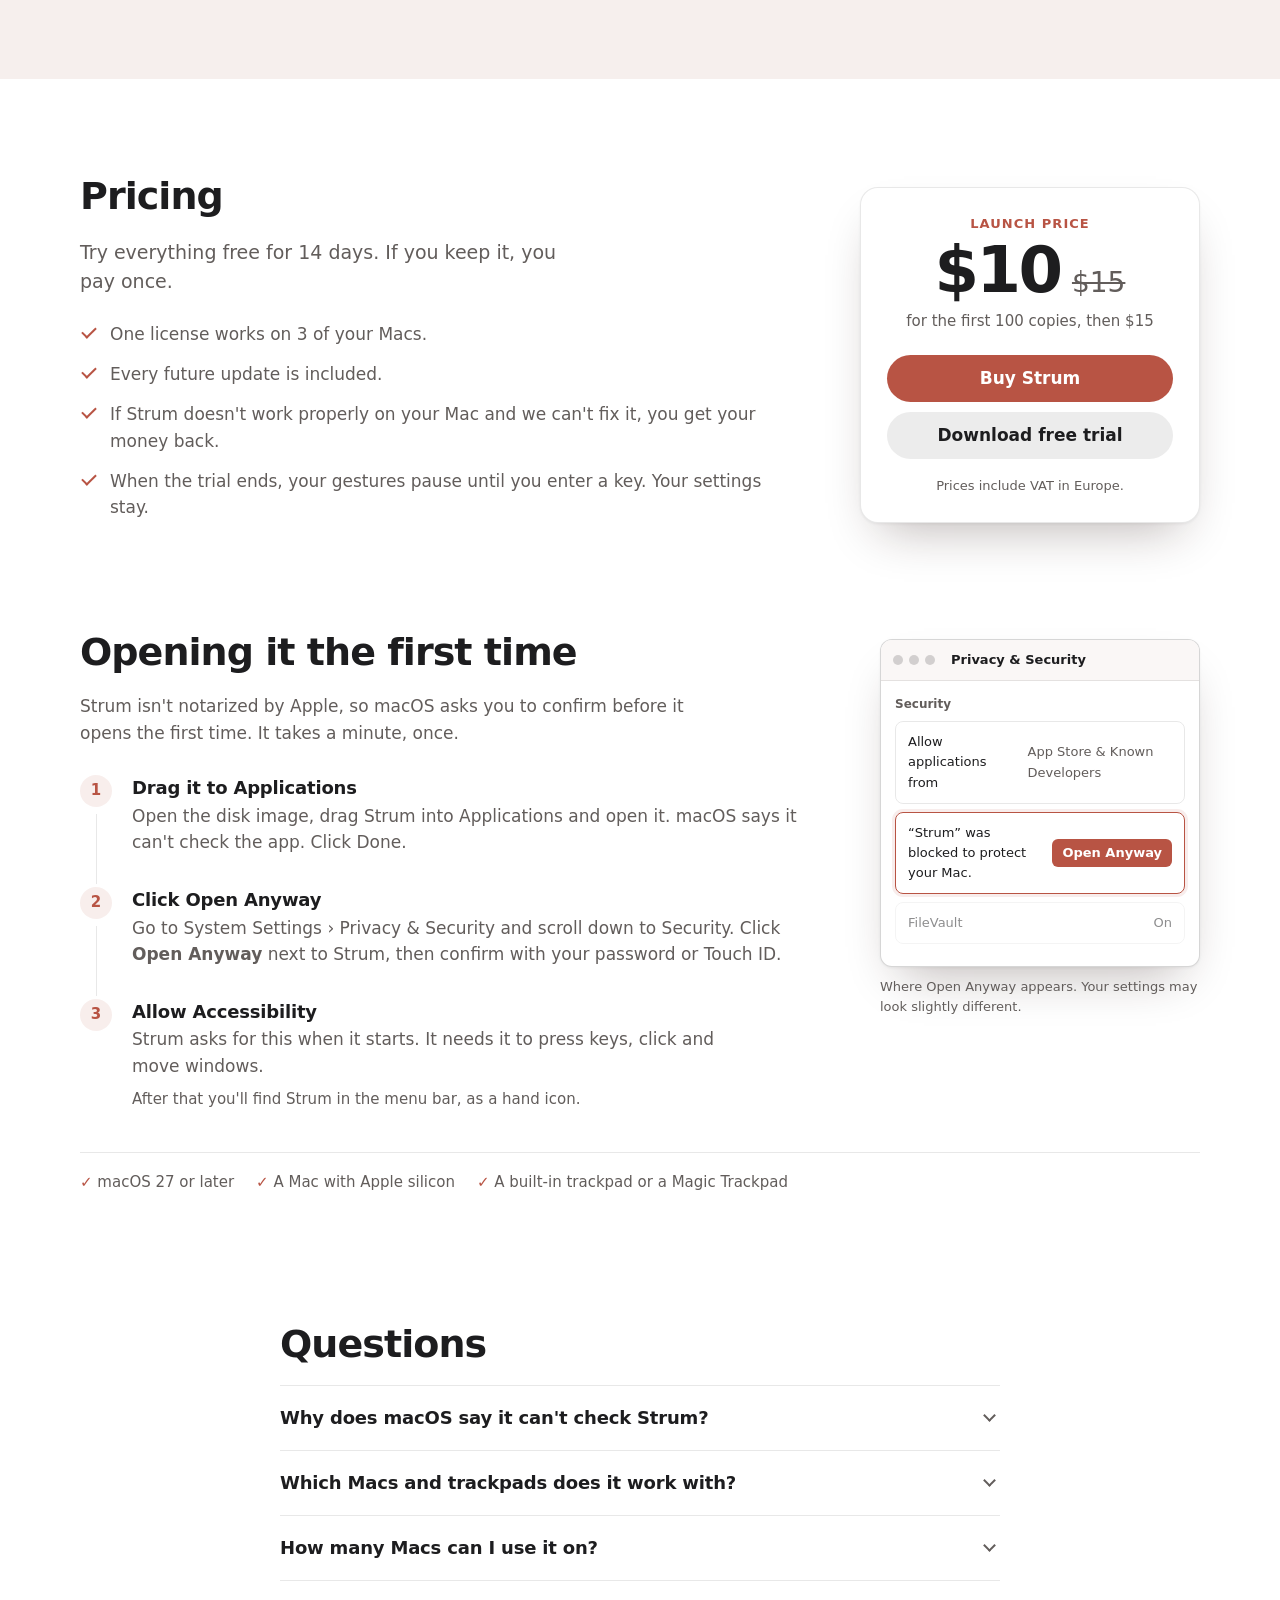
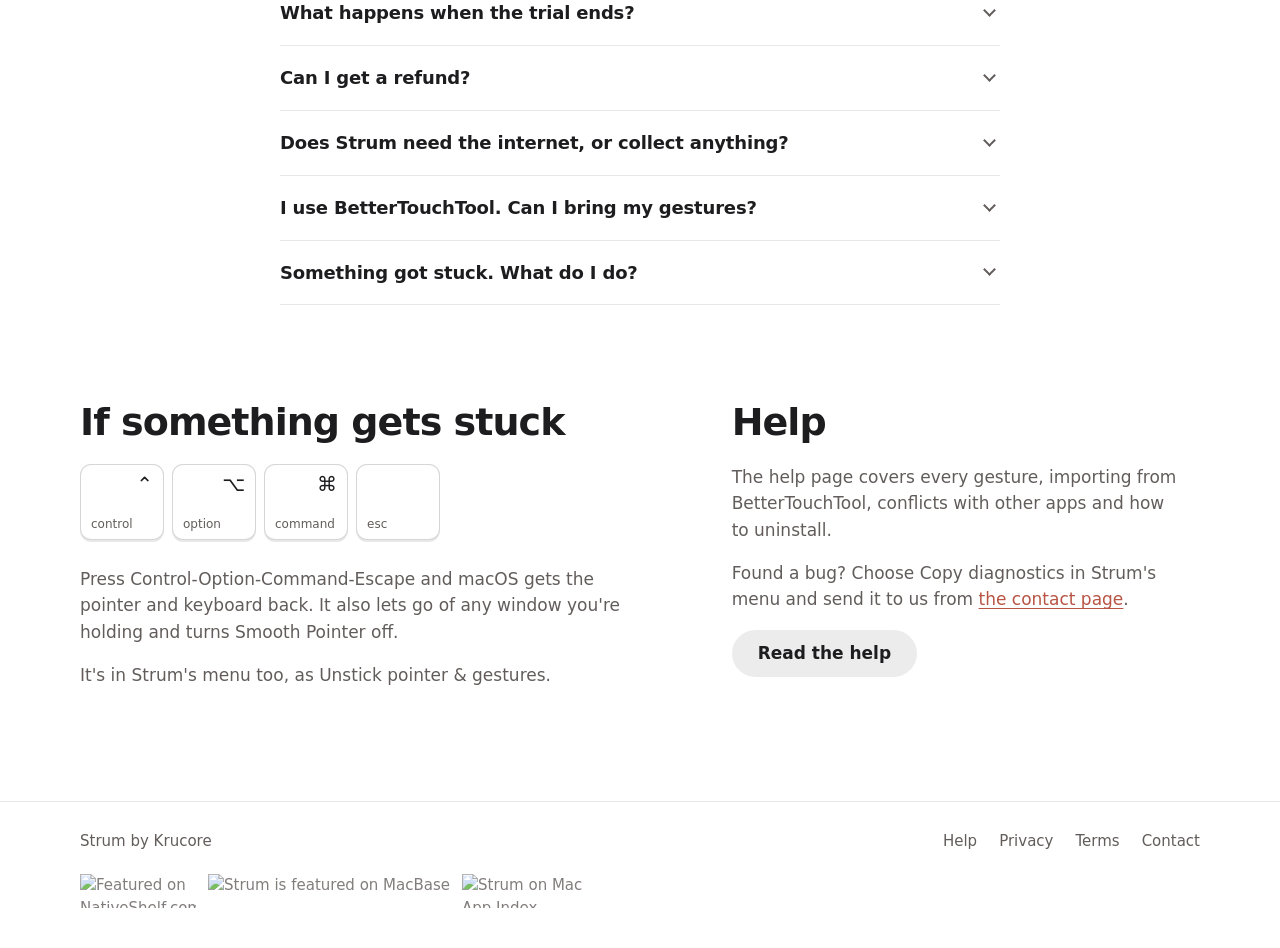
==== commit 3d62de75: "Footer: MacBase badge in dark mode Co-Authored-By: Claude Opus 5.5 <noreply@anthropic.com>" ====
--- a/site/index.html
+++ b/site/index.html
@@ -383,7 +383,7 @@
   </div>
   <div class="wrap listed-on" aria-label="Listed on">
     <a href="https://nativeshelf.com?ref=badge" target="_blank" title="Featured on NativeShelf.com"><picture><source srcset="https://nativeshelf.com/badge/light.png?v=6" media="(prefers-color-scheme: dark)"><img src="https://nativeshelf.com/badge/dark.png?v=6" alt="Featured on NativeShelf.com" width="116" height="34" loading="lazy"></picture></a>
-    <a href="https://macbase.app/apps/strum?ref=badge" target="_blank" rel="noopener" title="Strum on MacBase"><img src="https://macbase.app/badge/featured-on-macbase.svg" alt="Strum is featured on MacBase" height="34" loading="lazy"></a>
+    <a href="https://macbase.app/apps/strum?ref=badge" target="_blank" rel="noopener" title="Strum on MacBase"><picture><source srcset="https://macbase.app/badge/featured-on-macbase-dark.svg" media="(prefers-color-scheme: dark)"><img src="https://macbase.app/badge/featured-on-macbase.svg" alt="Strum is featured on MacBase" height="34" loading="lazy"></picture></a>
     <a href="https://macappindex.com/apps/strum?ref=badge" target="_blank" title="Strum on Mac App Index"><picture><source srcset="https://macappindex.com/apps/strum/badge.svg?theme=dark&amp;height=40" media="(prefers-color-scheme: dark)"><img src="https://macappindex.com/apps/strum/badge.svg?theme=light&amp;height=40" alt="Strum on Mac App Index" width="136" height="34" loading="lazy"></picture></a>
   </div>
 </footer>
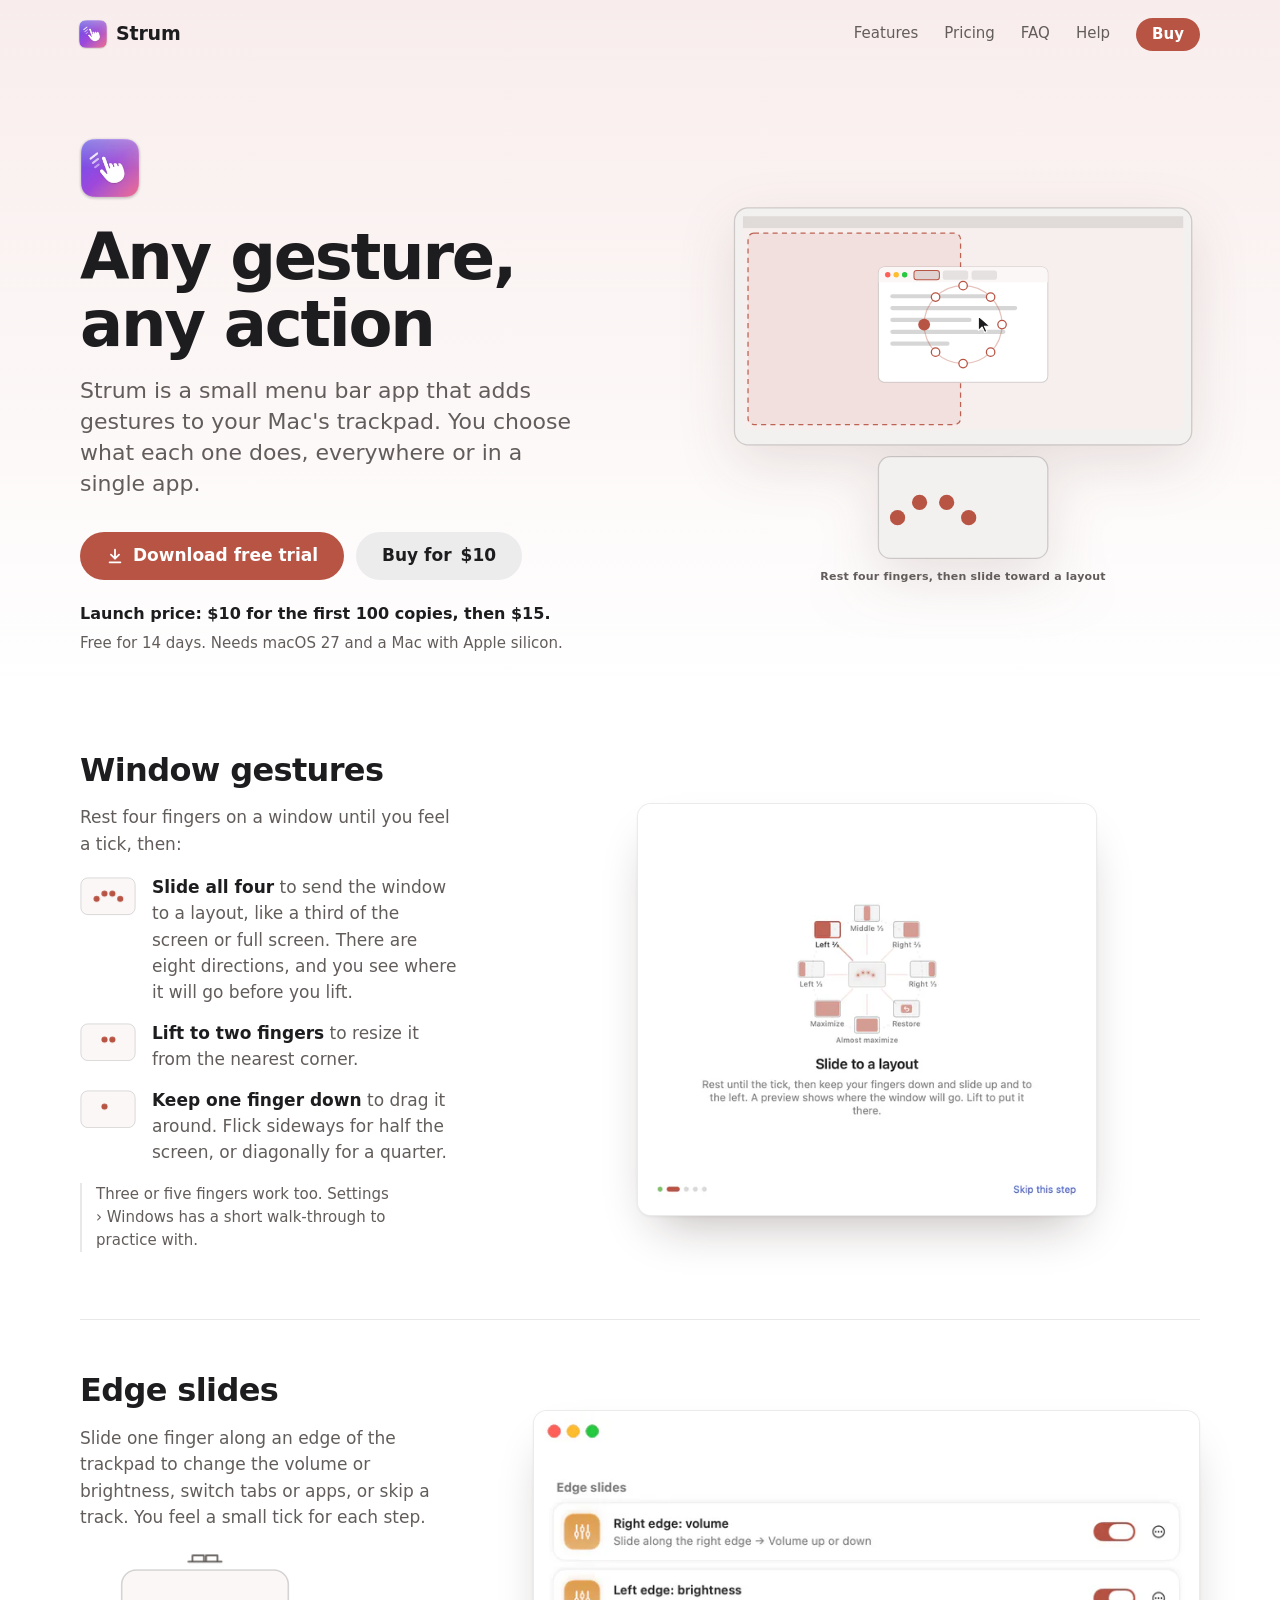
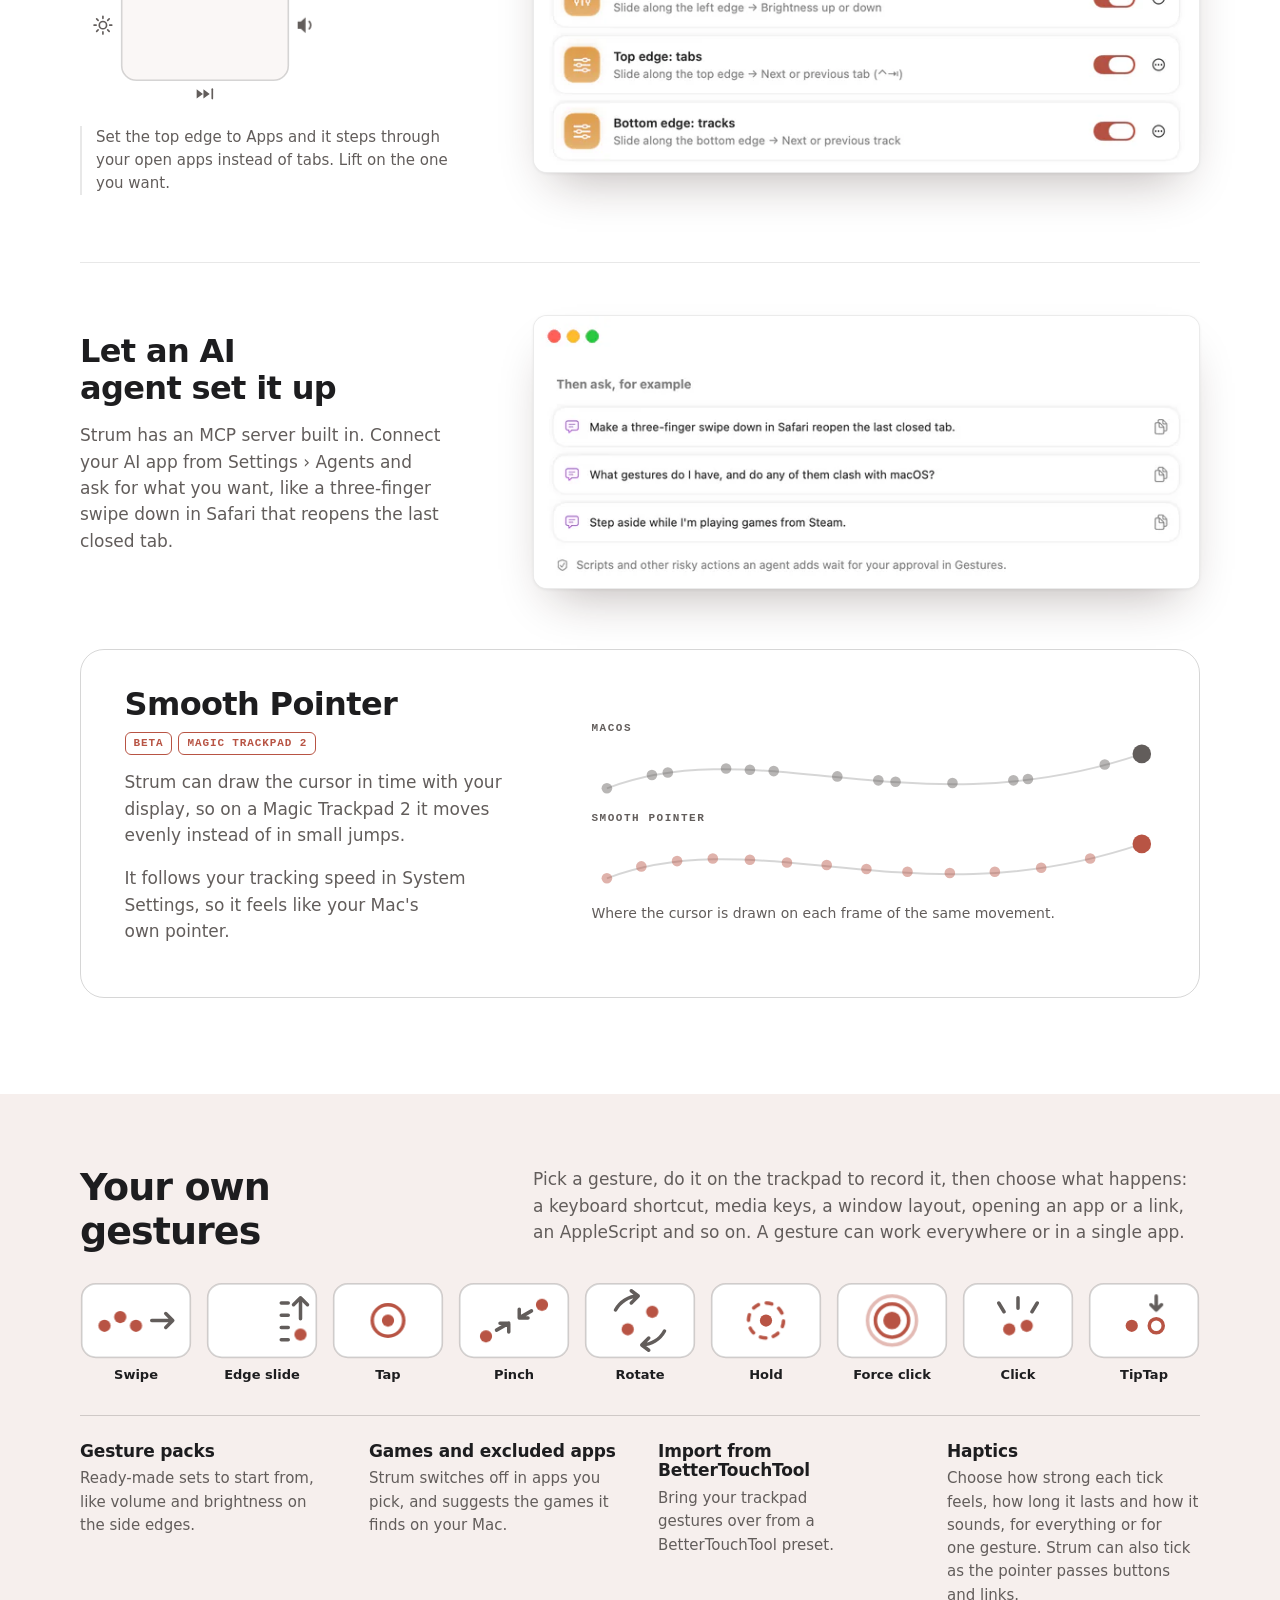
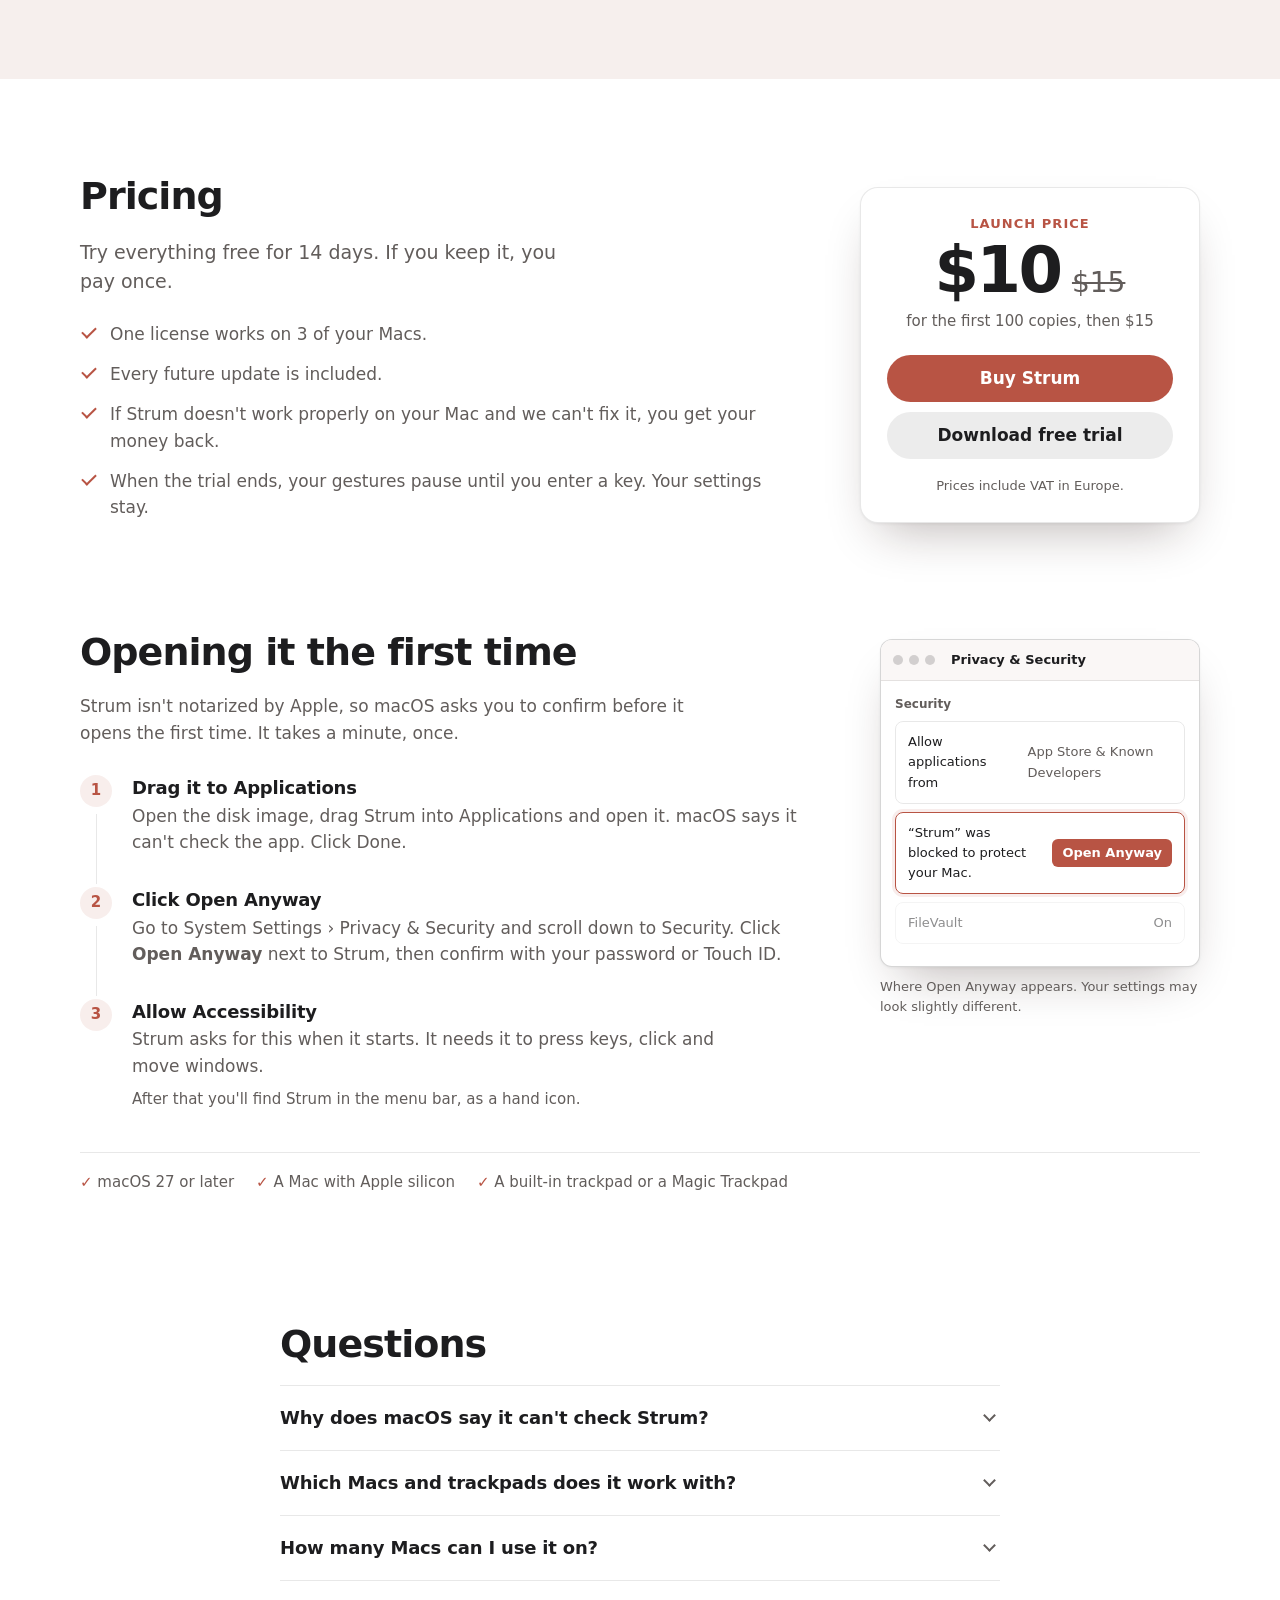
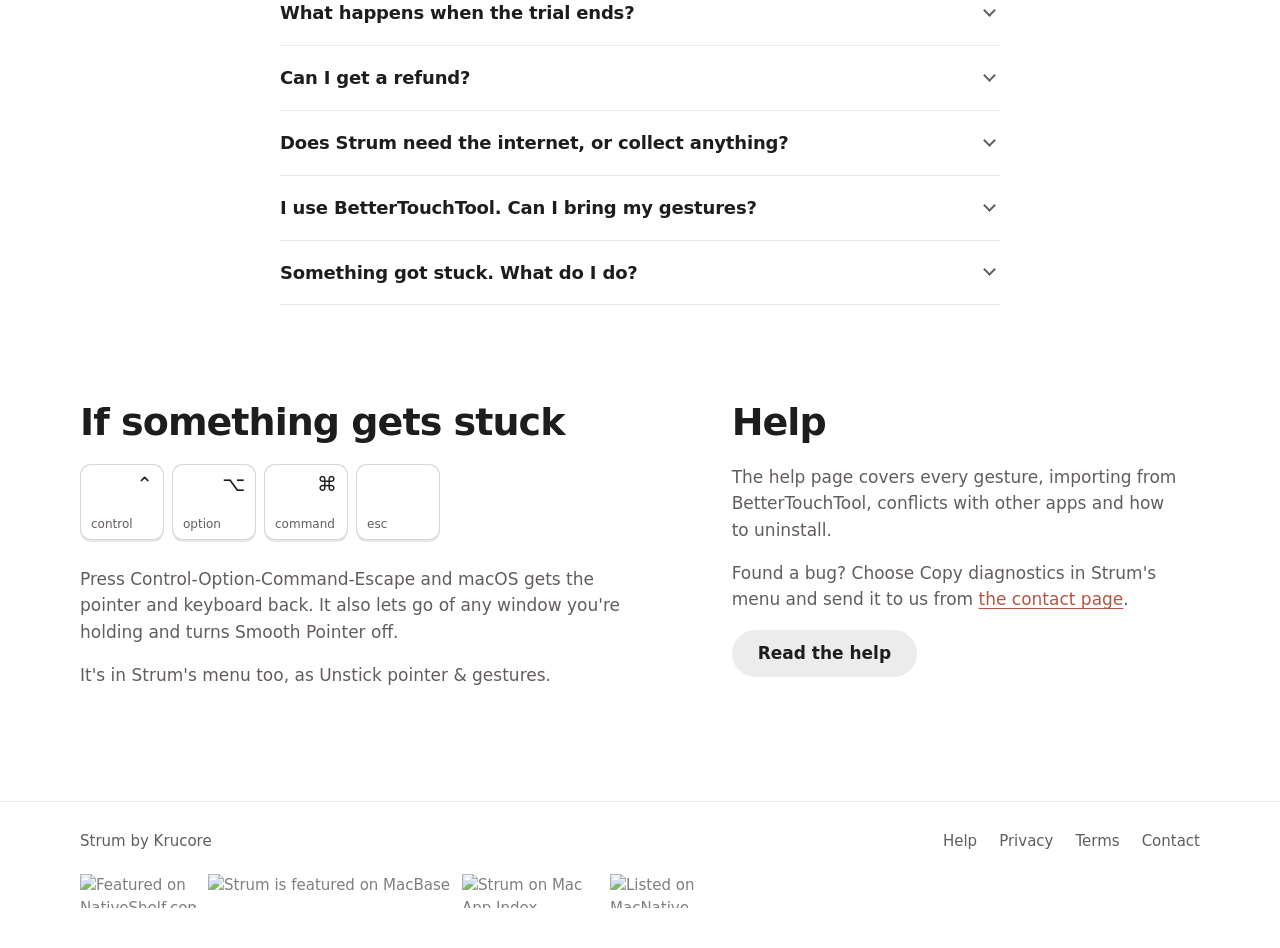
==== commit a7c6a4b2: "Footer: MacNative badge Co-Authored-By: Claude Opus 5.5 <noreply@anthropic.com>" ====
--- a/site/index.html
+++ b/site/index.html
@@ -385,6 +385,7 @@
     <a href="https://nativeshelf.com?ref=badge" target="_blank" title="Featured on NativeShelf.com"><picture><source srcset="https://nativeshelf.com/badge/light.png?v=6" media="(prefers-color-scheme: dark)"><img src="https://nativeshelf.com/badge/dark.png?v=6" alt="Featured on NativeShelf.com" width="116" height="34" loading="lazy"></picture></a>
     <a href="https://macbase.app/apps/strum?ref=badge" target="_blank" rel="noopener" title="Strum on MacBase"><picture><source srcset="https://macbase.app/badge/featured-on-macbase-dark.svg" media="(prefers-color-scheme: dark)"><img src="https://macbase.app/badge/featured-on-macbase.svg" alt="Strum is featured on MacBase" height="34" loading="lazy"></picture></a>
     <a href="https://macappindex.com/apps/strum?ref=badge" target="_blank" title="Strum on Mac App Index"><picture><source srcset="https://macappindex.com/apps/strum/badge.svg?theme=dark&amp;height=40" media="(prefers-color-scheme: dark)"><img src="https://macappindex.com/apps/strum/badge.svg?theme=light&amp;height=40" alt="Strum on Mac App Index" width="136" height="34" loading="lazy"></picture></a>
+    <a href="https://macnative.io/apps/strum?utm_source=macnative-badge&amp;utm_medium=referral" target="_blank" rel="noopener" title="Strum on MacNative"><picture><source srcset="https://macnative.io/badge?kind=listed&amp;theme=dark&amp;slug=strum" media="(prefers-color-scheme: dark)"><img src="https://macnative.io/badge?kind=listed&amp;theme=light&amp;slug=strum" alt="Listed on MacNative" width="124" height="34" loading="lazy"></picture></a>
   </div>
 </footer>
 <script>
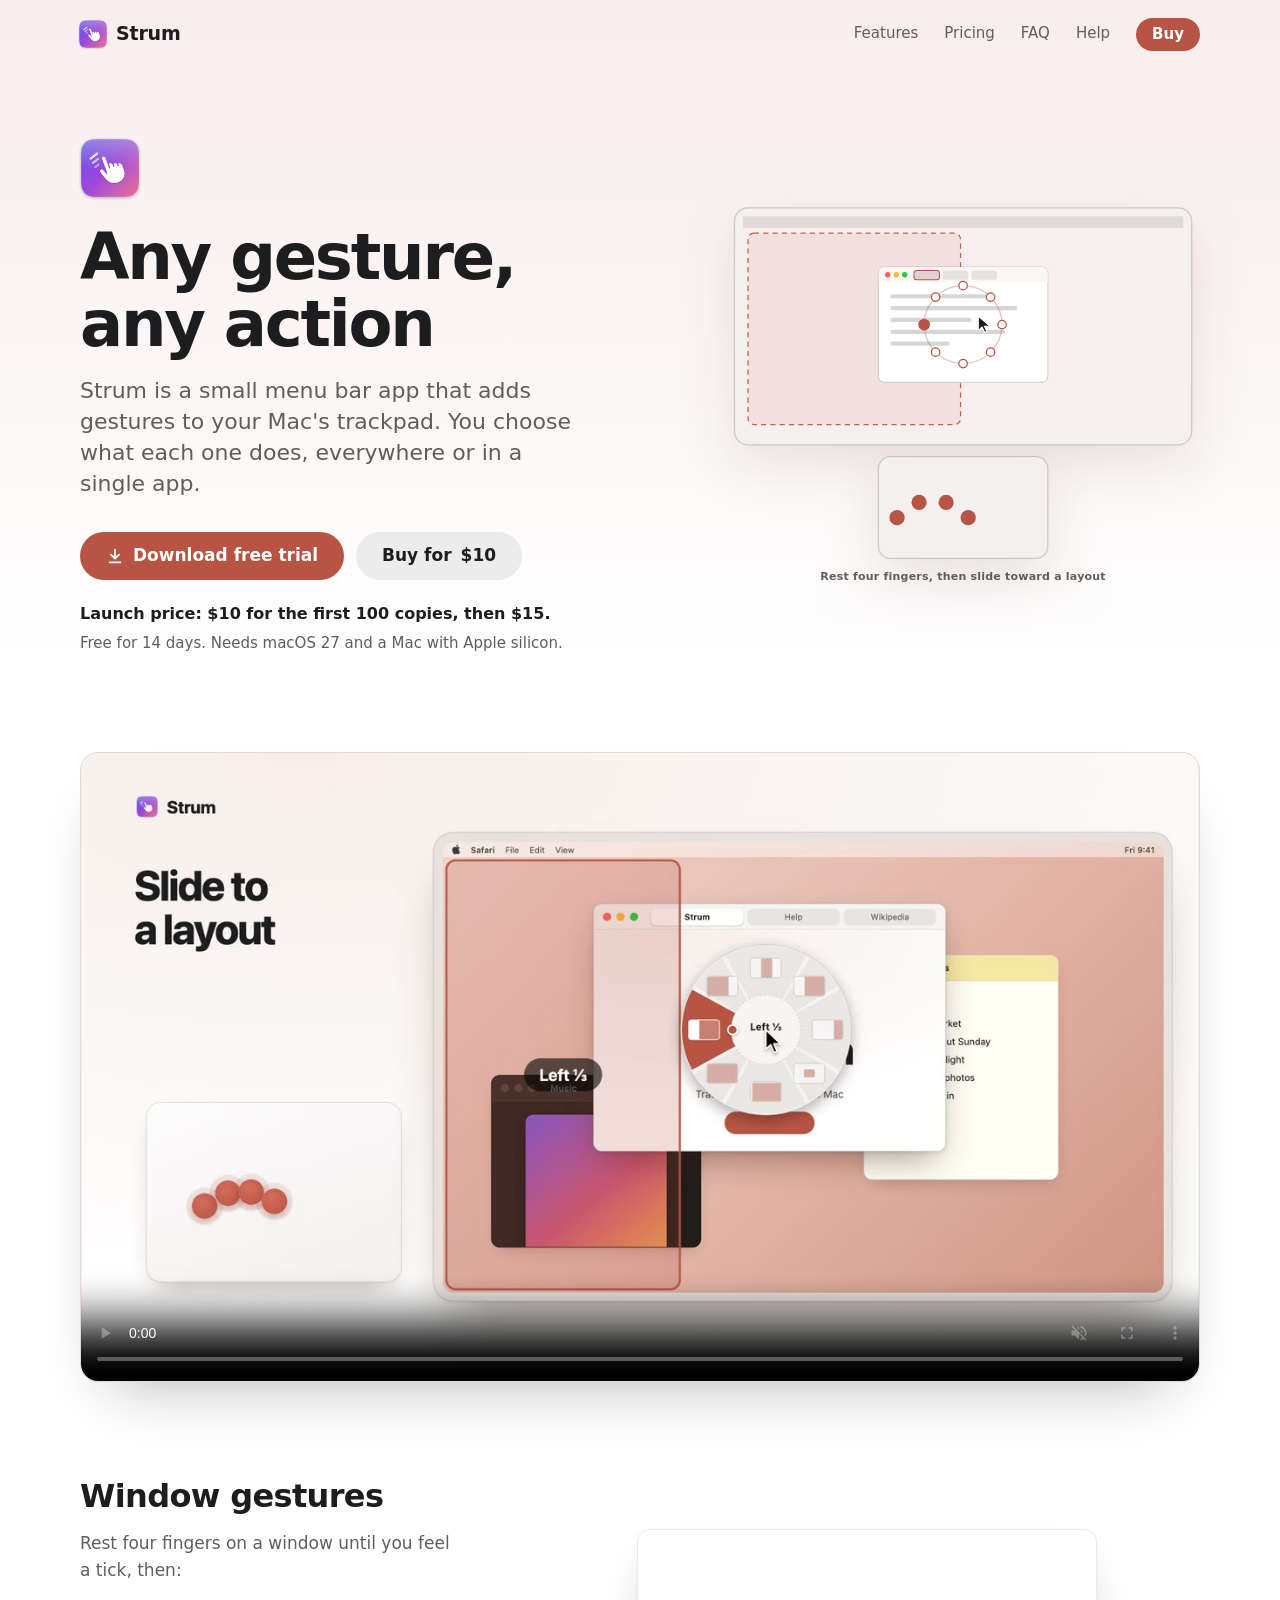
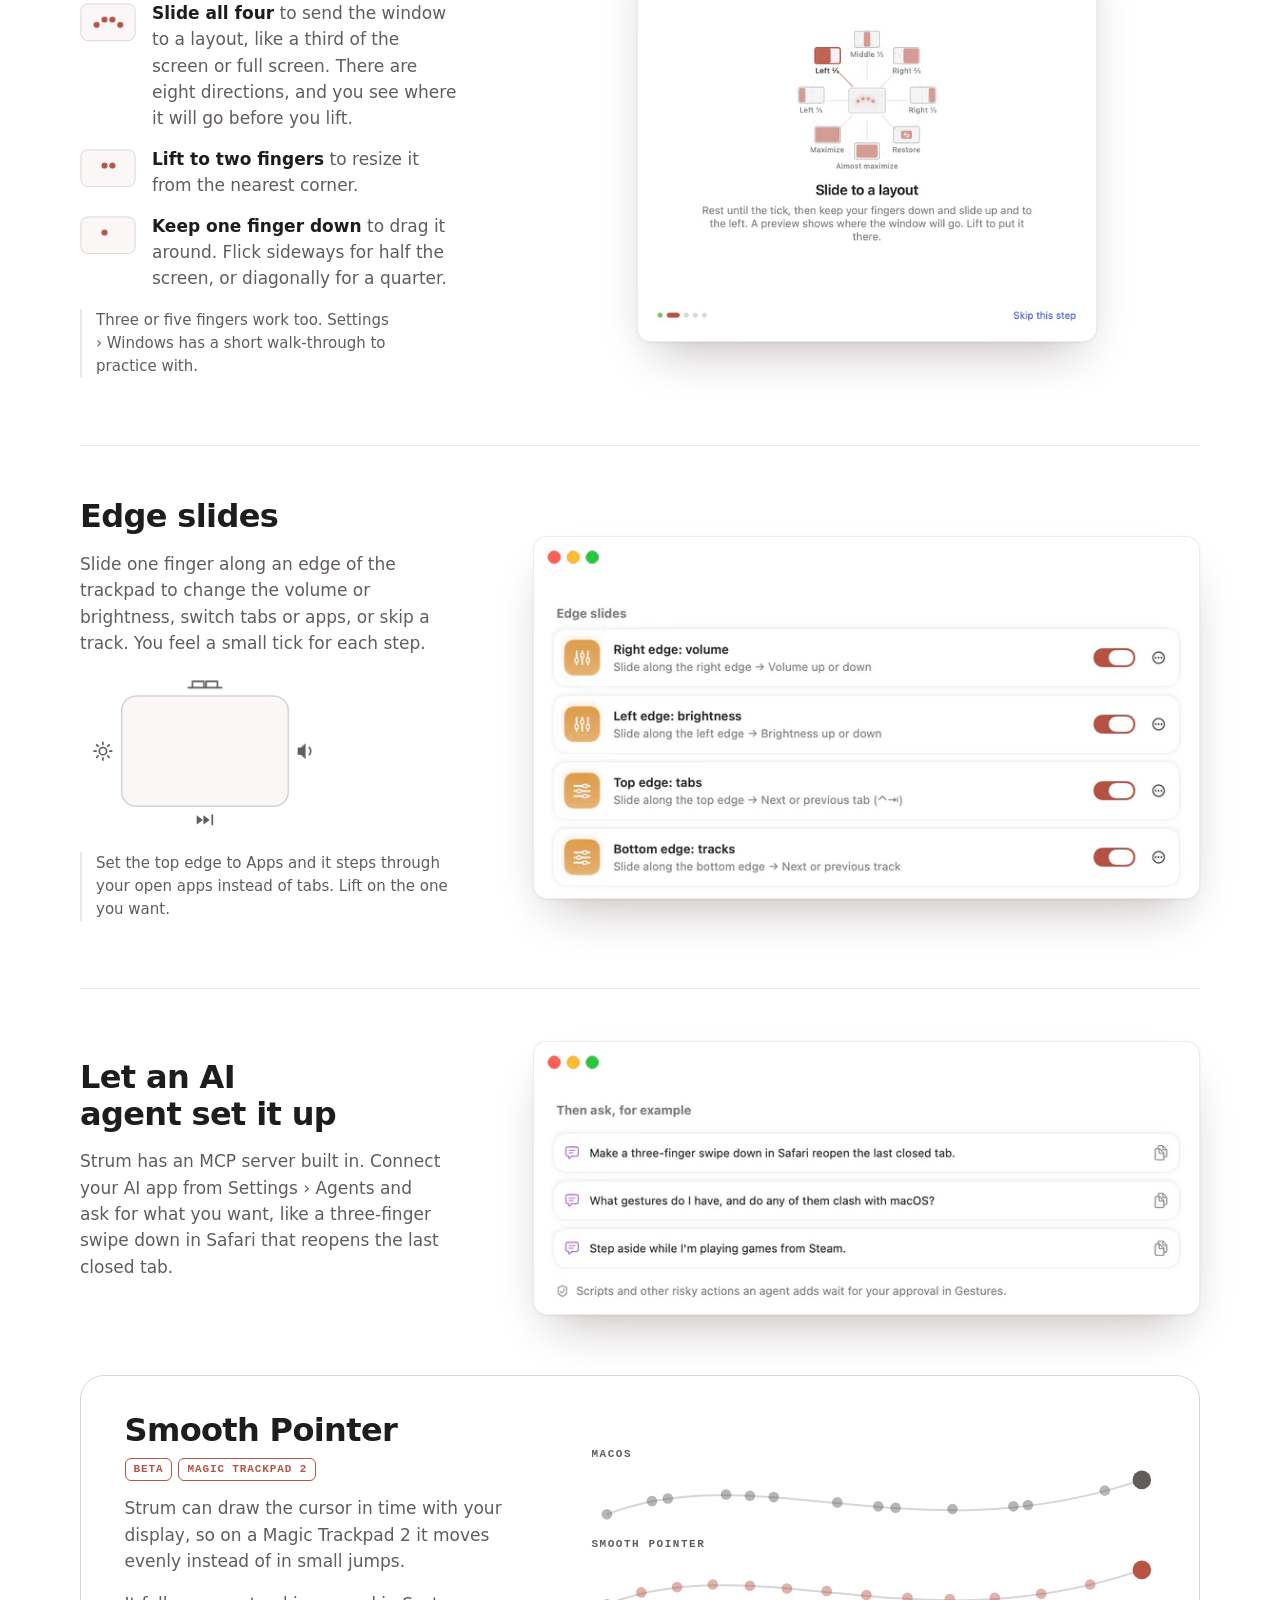
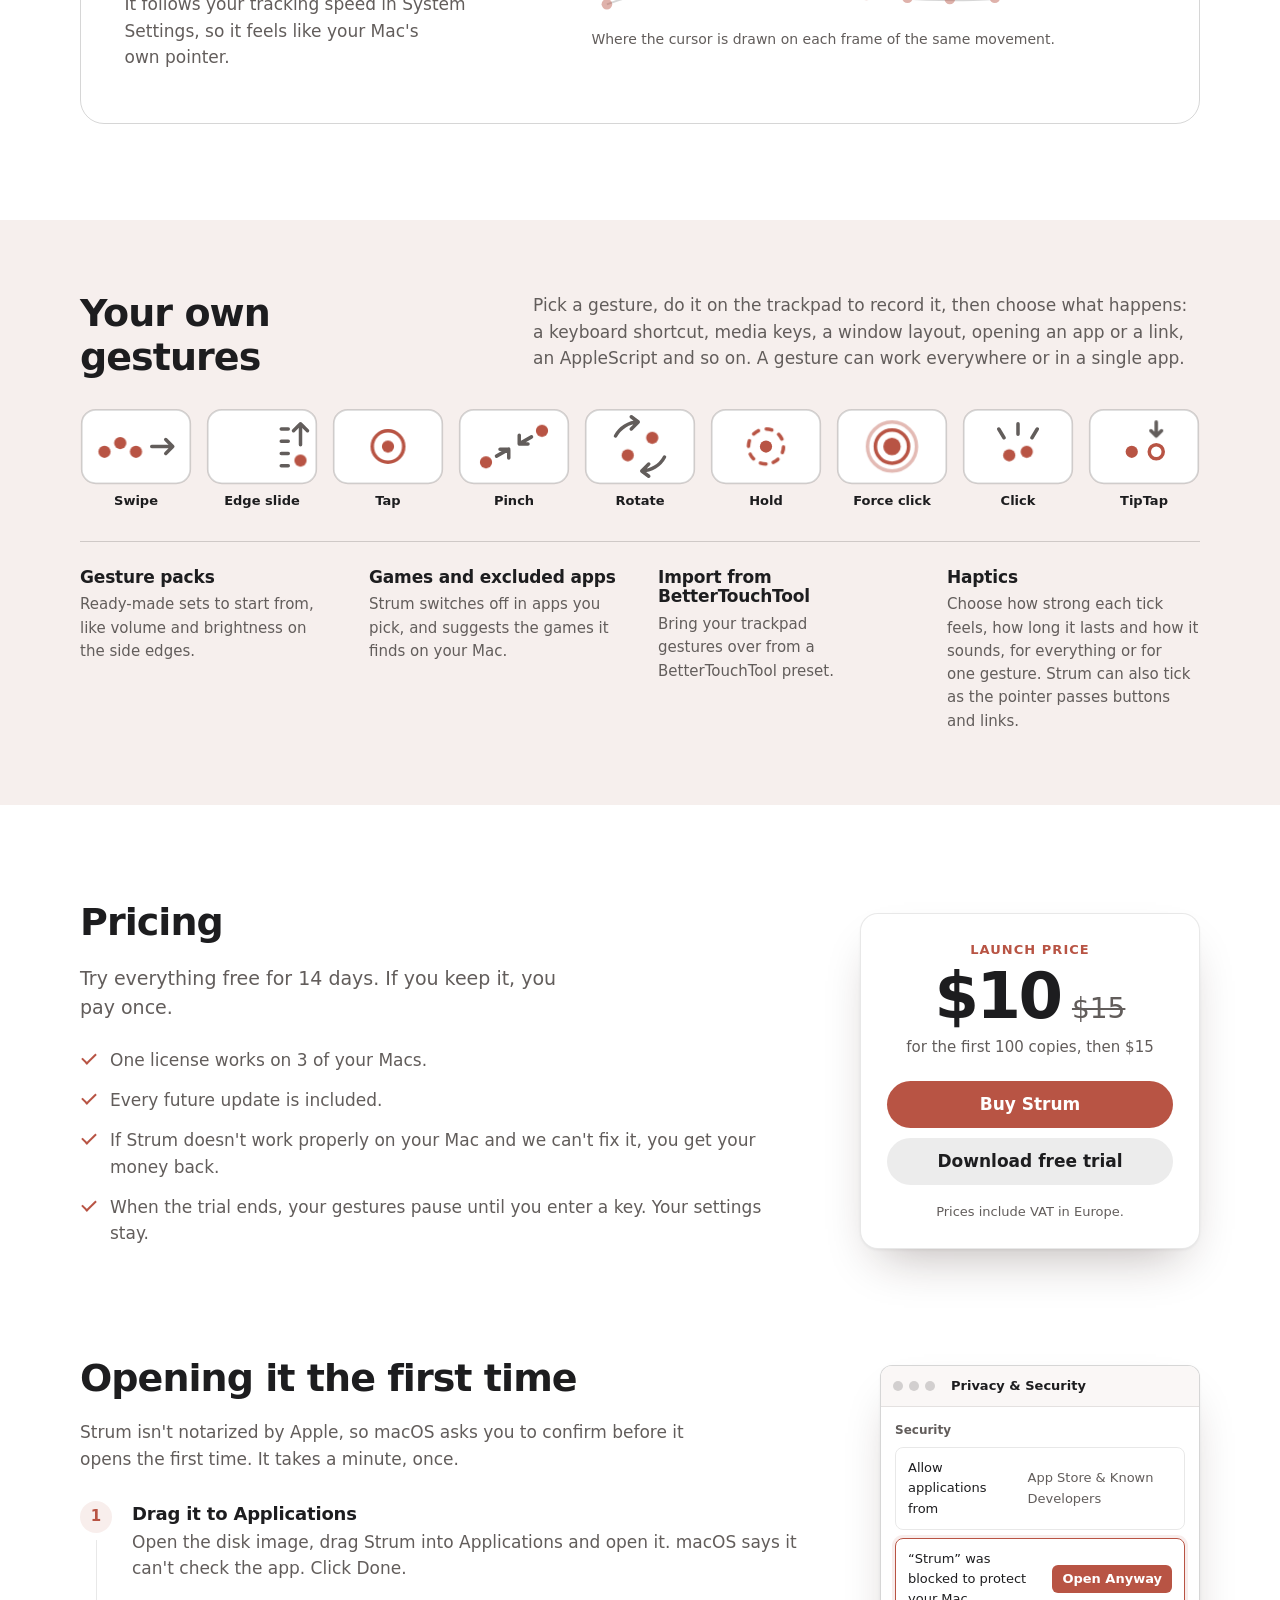
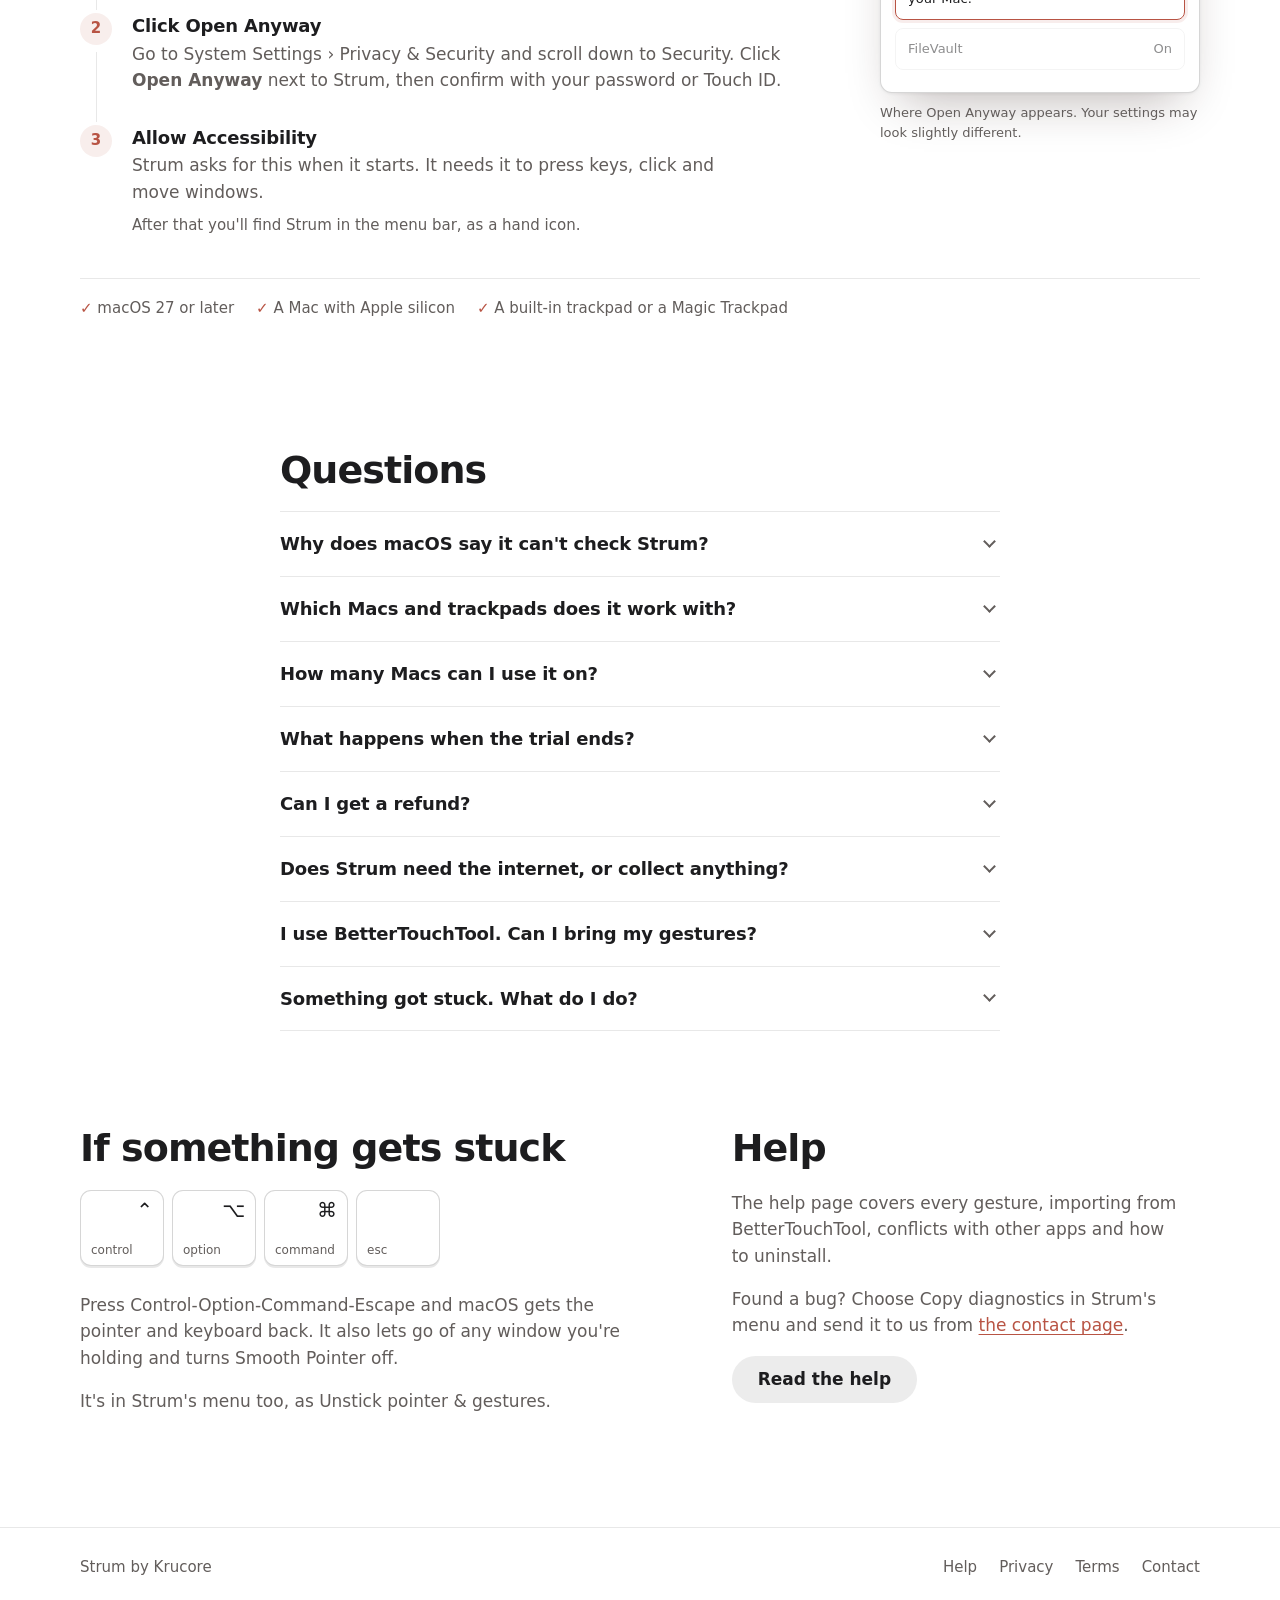
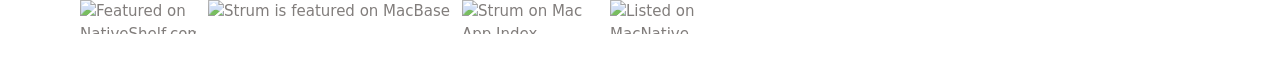
==== commit 765a01e4: "Home page: the launch video under the hero Plays muted while on screen, unless reduced motion is on;" ====
--- a/site/index.html
+++ b/site/index.html
@@ -16,7 +16,7 @@
   <meta name="theme-color" content="#2a201e" media="(prefers-color-scheme: dark)">
   <link rel="icon" type="image/png" href="img/favicon.png">
   <link rel="apple-touch-icon" href="img/apple-touch-icon.png">
-  <link rel="stylesheet" href="style.css?v=20261115b">
+  <link rel="stylesheet" href="style.css?v=20261125a">
 </head>
 <body>
 <a class="skip" href="#main">Skip to content</a>
@@ -106,6 +106,10 @@
   </section>
 </div>
 
+<section class="film wrap" aria-label="Video">
+  <video class="film-video" src="media/strum.mp4" poster="media/strum-poster.jpg" width="1280" height="720" muted loop playsinline controls preload="metadata" aria-label="A 39-second video of Strum. Rest four fingers and slide to place a window, lift to two fingers to resize or one to move, slide along an edge for volume and tabs, record your own gestures, ask an AI app to add one, and set how the ticks feel."></video>
+</section>
+
 <section class="features wrap" id="features" aria-label="Features">
 
   <article class="feature">
@@ -435,5 +439,23 @@
     });
   })();
 </script>
+<script>
+  // The video plays muted while it's on screen, unless reduced motion is on. Its controls turn the sound on.
+  (function () {
+    var v = document.querySelector('.film-video');
+    if (!v || !('IntersectionObserver' in window)) return;
+    var still = window.matchMedia('(prefers-reduced-motion: reduce)');
+    var userPaused = false, ours = false;
+    v.addEventListener('pause', function () { if (!ours) userPaused = true; ours = false; });
+    v.addEventListener('play', function () { userPaused = false; });
+    new IntersectionObserver(function (entries) {
+      entries.forEach(function (e) {
+        if (e.intersectionRatio >= 0.5) {
+          if (v.paused && !userPaused && !still.matches) v.play().catch(function () {});
+        } else if (!v.paused) { ours = true; v.pause(); }
+      });
+    }, { threshold: [0, 0.5] }).observe(v);
+  })();
+</script>
 </body>
 </html>
--- a/site/style.css
+++ b/site/style.css
@@ -187,6 +187,15 @@
   .demo-wrap { justify-self: start; max-width: 460px; }
 }
 
+/* Video */
+
+.film { padding: 0 0 clamp(56px, 8vw, 96px); }
+.film-video {
+  display: block; width: 100%; height: auto; aspect-ratio: 16 / 9;
+  border-radius: 18px; border: 1px solid var(--line); background: #f7efed;
+  box-shadow: 0 30px 60px -30px rgba(0, 0, 0, 0.3);
+}
+
 /* Features */
 
 .features { padding: 0 0 40px; }
